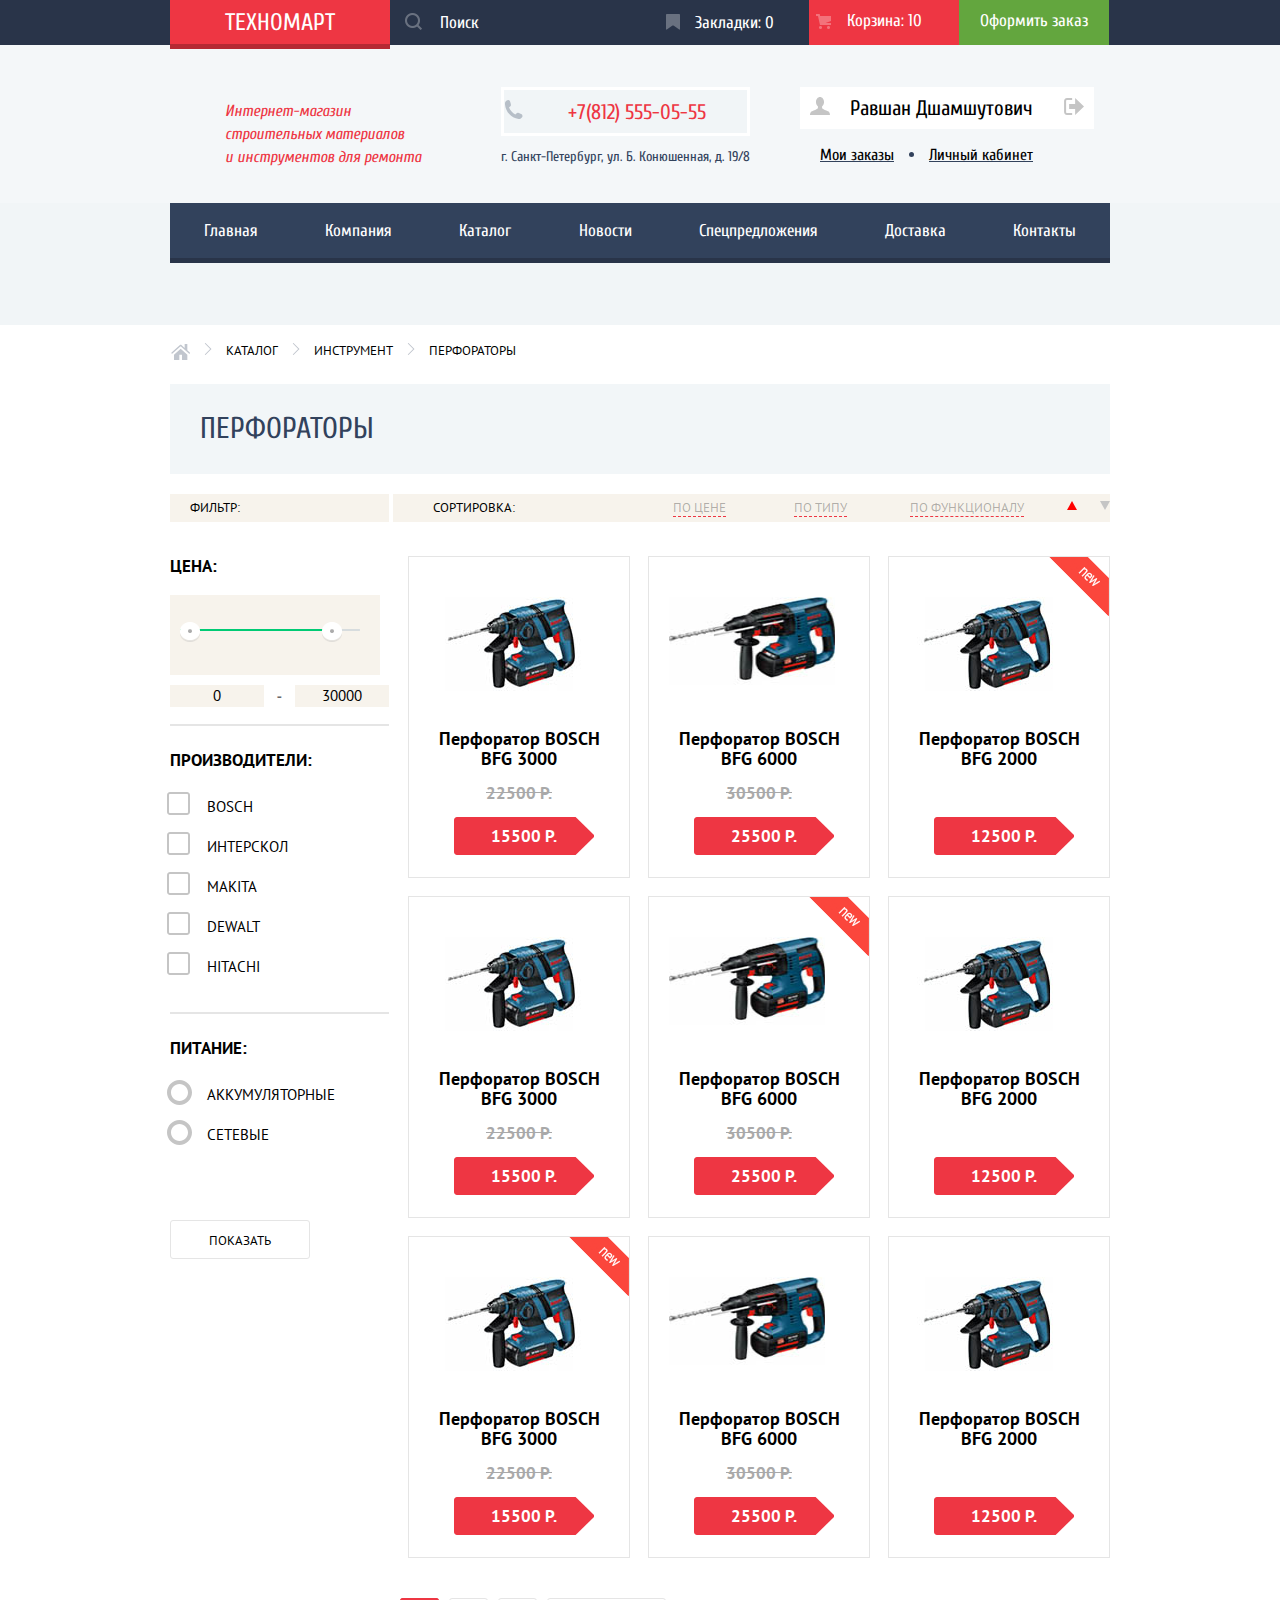
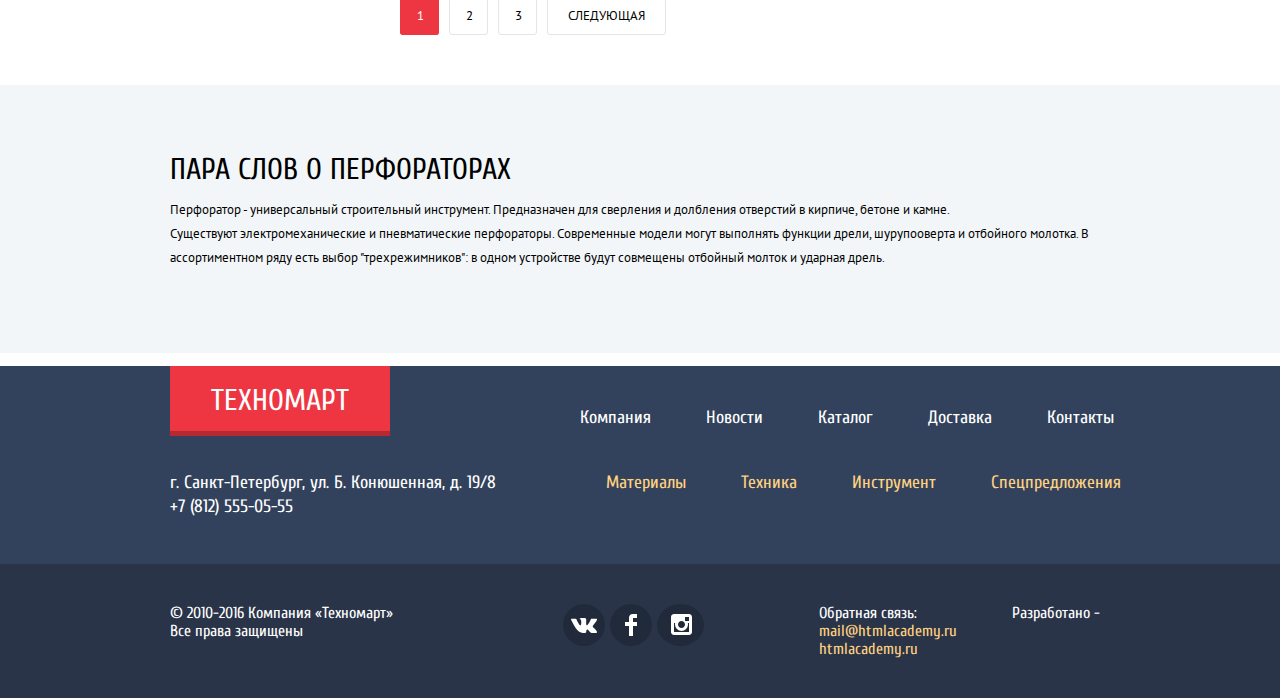
==== catalog.html @ f8bae578 "+подложки" ====
<!DOCTYPE html>
<html lang="ru">
    <head>
        <meta charset="utf-8">
        <title>HTML Academy: Техномарт</title>
        <link href="https://fonts.googleapis.com/css?family=Cuprum:400,400i,700,700i&amp;subset=cyrillic-ext" rel="stylesheet">
        <link href="https://fonts.googleapis.com/css?family=PT+Sans:400,400i,700,700i&amp;subset=cyrillic-ext" rel="stylesheet">
        <link rel="stylesheet" href="css/normalize.css">
        <link rel="stylesheet" href="css/style.css">
    </head>
    <body>

        <header>
            <div class="header-top">
                <div class="container header-top-inner">
                    <a href="index.html"><h1 class="h1-first">Техномарт</h1></a>
                    <div class="search">
                        <label for="search"></label>
                        <input type="search" name="search" placeholder="Поиск" id="search" class="search-input">
                        <span class="search-icon"></span>
                    </div>
                    <div class="top-menu">
                        <a class="bookmarks" href="#bookmarks">Закладки: 0</a>
                        <a class="basket-catalog" href="#basket">Корзина: 10</a>
                        <a class="ordering" href="#ordering">Оформить заказ</a>
                    </div>
                </div>
            </div>

            <div class="second-strips-catalog">
                <div class="container">
                    <div class="desription">
                        Интернет-магазин<br> строительных материалов<br> и инструментов для ремонта
                    </div>
                    <div class="telephone-adress">
                        <div class="telephone">
                            +7(812) 555-05-55
                        </div>
                        <div class="adress">
                            г. Санкт-Петербург, ул. Б. Конюшенная, д. 19/8
                        </div>
                    </div>
                    <div class="login">
                            <a href="#">Равшан Дшамшутович</a>
                    </div>
                    <br>
                    <div class="user-information">
                        <a href="#">Мои заказы</a>
                        <span class="dot"></span>
                        <a href="#">Личный кабинет</a>
                    </div>
                </div>
            </div>

            <nav class="main-navigation">
                <div class="container">
                <ul class="site-navigation">
                    <li><a href="index.html">Главная</a></li>
                    <li><a href="#about-company.html">Компания</a></li>
                    <li><a href="catalog.html">Каталог</a></li>
                    <li><a href="#news.html">Новости</a></li>
                    <li><a href="#special-offer.html">Спецпредложения</a></li>
                    <li><a href="#delivery.html">Доставка</a></li>
                    <li><a href="#contact.html">Контакты</a></li>
                </ul>
                </div>
            </nav>
        </header>

        <main>
            <div class="container">
            <div class="navigation">
                <ul class="navigation-ul">
                    <li class="home-icon"><a href="index.html" aria-label="Главная"><img src="img/icon-home.svg" alt="Главная" width="20" height="20"></a></li>
                    <li><a href="#" aria-label=""><img src="img/icon-right-small.svg" alt="следующий уровень" width="12" height="12"></a></li>
                    <li><a href="#catalog.html">Каталог</a></li>
                    <li><a href="#" aria-label=""><img src="img/icon-right-small.svg" alt="следующий уровень" width="12" height="12"></a></li>
                    <li><a href="#instrument.html">Инструмент</a></li>
                    <li><a href="#" aria-label=""><img src="img/icon-right-small.svg" alt="следующий уровень" width="12" height="12"></a></li>
                    <li><a href="#drills.html">Перфораторы</a></li>
                </ul>
            </div>

            <h2 class="drills-h2">Перфораторы</h2>
            
            <section class="filters">
                <form class="formed">
                    <span class="filter">фильтр:</span>
                    <div class="price-filter">
                        <h5 class="price">Цена:</h5>
                        <div class="range">
                            <div class="circle">
                                <img src="img/krug.png" alt="Фильтр цены" width="20" height="20">
                            </div>
                            <div class="line-green"> 
                                <img src="img/line-green.png" alt="Активная область цены" width="152" height="2">
                            </div>
                            <div class="circle-2">
                                <img src="img/krug.png" alt="Фильтр цены" width="20" height="20">
                            </div>
                            <div class="line-grey"> 
                                <img src="img/line-grey.png" alt="Неактивная область цены" width="180" height="2">
                            </div>
                        </div>
                        <input class="price-min" type="text" name="price-min" value="0">
                        <span class="hyphen">-</span>
                        <input class="price-max" type="text" name="price-max" value="30000">
                    </div>
                    <hr>
                    <div class="manufacturer-filter">
                        <h5>Производители:</h5>
                        <ul class="manufacturer-filter-ul">
                            <li><input type="checkbox" name="checkbox" id="checkbox-bosch" value="BOSCH" class="checkbox-catalog">
                            <label for="checkbox-bosch">BOSCH</label></li>
                            <li><input type="checkbox" name="checkbox" id="checkbox-interskol" value="Интерскол" class="checkbox-catalog">
                            <label for="checkbox-interskol">Интерскол</label></li>
                            <li><input type="checkbox" name="checkbox" id="checkbox-makita" value="Makita" class="checkbox-catalog">
                            <label for="checkbox-makita">MAKITA</label></li>
                            <li><input type="checkbox" name="checkbox" id="checkbox-dewalt" value="DeWalt" class="checkbox-catalog">
                            <label for="checkbox-dewalt">DEWALT</label></li>
                            <li><input type="checkbox" name="checkbox" id="checkbox-hitachi" value="Hitachi" class="checkbox-catalog">
                            <label for="checkbox-hitachi">Hitachi</label></li>
                        </ul>
                    </div>
                    <hr>
                    <div class="power-filter">
                        <h5>Питание:</h5>
                        <ul class="power-filter-ul">
                            <li><input type="radio" name="radio-power" id="radio-power-akk" value="radio-power-akk" class="radio-catalog">
                            <label for="radio-power-akk">Аккумуляторные</label></li>
                            <li><input type="radio" name="radio-power" id="radio-power-net" value="radio-power-net" class="radio-catalog">
                            <label for="radio-power-net">Сетевые</label></li>
                        </ul>
                    </div>
                    <input type="submit" name="show" id="show" value="Показать" class="submit-catalog">
                </form>
            </section>

            <div class="submenu">
                <span class="sorting">Сортировка:</span>
                <a href="#index.html" class="for-price">По цене</a>
                <a href="#index.html" class="for-tips">По типу</a>
                <a href="#index.html" class="for-function">По функционалу</a>
                <a href="#index.html" class="up-icon" aria-label="Фильтр по возврастанию">
                <img src="img/icon-up-dir-red.svg" alt="По возрастанию" width="10" height="13">
                </a>
                <a href="#index.html" class="down-icon" aria-label="Фильтр по убыванию">
                <img src="img/icon-down-dir-grey.svg" alt="По убыванию" width="10" height="13">
                </a>
            </div>

            <section>
                <ul class="drills drills-catalog">
                    <li class="drill">
                        <div class="drill-picture">
                            <img src="img/bosch3000.jpg" alt="bosch-bfg-3000" width="166" height="102">
                        </div>
                        <div class="drill-hiden">
                            <div class="drill-buy-buy">
                                <a href="#" onClick="openModal('id-buy')">купить</a>
                            </div>
                            <div class="bookmarks-drill">
                                <a href="#">в закладки</a>
                            </div>
                        </div>
                        <div>
                            <span class="bosch-description">Перфоратор BOSCH<br> BFG 3000</span>
                            <span class="old-price">22500 Р.</span>
                        </div>
                        <a class="drill-btn" href="#bfg3000">15500 Р.</a>
                    </li>
                    <li class="drill">
                        <div class="drill-picture">
                            <img src="img/bosch6000.jpg" alt="bosch-bfg-6000" width="166" height="102">
                        </div>
                        <div class="drill-hiden">
                            <div class="drill-buy-buy">
                                <a href="#" onClick="openModal('id-buy')">купить</a>
                            </div>
                            <div class="bookmarks-drill">
                                <a href="#">в закладки</a>
                            </div>
                        </div>
                        <div>
                            <span class="bosch-description">Перфоратор BOSCH<br> BFG 6000</span>
                            <span class="old-price">30500 Р.</span>
                        </div>
                        <a class="drill-btn" href="#bfg6000">25500 Р.</a>
                    </li>
                    <li class="drill third drill2000">
                        <div class="drill-picture">
                            <img src="img/bosch2000.jpg" alt="bosch-bfg-2000" width="156" height="102">
                        </div>
                        <div class="drill-hiden">
                            <div class="drill-buy-buy">
                                <a href="#" onClick="openModal('id-buy')">купить</a>
                            </div>
                            <div class="bookmarks-drill">
                                <a href="#">в закладки</a>
                            </div>
                        </div>
                        <div>
                            <span class="bosch-description">Перфоратор BOSCH<br> BFG 2000</span>
                        </div>
                        <a class="drill-btn" href="#bfg2000">12500 Р.</a>
                    </li>    
                    <li class="drill">
                        <div class="drill-picture">
                            <img src="img/bosch3000.jpg" alt="bosch-bfg-3000" width="166" height="102">
                        </div>
                        <div class="drill-hiden">
                            <div class="drill-buy-buy">
                                <a href="#" onClick="openModal('id-buy')">купить</a>
                            </div>
                            <div class="bookmarks-drill">
                                <a href="#">в закладки</a>
                            </div>
                        </div>
                        <div>
                            <span class="bosch-description">Перфоратор BOSCH<br> BFG 3000</span>
                            <span class="old-price">22500 Р.</span>
                        </div>
                        <a class="drill-btn" href="#bfg3000">15500 Р.</a>
                    </li>
                    <li class="drill drill2000">
                        <div class="drill-picture">
                            <img src="img/bosch6000.jpg" alt="bosch-bfg-6000" width="156" height="102">
                        </div>
                        <div class="drill-hiden">
                            <div class="drill-buy-buy">
                                <a href="#" onClick="openModal('id-buy')">купить</a>
                            </div>
                            <div class="bookmarks-drill">
                                <a href="#">в закладки</a>
                            </div>
                        </div>
                        <div>
                            <span class="bosch-description">Перфоратор BOSCH<br> BFG 6000</span>
                            <span class="old-price">30500 Р.</span>
                        </div>
                        <a class="drill-btn" href="#bfg6000">25500 Р.</a>
                    </li>
                    <li class="drill third">
                        <div class="drill-picture">
                            <img src="img/bosch2000.jpg" alt="bosch-bfg-2000" width="156" height="102">
                        </div>
                        <div class="drill-hiden">
                            <div class="drill-buy-buy">
                                <a href="#" onClick="openModal('id-buy')">купить</a>
                            </div>
                            <div class="bookmarks-drill">
                                <a href="#">в закладки</a>
                            </div>
                        </div>
                        <div>
                            <span class="bosch-description">Перфоратор BOSCH<br> BFG 2000</span>
                        </div>
                        <a class="drill-btn" href="#bfg2000">12500 Р.</a>
                    </li>
                    <li class="drill drill2000">
                        <div class="drill-picture">
                            <img src="img/bosch3000.jpg" alt="bosch-bfg-3000" width="166" height="102">
                        </div>
                        <div class="drill-hiden">
                            <div class="drill-buy-buy">
                                <a href="#" onClick="openModal('id-buy')">купить</a>
                            </div>
                            <div class="bookmarks-drill">
                                <a href="#">в закладки</a>
                            </div>
                        </div>
                        <div>
                            <span class="bosch-description">Перфоратор BOSCH<br> BFG 3000</span>
                            <span class="old-price">22500 Р.</span>
                        </div>
                        <a class="drill-btn" href="#bfg3000">15500 Р.</a>
                    </li>
                    <li class="drill">
                        <div class="drill-picture">
                            <img src="img/bosch6000.jpg" alt="bosch-bfg-6000" width="156" height="102">
                        </div>
                        <div class="drill-hiden">
                            <div class="drill-buy-buy">
                                <a href="#" onClick="openModal('id-buy')">купить</a>
                            </div>
                            <div class="bookmarks-drill">
                                <a href="#">в закладки</a>
                            </div>
                        </div>
                        <div>
                            <span class="bosch-description">Перфоратор BOSCH<br> BFG 6000</span>
                            <span class="old-price">30500 Р.</span>
                        </div>
                        <a class="drill-btn" href="#bfg6000">25500 Р.</a>
                    </li>
                    <li class="drill third">
                        <div class="drill-picture">
                            <img src="img/bosch2000.jpg" alt="bosch-bfg-2000" width="156" height="102">
                        </div>
                        <div class="drill-hiden">
                            <div class="drill-buy-buy">
                                <a href="#" onClick="openModal('id-buy')">купить</a>
                            </div>
                            <div class="bookmarks-drill">
                                <a href="#">в закладки</a>
                            </div>
                        </div>
                        <div>
                            <span class="bosch-description">Перфоратор BOSCH<br> BFG 2000</span>
                        </div>
                        <a class="drill-btn" href="#bfg2000">12500 Р.</a>
                    </li>    
                </ul>

                <ul class="number-page">
                    <li>
                        <a href="#1" class="page-selected">1</a>
                    </li>
                    <li>
                        <a href="#2" class="page-number">2</a>
                    </li>
                    <li>
                        <a href="#3" class="page-number">3</a>
                    </li>
                    <li>
                        <a href="#page-next" class="page-next">Следующая</a>
                    </li>
                </ul>
            </section>
            </div>

            <div class="about-drills-div">
            <div class="container">
                <h2 class="h2-about-drill">пара слов о перфораторах</h2>
                <div class="about-driils">
                    <p>Перфоратор - универсальный строительный инструмент. Предназначен для сверления и долбления отверстий в кирпиче, бетоне и камне. <br>
                    Существуют электромеханические и пневматические перфораторы. Современные модели могут выполнять функции дрели, шурупооверта и отбойного молотка. В ассортиментном ряду есть выбор "трехрежимников": в одном устройстве будут совмещены отбойный молток и ударная дрель.</p>
                </div>
            </div>
            </div>
        </main>

        <footer class="first-footer">
            <div class="container">
                    <span class="tehnomart">Техномарт</span>

                <nav class="footer-navigation-top">
                    <ul class="site-navigation-top">
                        <li><a href="#about-company.html">Компания</a></li>
                        <li><a href="#news.html">Новости</a></li>
                        <li><a href="catalog.html">Каталог</a></li>
                        <li><a href="#delivery.html">Доставка</a></li>
                        <li><a href="#contact.html">Контакты</a></li>
                    </ul>
                </nav>

                <div class="footer-adress">
                    г. Санкт-Петербург, ул. Б. Конюшенная, д. 19/8<br>
                    +7 (812) 555-05-55
                </div>

                <nav class="footer-navigation-bottom">
                    <ul class="site-navigation-bottom">
                        <li><a href="#materials.html">Материалы</a></li>
                        <li><a href="#technics.html">Техника</a></li>
                        <li><a href="instrument.html">Инструмент</a></li>
                        <li><a href="#special-offer.html">Спецпредложения</a></li>
                    </ul>
                </nav>
            </div>

            <div class="bottom">
                <div class="container">
                    
                    <div class="copyright">
                        © 2010-2016 Компания «Техномарт»<br>
                        Все права защищены
                    </div>

                    <div class="social">
                        <a href="#vk.com" class="social-btn-vk" aria-label="Вконтакте"></a>
                        <a href="#fb.com" class="social-btn-fb" aria-label="Фейсбук"></a>
                        <a href="#instagram.com" class="social-btn-inst" aria-label="Инстаграм"></a>
                    </div>

                    <div class="e-mail">
                        <span>Обратная связь:</span><br> <a href="#" class="mail-site">mail@htmlacademy.ru</a>
                    </div>

                    <div class="developer">
                        <span>Разработано -</span><br> <a href="htmlacademy.ru" class="mail-site">htmlacademy.ru</a>
                    </div>
                </div>
            </div>
        </footer>

        <div class="popup-catalog" id="id-buy">
            <div class="red-line"></div>
            <button class="button-popup-catalog" onClick="closeModal('id-buy')"><img src="img/form-2.svg" alt="Закрыть" width="20" height="20"></button>
            <span class="popup-span-catalog"> Товар добавлен в корзину!</span>
            <ul class="popup-ul-catalog">
                <li><a href="#" class="btn">Оформить заказ</a></li>
                <li><button class="btn-popup-n">Продолжить покупки</button></li>
            </ul>
        </div>
        

        <script src="js/script.min.js"></script>
    </body>
</html>
---- css/style.css ----
html {
	box-sizing: border-box;
}

*, *::before, *::afrer {
	box-sizing: inherit;
}

content-box-component {
	box-sizing: content-box;
}

.clearfix::after {
    content: "";
    display: table;
    clear: both;
}

body {
	padding: 0;
	margin: 0;
	font-family: Cuprum, Arial, sens-serif;
	font-size: 13px;
	line-height: 24px;
	color: black;
	background-color: white;
}

a {
	text-decoration: none;
	color: black;
}

h1 {
	font-size: 24px;
	line-height: 24px;
	text-transform: uppercase;
	background-color: #ee3643;
}

h2 {
	font-size: 30px;
	line-height: 30px;
	text-transform: uppercase;
}

h5 {
	font-family: PT Sans, Arial, sens-serif;
	text-transform: uppercase;
	font-size: 17px;
	line-height: 18px;
	margin-top: 25px;
}

.h1-first {
	display: block;
	background-color: #ee3643;
	box-shadow: 0 5px 0 #b52933;
	text-align: center;
	color: white;
	margin: 0px;
	width: 220px;
	text-align: center;
	padding-top: 11px;
	padding-bottom: 9px;
	font-weight: normal;
}

.h1-first:hover {
	background-color: #ca2c37;
}

.h1-first:active {
	background-color: #ba2732;
}

.contacts-h2 {
	font-weight: normal;
	text-transform: uppercase;
	color: black;
}

.h2-popular-product {
	font-weight: normal;
	margin-right: 370px;
	float: left;
	color: #32425c;
	margin-left: 30px;
	padding-top: 0px;
}

.h2-popular-manufacturers {
	font-weight: normal;
	margin-right: 290px;
	float: left;
	margin-left: 30px;
	color: #32425c;
}

.servises-h2 {
	font-weight: normal;
}

.company-tehnomart-h2 {
	font-weight: normal;
	margin-top: 0px;
}

.drills-h2 {
	font-weight: normal;
	margin-left: 30px;
	color: #32425c;
	padding-top: 30px;
	padding-bottom: 30px;
	background-color: #f2f6f8;
	padding-left: 30px;
	margin-left: 0px;
	margin-bottom: 20px;
	margin-top: 0px;
}

.h2-about-drill {
	font-weight: normal;
	margin: 0px;
}

.about-drills-div {
	padding-top: 70px;
	padding-bottom: 70px;
	background-color: #f2f6f8;
}

.search {
	height: 45px;
	position: relative;
}

.search-input {
	background-color: #293449;
	border: 0px;
	color: #e0e1e3;
	width: 269px;
	padding-left: 50px;
	height: 45px;
	outline: none;
}

.search-icon {
	display: block;
	background-image: url(../img/lupa1.png);
	background-repeat: no-repeat;
	background-color: #293449;
	position: absolute;
	bottom: 12px;
	left: 15px;
	width: 35px;
	height: 20px;
}

.search-input {
	font-size: 17px;
	line-height: 18px;
	background-color: #293449;
}

.search-input::-webkit-input-placeholder {
    color: #ffffff;
} 

.search-input::-moz-placeholder {
	color: #ffffff;
}

.search-input:hover +.search-icon {
	background-image: url(../img/lupa2.png);
}

.search-input:hover {
	background-color: #212a3a;
}

.search-input:focus +.search-icon {
	background-image: url(../img/lupa4.png);
	background-color: white;
}

.search-input:focus {
	background-color: white;
}

.search-input:focus::-webkit-input-placeholder {
    color: black;
} 

.search-input:focus::-moz-placeholder {
	color: black;
}

.bookmarks {
	display: block;
	width: 150px;
	padding-top: 14px;
	padding-bottom: 12px;
	text-align: center;
	background-color: #293449;
	background-image: url(../img/book-start.png);
	background-repeat: no-repeat;
	background-position: 7px 14px;
}

.bookmarks:hover {
	background-color: #212a3a;
	background-image: url(../img/icon-bookmark.svg);
	background-repeat: no-repeat;
	background-position: 7px 14px;
}

.bookmarks:active {
	background-color: #161d29;
	background-image: url(../img/book-end.png);
	background-repeat: no-repeat;
	background-position: 7px 14px;
}

.basket {
	display: block;
	text-align: center;
	padding-top: 14px;
	padding-bottom: 12px;
	text-align: center;
	background-color: #293449;
	background-image: url(../img/cort-start.png);
	background-repeat: no-repeat;
	background-position: 7px 14px;
}

.basket:hover {
	background-color: #212a3a;
	background-image: url(../img/icon-cart.svg);
	background-repeat: no-repeat;
	background-position: 7px 14px;
}

.basket:active {
	background-color: #161d29;
	background-image: url(../img/cort-end.png);
	background-repeat: no-repeat;
	background-position: 7px 14px;
}

.basket-catalog {
	display: block;
	text-align: center;
	padding-top: 12px;
	padding-bottom: 12px;
	text-align: center;
	background-color: #ee3643;
	width: 150px;
	background-image: url(../img/cort-start.png);
	background-repeat: no-repeat;
	background-position: 7px 14px;
}

.basket-catalog:hover {
	background-color: #ee3643;
	background-image: url(../img/icon-cart.svg);
	background-repeat: no-repeat;
	background-position: 7px 14px;
}

.basket-catalog:active {
	background-color: #ee3643;
	background-image: url(../img/cort-end.png);
	background-repeat: no-repeat;
	background-position: 7px 14px;
}

.top-menu {
	font-size: 17px;
	line-height: 18px;
	}

.ordering {
	background-color: #63a63e;
	width: 150px;
	padding: 12px;
	text-align: center;
}

.ordering:hover {
	background-color: #5fbb2d;
}

.ordering:active {
	background-color: #518534;
}

.desription {
	font-size: 16px;
	font-style: italic;
	color: #ee3643;
	line-height: 23px;
	margin-right: 80px;
	margin-left: 55px;
	float: left;
	padding-top: 13px;
}

.telephone {
	font-size: 21px;
	line-height: 21px;
	color: #ee3643;
	background-color: #f1f5f7;
	padding-top: 10px;
	padding-bottom: 10px;
	border: 3px solid white;
	margin-bottom: 9px;
}

.telephone:before {
	content: url(../img/icon-phone.svg);
	margin-right: 40px;
}

.adress {
	font-size: 14px;
	color: #32425c;
}

.telephone-adress {
	float: left;
	margin-right: 50px;
}

.user-block {
	display: flex;
	list-style-type: none;
	background-color: #ffffff;
	margin-top: 0px;
	padding-top: 7px;
}

.sign-up a {
	display: block;
	width: 77px;
	text-align: end;
	float: left;
	margin-right: 60px;
	font-size: 21px;
	line-height: 21px;
	color: #000000;
	padding-left: 0px;
	background-image: url(../img/sign-in-first.png);
	background-repeat: no-repeat;
}

.sign-up a:hover {
	color: #ee3643;
	background-image: url(../img/sign-in.png);
	background-repeat: no-repeat;
	background-position: 0px 0px;
}

.sign-up a:active {
	color: rgba(0,0,0,.3);
	background-image: url(../img/icon-login.svg);
	background-repeat: no-repeat;
	background-position: 0px 0px;
}

.sign-up:before {
	margin-right: 15px;
}

.registration {
	display: block;
	float: left;
	margin-right: 25px;
	font-size: 21px;
	line-height: 21px;
	color: #000000;
	padding-left: 0px;
}

.registration a:hover {
	color: #ee3643;
}

.registration a:active {
	color: rgba(0,0,0,.3);
}

.second-strips {
	padding-bottom: 68px;
	padding-top: 42px;
	background-color: #f4f7f9;
}

.second-strips-catalog {
	padding-bottom: 39px;
	padding-top: 42px;
	background-color: #f4f7f9;
}

.main-navigation {
	text-align: center;
	font-size: 17px;
	line-height: 17px;
	padding-bottom: 50px;
	margin-top: 0px;
	background-color: #f1f5f7;
}

.site-navigation {
	background-color: #32425c;
	box-shadow: 0 5px 0 #293449;
	list-style: none;
	display: flex; 
	flex-direction: row; 
	padding: 0; 
	justify-content: center;
	margin-top: 0px;
}

.site-navigation li {
	flex-grow: 1;
}

.site-navigation li:hover {
	background: #293449;
}

.site-navigation li:active {
	background: #1d2739;
}

.site-navigation a {
	color: white;
	margin: 0 auto;
	display: block;
	padding-top: 19px;
	padding-bottom: 19px;
}

.site-navigation-top {
	display: flex;
	padding-top: 40px;
	justify-content: flex-start;
	list-style-type: none;
}

.site-navigation-bottom {
	display: flex;
	justify-content: flex-start;
	list-style-type: none;
}

.site-navigation-top li {
	margin-right: 55px;
}

.category-caption {
	display: block;
	padding-left: 20px;
	padding-top: 25px;
	font-size: 24px;
	line-height: 30px;
	color: #ffffff;
	font-weight: bold;
}

.category-btn {
	font-size: 14px;
	line-height: 18px;
	color: #ffffff;
	text-transform: uppercase;
	border: 3px;
	display: inline-block;
	background: rgba(0,0,0,.1);
	text-align: center;
	width: 135px;
	height: 18px;
	margin-left: 20px;
	margin-top: 20px;
	padding-top: 7px; 
	padding-bottom: 7px;
	border-radius: 5%;
}

.category-btn:hover {
	background-color: rgba(0,0,0,.2);
}

.category-btn:active {
	background-color: rgba(0,0,0,.3);
}

.block {
	margin-top: 45px;
}

.block1 {
	width: 300px;
	height: 123px;
	background-color: #ffbf47;
	float: left;
	margin-right: 20px;
	margin-bottom: 20px;
	background-image: url(../img/icon-1.svg);
	background-repeat: no-repeat;
	background-position: 210px 25px;

}

.block2 {
	width: 300px;
	height: 123px;
	background-color: #3bbce3;
	float: left;
	margin-right: 20px;
	margin-bottom: 20px;
	background-image: url(../img/icon-2.svg);
	background-repeat: no-repeat;
	background-position: 195px 30px;
}

.block3 {
	width: 300px;
	height: 123px;
	background-color: #dc91d8;
	float: right;
	margin-bottom: 20px;
	background-image: url(../img/icon-3.svg);
	background-repeat: no-repeat;
	background-position: 190px 30px;
}

.block4 {
	width: 300px;
	height: 123px;
	background-color: #8ed78f;
	float: right;
	margin-bottom: 20px;
	background-image: url(../img/icon-4.svg);
	background-repeat: no-repeat;
	background-position: 195px 25px;
}

.block5 {
	width: 300px;
	height: 123px;
	background-color: #ffc047;
	margin-bottom: 20px;
	float: right;
	background-image: url(../img/icon-5.svg);
	background-repeat: no-repeat;
	background-position: 190px 30px;
}

.slider {
	float: left;
	margin-right: 20px;
}

.slider-ul { 
	position: relative;
	padding-left: 0px;
	margin-bottom: 0px;
	margin-top: 0px;
} 
	
.slide { 
	width: 620px; 
	height: 266px; 
	list-style: none; 
	display: none; 
} 
	
.slider-ul li { 
	color: white; 
} 
	
.left { 
	position: absolute; 
	top: 110px; 
	left: 20px; 
	background: url(../img/icon-left.svg) no-repeat; 
	border: 0px; 
	width: 25px; 
	height: 40px;
	outline: none;
	Text-indent: -9999px;
} 
	
.right { 
	position: absolute; 
	top: 110px; 
	left: 580px; 
	background: url(../img/icon-right.svg) no-repeat; 
	border: 0px; 
	width: 25px; 
	height: 40px;
	outline: none; 
	Text-indent: -9999px;
}

.slider-btn {
	position: absolute; 
	top: 190px; 
	left: 25px; 
	border: 0px;
}
	
.slide.active { 
	display: block; 
} 
	
.slide-1 { 
	background-image: url(../img/slider.jpg); 
} 
	
.slide-2 { 
	background-image: url(../img/slider2.jpg); 
}

.slider-span-1 {
	display: block;
	font-size: 36px;
	line-height: 36px;
	text-transform: uppercase;
	font-weight: bold;
	padding-left: 25px;
	padding-top: 25px;
	padding-bottom: 10px;
}

.slider-span-2 {
	display: block;
	font-size: 18px;
	line-height: 24px;
	padding-left: 25px;
}

.new-block1 {
	margin-top: -107px;
	margin-left: 240px;
}

.new-drill-img {
	margin-left: 140px;
	margin-top: -40px;
	width: 60px;
	height: 60px;
}


.btn {
	font-size: 14px;
	line-height: 18px;
	color: #ffffff;
	text-transform: uppercase;
	background: #ee3643;
	text-align: center;
	border-radius: 3px;
	margin-top: 20px;
	margin-bottom: 25px;
	padding-top: 10px;
	padding-bottom: 10px;
	padding-right: 50px;
	padding-left: 50px;
}

.ppt {
	padding-right: 65px;
	padding-left: 65px;
	margin-bottom: 20px;
	height: 15px;
}



.btn:hover {
	background-color: #ca2c37;
}

.btn:active {
	background-color: #ba2732;
}


.bosch-description {
	font-size: 18px;
	line-height: 20px;
	font-weight: bold;
	font-family: PT Sans, Arial, sens-serif;
}

.old-price {
	font-size: 17px;
	line-height: 18px;
	color: #a9a9a9;
	font-weight: bold;
	text-decoration: line-through;
	font-family: PT Sans, Arial, sens-serif;
}

.drill-btn {
	background-image: url(../img/red-button.svg);
	background-repeat: no-repeat;
	display: inline-block;
	position: relative;
	font-size: 17px;
	line-height: 18px;
	font-family: PT Sans, Arial, sens-serif;
	font-weight: bold;
	color: white;
	width: 140px;
	height: 40px;
	text-align: center;
	padding-top: 10px;
	margin-bottom: 10px;
}

.servises-btn {
	font-size: 21px;
	line-height: 30px;
	font-weight: bold;
	background-color: #32425c;
	color: #ffffff;
	outline: none;
	text-align: left;
	border: 0px;
	margin-left: 0px;
	width: 240px;
	min-height: 60px;
	padding-left: 20px;
	border: 1px solid #4e637c;
}

.servises-btn:hover {
	background-color: #293449;
}

.btn-1:focus {
	background-color: #ffffff;
	color: #32425c;
	border-left: 0px;
	border-right: 0px;
	border-top: 0px;
}

.tab-button_active {
	background-color: #ffffff;
	color: #32425c;
	border-left: 0px;
	border-right: 0px;
	border-top: 0px;
}
  
.tab-content {
	display: none;
}
  
.tab-content_active {
	display: block;
}

.btn-2:focus {
	background-color: #ffffff;
	color: #32425c;
	border-left: 0px;
	border-right: 0px;
}

.btn-3:focus {
	background-color: #ffffff;
	color: #32425c;
	border-left: 0px;
	border-right: 0px;
	border-bottom: 0px;
}

.servises-btns {
	padding-left: 0px;
	margin-top: 80px;
	margin-bottom: 145px;
	list-style-type: none;
}

.gray {
	background-image: url(../img/seraya.png);
	background-repeat: no-repeat;
	width: 40px;
    height: 400px;
	margin-top: 60px;
	position: relative;
	bottom: 30px;
	right: 10px;
}

.contacts {
	margin-bottom: 85px; 
}

.contacts-desription {
	font-family: PT Sans, sans-serif;
	margin-bottom: 35px;
}

.popup {
	display: none;
	width: 620px;
	box-shadow: 0px 5px 50px 0px black;
	position: fixed;
	background-color: white;
	top: 20%;
	left: 50%;
	margin-left: -310px;
}

.form-popup label {
	font-family: Cuprum, Arial, sans-serif;
	font-size: 18px;
	line-height: 18px;
}

.form-popup {
	font-family: Cuprum, Arial, sans-serif;
	font-size: 13px;
	line-height: 18px;
	margin-top: 25px;
	margin-left: 80px;
}

.popup-ul {
	display: flex;
	margin-bottom: 20px;
}

.input-name,
.input-email,
.input-textarea {
	margin-right: 20px;
	width: 198px;
	margin-top: 10px;
	border: 1px solid #dee3e4;
	padding: 10px;
	border-radius: 3px;
	outline: none;
}

.input-name:hover,
.input-email:hover,
.input-textarea:hover {
	border-color: #b5b5b5;
}

.input-name:focus,
.input-email:focus,
.input-textarea:focus {
	border-color: #ee3643;
}

.input-textarea {
	width: 438px;
	margin-bottom: 55px;
}

.popup-sibmit {
	width: 460px;
	border: 0px;
	margin-bottom: 40px;
}

.popup-catalog {
	display: none;
	width: 620px;
	height: 275px;
	background-color: white;
	box-shadow: 0px 5px 50px 0px black;
	background-image: url(../img/form-1.svg);
	background-repeat: no-repeat;
	background-position: 70px 80px;
	position: fixed;
	top: 20%;
	left: 50%;
	margin-left: -310px;
}

.popup-catalog-show {
	display: block;
}

.button-popup-catalog {
	position: relative;
	left: 570px;
	bottom: -10px;
	background: white;
	border: 0px;
	outline: none;
}

.popup-span-catalog {
	display: block;
	margin-top: 70px;
	margin-left: 175px;
	font-size: 30px;
	line-height: 30px;
}

.popup-ul-catalog {
	display: flex;
	margin-top: 80px;
	margin-left: 30px;
	list-style-type: none;
}

.btn-popup-n {
	margin-left: 63px;
	font-size: 14px;
	line-height: 18px;
	color: black;
	text-transform: uppercase;
	background: white;
	text-align: center;
	padding-bottom: 0px;
	border: 0px;	
}

.red-line {
	width: 620px;
	height: 5px;
	background: red;
}

.user-information {
	text-decoration: underline;
	font-size: 16px;
	line-height: 18px;
	color: #32425c;
	margin-top: 23px;
	margin-left: 40px;
}

.user-information a:hover {
	color: #ee3643;
}

.user-information a:active {
	color: #32425c;
	opacity: 0.3;
}

.login {
	display: inline-block;
	font-size: 21px;
	line-height: 21px;
	padding-left: 10px;
	padding-right: 10px;
	padding-bottom: 10px;
	padding-top: 10px;
	background-color: #ffffff;
}

.login:before {
	content: url(../img/icon-user.svg);
	margin-right: 15px;
}

.login:after {
	content: url(../img/icon-logout.svg);
	margin-left: 25px;
}

.login:active {
	opacity: 0.3;
}

.login:hover:before {
	content: url(../img/myself.png);
}

.login:hover:after {
	content: url(../img/logout.png);
}

.navigation {
	font-size: 13px;
	line-height: 18px;
	font-family: PT Sans, Arial, sens-serif;
	text-transform: uppercase;
}

.navigation-ul {
	display: flex;
	padding: 0px;
	list-style-type: none;
	margin: 0px;
	padding-top: 17px;
	padding-bottom: 17px;
}

.navigation-ul li {
	margin-right: 12px;
}

.filter {
	display: block;
	font-size: 13px;
	line-height: 18px;
	font-family: PT Sans, Arial, sens-serif;
	text-transform: uppercase;
	padding-left: 20px;
	padding-top: 5px;
	padding-bottom: 5px;
	background-color: #f7f3ec;
}

.manufacturer-filter {
	font-family: PT Sans, Arial, sens-serif;
	text-transform: uppercase;
	font-size: 15px;
	line-height: 20px;
}

.manufacturer-filter-ul {
	list-style-type: none;
}

.power-filter {
	font-family: PT Sans, Arial, sens-serif;
	text-transform: uppercase;
	font-size: 15px;
	line-height: 20px;
}

.power-filter-ul {
	list-style-type: none;
}

.power-filter-ul label {
	margin-left: 35px;
}

.checkbox-catalog {
	visibility: hidden;
}

.checkbox-catalog + label::before {
	display: block;
	content: "";
	background: url(../img/checkbox-off.svg) no-repeat;
	position: absolute;
	top: -5px;
	left: -30px;
	width: 25px;
	height: 25px;
}

.checkbox-catalog + label {
	padding-left: 10px;
}

.checkbox-catalog:checked + label::before {
	background-image: url(../img/checkbox-on.svg);
	padding-right: 5px;
}

.checkbox-catalog:hover + label::before {
    background-image: url(../img/check.png);
}

.checkbox-catalog:hover:checked + label::before {
    background-image: url(../img/check-a.png);
}

.manufacturer-filter-ul label {
	position: relative;
}

.radio-catalog {
	visibility: hidden;
}

.radio-catalog + label::before {
	display: block;
	content: "";
	background: url(../img/radio-off.svg) no-repeat;
	position: absolute;
	top: -5px;
	left: -30px;
	width: 25px;
	height: 25px;
}

.radio-catalog + label {
	padding-left: 10px;
}

.radio-catalog:checked + label::before {
	background-image: url(../img/radio-on.svg);
	padding-right: 5px;
}

.radio-catalog:hover + label::before {
    background-image: url(../img/radio.png);
}

.radio-catalog:hover:checked + label::before {
    background-image: url(../img/radio-a.png);
}

.power-filter-ul label {
	position: relative;
}

.about-driils {
	font-size: 13px;
	line-height: 24px;
	font-family: PT Sans, Arial, sens-serif;
}

.popular-product {
	margin-bottom: -30px;
}

.popular-manufacturers {
	margin-bottom: 120px;
}

.popular-manufacturers-ul {
	display: flex;
	flex-wrap: wrap;
	list-style-type: none;
	padding-left: 0px;
}

.popular-manufacturers-t {
	display: flex;
	background-color: #f9f5f0;
}

.popular-manufacturers-ul li {
	width: 220px;
	min-height: 145px;
	margin-bottom: 20px;
	margin-right: 20px;
	outline: 1px solid #e5e5e5;
}

.popular-manufacturers-ul li:hover {
	box-shadow: 0 5px 30px 2px #a9a9a9;
}

.popular-manufacturers-ul li:active {
	box-shadow: 0 5px 30px 2px #a9a9a9;
	opacity: 0.3;
}

.popular-manufacturers-ul img {
	margin-top: 10px;
	margin-left: 10px;
}

.popular-manufacturers-ul .interskol {
	margin-right: 0px;
}

.popular-manufacturers-ul .metabo {
	margin-right: 0px;
}

.header-top {
	width: 100%;
	background-color: #293449;
	min-height: 42px;
}

.header-top a {
	color: white;
}

.container {
	width: 940px;
	margin: 0 auto;
}

.header-top-inner {
	display: flex;
}

.top-menu {
	display: flex;
}

.basket {
	width: 150px;
}

.ordering {
	width: 126px;
}

.price {
	margin-top: 35px;
	margin-bottom: 20px;
}

.hyphen {
	margin-left: 10px;
	margin-right: 10px;
}

.price-min {
	margin-top: 10px;
	margin-bottom: 10px;
}

.manufacturer-filter ul {
	padding-left: 0px;
}

.power-filter ul {
	padding-left: 0px;
}

.submit-catalog {
	border: 1px solid #e5e5e5;
	margin-top: 40px;
	padding: 11px 38px 8px 38px;
	font-family: PT Sans, Arial, sens-serif;
	text-transform: uppercase;
	font-size: 13px;
	line-height: 18px;
	background-color: white;
	border-radius: 3px;
}

.filters {
	float: left;
}

.submenu {
	margin-bottom: 35px;
	float: right;
	padding-top: 2px;
	background-color: #f7f3ec;
	padding-bottom: 2px;
}

.sorting {
	margin-left: 20px;
	margin-right: 155px;
	padding-left: 20px;
	padding-top: 5px;
	padding-bottom: 5px;
	font-size: 13px;
	line-height: 18px;
	font-family: PT Sans, Arial, sens-serif;
	text-transform: uppercase;
}

.for-price {
	font-family: PT Sans, Arial, sens-serif;
	font-size: 13px;
	line-height: 18px;
	text-transform: uppercase;
	color: rgba(0,0,0,.3);
	text-decoration: none;
	border-bottom: 1px dashed #ee3643;
	margin-right: 65px;
}

.for-price:hover {
	color: black;
	border-bottom: 1px solid #ee3643;
}

.for-price:active {
	color: #ee3643;
	border-bottom: 0px;
}

.for-tips {
	font-family: PT Sans, Arial, sens-serif;
	font-size: 13px;
	line-height: 18px;
	text-transform: uppercase;
	color: rgba(0,0,0,.3);
	text-decoration: none;
	border-bottom: 1px dashed #ee3643;
	margin-right: 60px;
}

.for-tips:hover {
	color: black;
	border-bottom: 1px solid #ee3643;
}

.for-tips:active {
	color: #ee3643;
	border-bottom: 0px;
}

.for-function {
	font-family: PT Sans, Arial, sens-serif;
	font-size: 13px;
	line-height: 18px;
	text-transform: uppercase;
	color: rgba(0,0,0,.3);
	text-decoration: none;
	border-bottom: 1px dashed #ee3643;
	margin-right: 40px;
}

.for-function:hover {
	color: black;
	border-bottom: 1px solid #ee3643;
}

.for-function:active {
	color: #ee3643;
	border-bottom: 0px;
}

.up-icon {
	margin-right: 20px;
}

.drills {
	display: flex;
	flex-wrap: wrap;
	padding-left: 0px;
	margin-bottom: 30px;
}

.drills ul {
	padding-left: 0px;
}

.drills li {
	display: block;
	width: 220px;
	min-height: 320px;
	outline: 1px solid #e5e5e5;
	margin-right: 20px;
	margin-bottom: 20px;
}

.drills .third {
	margin-right: 0px;
}

.drills-catalog {
	padding-left: 20px;
}

.price-min {
	width: 90px;
	text-align: center;
	border: 0px;
	font-family: PT Sans, Arial, sens-serif;
	text-transform: uppercase;
	font-size: 15px;
	line-height: 20px;
	background-color: #f7f3ec;
}

.price-max {
	width: 90px;
	text-align: center;
	border: 0px;
	font-family: PT Sans, Arial, sens-serif;
	text-transform: uppercase;
	font-size: 15px;
	line-height: 20px;
	background-color: #f7f3ec;
}

.checkbox-catalog {
	margin-bottom: 25px;
}

.radio-catalog {
	margin-bottom: 25px;
}

.range {
    background-color: #f7f3ec;
    width: 210px;
	height: 80px;
	position: relative;
}

.circle {
	position: absolute;
	top: 27px;
	z-index: 2;
	left: 10px;
}

.line-green {
	position: absolute;
	top: 20px;
	z-index: 1;
	left: 10px;
}

.circle-2 {
	position: absolute;
	top: 27px;
	z-index: 2;
	left: 152px;
}

.line-grey {
	position: absolute;
	top: 20px;
	left: 10px;
}

.manufacturer-filter label {
	margin-left: 10px;
}

.power-filter label {
	margin-left: 10px;
}

hr {
	 border: 1px solid #e5e5e5;
 }

.drill-hiden {
	display: none;
}

.drill:hover{
	box-shadow: 0 5px 30px 2px #a9a9a9;
}

.drill:hover .drill-picture {
	display: none;
}

.drill:hover .drill-hiden {
	display: block;
}

.drill-buy-buy a {
	display: block;
	width: 135px;
	margin-top: 37px;
	margin-left: 40px;
	background-color: #63a63e;
	text-align: center;
	padding-top: 7px;
	padding-bottom: 7px;
	font-size: 14px;
	line-height: 18px;
	text-transform: uppercase;
	border-radius: 3px;
	margin-bottom: 10px;
	box-shadow: 0 5px 0 0 #367315;
	color: white;
	background-image: url(../img/cart-opacity.png);
	background-repeat: no-repeat;
	background-position: 15px 7px;
		
}

.drill-buy-buy a:hover {
	background-color: #5fbb2d;
	background-image: url(../img/icon-cart.svg);
	background-repeat: no-repeat;
	background-position: 15px 7px;
}

.drill-buy-buy a:active {
	background-color: #518534;
	background-image: url(../img/icon-cart.svg);
	background-repeat: no-repeat;
	background-position: 15px 7px;
}

.bookmarks-drill a {
	display: block;
	width: 129px;
	margin-left: 40px;
	background-color: white;
	text-align: center;
	padding-top: 5px;
	padding-bottom: 5px;
	font-size: 14px;
	line-height: 18px;
	text-transform: uppercase;
	border-radius: 3px;
	border: 3px solid #63a63e;
	margin-bottom: 59px;
	color: black;
}

.bookmarks-drill a:hover {
	border: 3px solid #32425c;
}

.bookmarks-drill a:active {
	border: 3px solid #c1c6ce;
}

.bookmarks-drill a:active {
	color: #c1c6ce;
}


 .drill-buy {
	 margin-bottom: 200px;
 }

 .drill img {
	 padding-top: 32px;
	 padding-left: 20px;
	 padding-bottom: 30px;
 }

 .drill-new img {
	 padding-top: 15px;
 }

 .bosch-description {
	 display: block;
	 text-align: center;
	 margin-bottom: 15px;
 }

 .old-price {
	display: block;
	text-align: center;
	margin-bottom: 15px;
 }

 .drill-btn {
	margin-left: 45px;
 }

 .drill2000 {
	 background-image: url(../img/new.png);
	 background-repeat: no-repeat;
	 background-position: 160px 0px;
 }

 .third .bosch-description {
	margin-bottom: 48px;
 }

 .number-page {
	 margin-left: 190px;
	 margin-bottom: 60px;
	 display: flex;
	 font-family: PT Sans, Arial, sens-serif;
	 font-size: 13px;
	 line-height: 18px;
	 text-transform: uppercase;
	 list-style-type: none;
 }

.page-number {
	font-family: PT Sans, Arial, sens-serif;
	font-size: 13px;
	line-height: 18px;
	margin-right: 10px;
	border: 1px solid #e5e5e5;
	padding-right: 14px;
	padding-top: 8px;
	padding-bottom: 10px;
	padding-left: 16px;
	border-radius: 3px;
}

.page-number:hover {
	border: 1px solid #bdc6ca;
}

.page-number:active {
	border: 1px solid #ee3643;
}

.page-selected {
	font-family: PT Sans, Arial, sens-serif;
	font-size: 13px;
	line-height: 18px;
	margin-right: 10px;
	border: 1px solid #ee3643;
	padding-right: 14px;
	padding-top: 8px;
	padding-bottom: 10px;
	padding-left: 16px;
	border-radius: 3px;
	background-color: #ee3643;
	color: white;
}

.page-next {
	border: 1px solid #e5e5e5;
	padding-right: 20px;
	padding-top: 8px;
	padding-bottom: 10px;
	padding-left: 20px;
	border-radius: 3px;
}

.page-next:hover {
	border: 1px solid #bdc6ca;
}

.page-next:active {
	border: 1px solid #ee3643;
}

.user-information {
	display: flex;
	padding-left: 20px;
	padding-top: 7px;
	margin-top: 10px;
}

.my-orders {
	float: left;
}

.dot {
	display: block;
	margin-left: 15px;
	margin-right: 15px;
	width: 5px;
	height: 5px;
	background-color: #32425c;
	border-radius: 50%;
	margin-top: 6px;
}

.popular-product-t {
	display: flex;
	background-color: #f9f5f0;
}

.servises-description {
 font-family: PT Sans, sans-serif;
}

.delivery-description {
	display: block;
	font-family: PT Sans, sans-serif;
	margin-left: 40px;
	margin-top: 40px;
}

.delivery-h3 {
	display: block;
	font-size: 36px;
	line-height: 36px;
	text-transform: uppercase;
	color: #32425c;
	margin-top: 80px;
	margin-left: 40px;
}

.delivery-description-h3:after {
	content: url(../img/car.png);
	position: relative;
	bottom: 150px;
	left: 200px;
}

.guarantee-description-h3:after {
	content: url(../img/medal.png);
	z-index:-1;
	position: relative;
	bottom: 150px;
	left: 250px;
}

.guarantee-description {
	display: block;
	font-family: PT Sans, sans-serif;
	margin-left: 40px;
	margin-top: 40px;
}

.guarantee-h3 {
	display: block;
	font-size: 36px;
	line-height: 36px;
	text-transform: uppercase;
	color: #32425c;
	margin-top: 80px;
	margin-left: 40px;
}

.credit-description-h3:after {
	content: url(../img/credit.png);
	z-index:-1;
	position: relative;
	bottom: 150px;
	left: 250px;
}

.credit-description {
	display: block;
	font-family: PT Sans, sans-serif;
	margin-left: 40px;
	margin-top: 40px;
	margin-bottom: 30px;
}

.credit-h3 {
	display: block;
	font-size: 36px;
	line-height: 36px;
	text-transform: uppercase;
	color: #32425c;
	margin-top: 80px;
	margin-left: 40px;
}

.credit-btn {
	margin-left: 40px;
}

.servises-cont {
	display: flex;
	margin-bottom: -100px;
}

.popular-product-btn {
	margin-top: 0px;
}

.company-tehnomart {
	float: left;
	width: 640px;
}

.contacts-wrapper {
	position: relative;
}

.company-tehnomart-desription {
	font-family: PT Sans, sans-serif;
}

.transport-company {
	font-size: 18px;
	line-height: 20px;
	margin-bottom: 35px;
	padding-left: 0px;
	list-style-type: none;
}

.transport-company li {
	padding-top: 22px;
}

.transport-company li:before {
	display: inline-block;
	margin-bottom: 5px;
	border-top: 2px solid #ee3643;
	content: " ";
	color: #ee3643;
	padding-right: 25px;
	font-weight: bold;
	margin-right: 10px;
}

.map {
	margin-bottom: 40px; 
}

.modal-map {
	display: none;
	position: absolute;
	width: 100%;
	left: 0px;
	bottom: 50px;
}

.modal-content-close-map {
	position: relative;
	top: 50px;
	left: 880px;
	border: 0px;
	outline: none;
	background-color: transparent;
}

.tehnomart {
	width: 220px;
	min-height: 45px;
	float: left;
	margin-right: 150px;
	text-align: center;
	padding-top: 20px;
	font-size: 30px;
	line-height: 30px;
	color: #ffffff;
	background-color: #ee3643;
	box-shadow: 0 5px 0 #b52933;
	text-transform: uppercase;
}

.footer-adress {
	float: left;
	margin-right: 70px; 
}

.footer-navigation-top {
	margin-bottom: 40px;
}

.footer-navigation-bottom {
	padding-bottom: 55px;
}

.footer-navigation-bottom li {
	margin-right: 55px;
}

.social {	
	float: left;
	padding-right: 115px;
}

.e-mail {
	float: left;
	padding-right: 55px;
}

.social-btn-vk {
	float: left;
	margin-right: 5px;
	width: 42px;
	height: 42px;
	border-radius: 100%;
	background-color: #212a3a;
	background-image: url(../img/icon-vk.svg);
	background-repeat: no-repeat;
	background-position: 8px 14px;
}

.social-btn-vk:hover {
	background-color: #ee3643;
}

.social-btn-fb {
	float: left;
	margin-right: 5px;
	width: 42px;
	height: 42px;
	border-radius: 100%;
	background-color: #212a3a;
	background-image: url(../img/icon-fb.svg);
	background-repeat: no-repeat;
	background-position: 15px 10px;
}

.social-btn-fb:hover {
	background-color: #ee3643;
}

.social-btn-inst {
	float: left;
	padding-right: 5px;
	width: 42px;
	height: 42px;
	border-radius: 100%;
	background-color: #212a3a;
	background-image: url(../img/icon-insta.svg);
	background-repeat: no-repeat;
	background-position: 14px 10px;
}

.social-btn-inst:hover {
	background-color: #ee3643;
}

.first-footer {
	background-color: #32425c;
}

.bottom {
	background-color: #293449;
	padding-top: 40px;
	padding-bottom: 40px;
}

.footer-adress {
	font-size: 18px;
	line-height: 24px;
	color: #ffffff;
}

.footer-navigation-top a {
	font-size: 18px;
	line-height: 24px;
	color: #ffffff;
}

.footer-navigation-top a:hover {
	color: #f1f5f7;
	text-decoration: underline;
}

.footer-navigation-top a:active {
	opacity: 0.5;
}

.footer-navigation-bottom a {
	font-size: 18px;
	line-height: 24px;
	color: #ffd180;
}

.footer-navigation-bottom a:hover {
	color: #ffd180;
	text-decoration: underline;
}

.footer-navigation-bottom a:active {
	opacity: 0.5;
}

.copyright {
	font-size: 16px;
	line-height: 18px;
	color: #ffffff;
	float: left;
	padding-right: 170px;
}

.e-mail {
	font-size: 16px;
	line-height: 18px;
	color: #ffffff;
}

.developer {
	font-size: 16px;
	line-height: 18px;
	color: #ffffff;
}

.developer .mail-site {
	font-size: 16px;
	line-height: 18px;
	color: #ffd180;
}

.developer .mail-site:hover {
	text-decoration: underline;
}

.developer .mail-site:active {
	color: #ee3643;
}

.e-mail .mail-site {
	font-size: 16px;
	line-height: 18px;
	color: #ffd180;
}

.e-mail .mail-site:hover {
	text-decoration: underline;
}

.e-mail .mail-site:active {
	color: #ee3643;
}
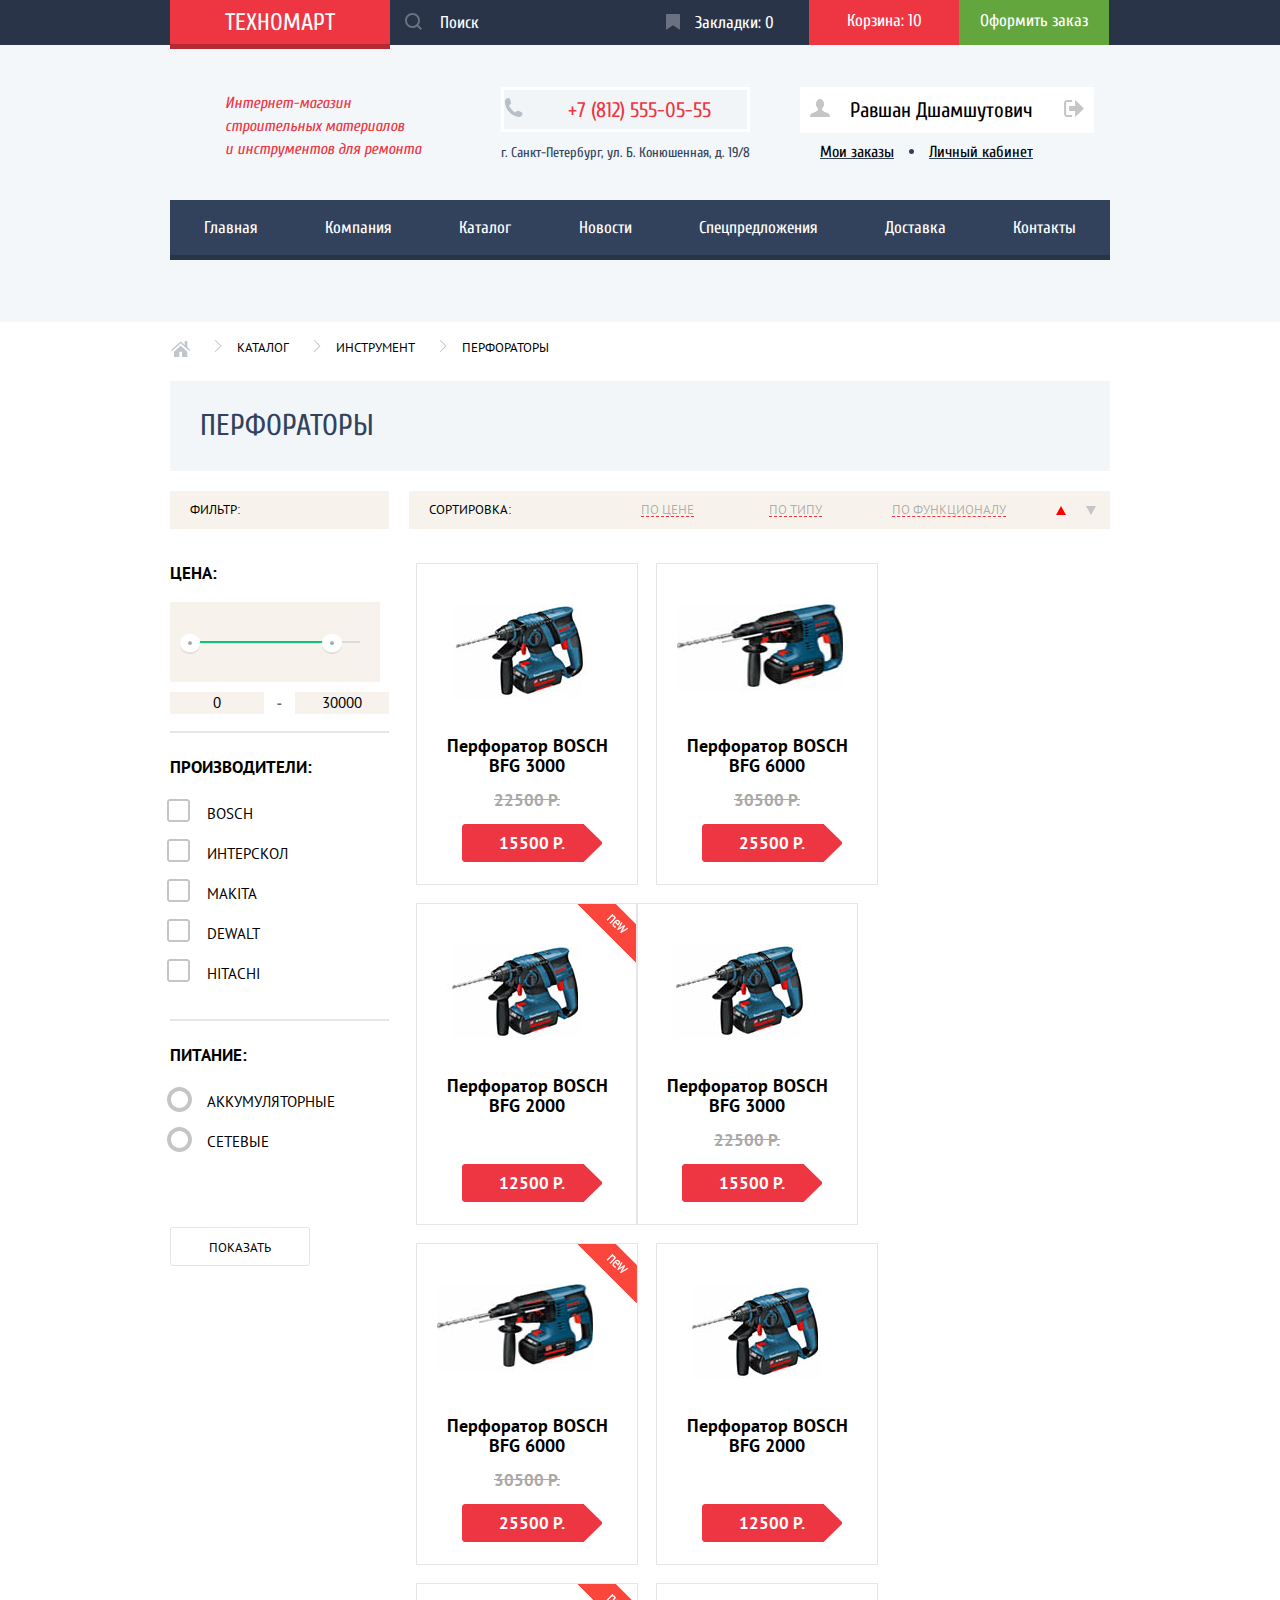
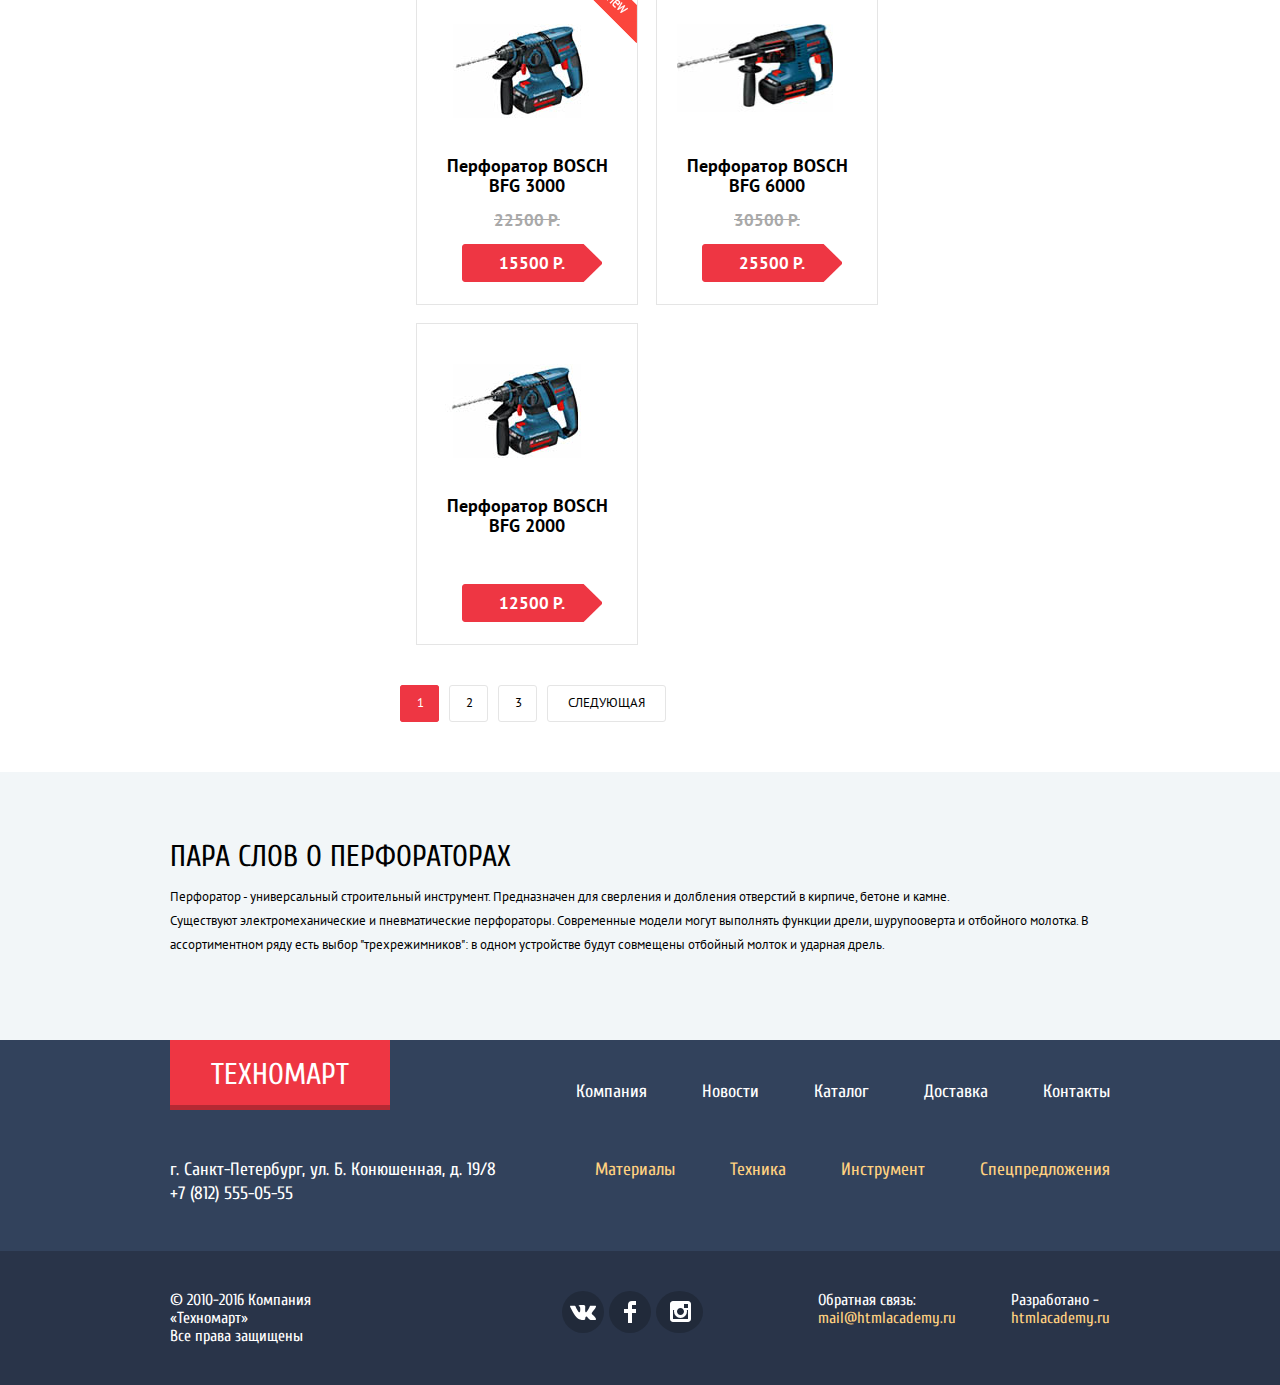
==== commit a2d2e176: "1 Исправления после проверки" ====
--- a/catalog.html
+++ b/catalog.html
@@ -1,410 +1,411 @@
 <!DOCTYPE html>
 <html lang="ru">
-    <head>
-        <meta charset="utf-8">
-        <title>HTML Academy: Техномарт</title>
-        <link href="https://fonts.googleapis.com/css?family=Cuprum:400,400i,700,700i&amp;subset=cyrillic-ext" rel="stylesheet">
-        <link href="https://fonts.googleapis.com/css?family=PT+Sans:400,400i,700,700i&amp;subset=cyrillic-ext" rel="stylesheet">
-        <link rel="stylesheet" href="css/normalize.css">
-        <link rel="stylesheet" href="css/style.css">
-    </head>
-    <body>
-
-        <header>
-            <div class="header-top">
-                <div class="container header-top-inner">
-                    <a href="index.html"><h1 class="h1-first">Техномарт</h1></a>
-                    <div class="search">
-                        <label for="search"></label>
-                        <input type="search" name="search" placeholder="Поиск" id="search" class="search-input">
-                        <span class="search-icon"></span>
-                    </div>
-                    <div class="top-menu">
-                        <a class="bookmarks" href="#bookmarks">Закладки: 0</a>
-                        <a class="basket-catalog" href="#basket">Корзина: 10</a>
-                        <a class="ordering" href="#ordering">Оформить заказ</a>
-                    </div>
-                </div>
-            </div>
-
-            <div class="second-strips-catalog">
-                <div class="container">
-                    <div class="desription">
-                        Интернет-магазин<br> строительных материалов<br> и инструментов для ремонта
-                    </div>
-                    <div class="telephone-adress">
-                        <div class="telephone">
-                            +7(812) 555-05-55
-                        </div>
-                        <div class="adress">
-                            г. Санкт-Петербург, ул. Б. Конюшенная, д. 19/8
-                        </div>
-                    </div>
-                    <div class="login">
-                            <a href="#">Равшан Дшамшутович</a>
-                    </div>
-                    <br>
-                    <div class="user-information">
-                        <a href="#">Мои заказы</a>
-                        <span class="dot"></span>
-                        <a href="#">Личный кабинет</a>
-                    </div>
-                </div>
-            </div>
-
-            <nav class="main-navigation">
-                <div class="container">
-                <ul class="site-navigation">
-                    <li><a href="index.html">Главная</a></li>
-                    <li><a href="#about-company.html">Компания</a></li>
-                    <li><a href="catalog.html">Каталог</a></li>
-                    <li><a href="#news.html">Новости</a></li>
-                    <li><a href="#special-offer.html">Спецпредложения</a></li>
-                    <li><a href="#delivery.html">Доставка</a></li>
-                    <li><a href="#contact.html">Контакты</a></li>
-                </ul>
-                </div>
-            </nav>
-        </header>
-
-        <main>
-            <div class="container">
-            <div class="navigation">
-                <ul class="navigation-ul">
-                    <li class="home-icon"><a href="index.html" aria-label="Главная"><img src="img/icon-home.svg" alt="Главная" width="20" height="20"></a></li>
-                    <li><a href="#" aria-label=""><img src="img/icon-right-small.svg" alt="следующий уровень" width="12" height="12"></a></li>
-                    <li><a href="#catalog.html">Каталог</a></li>
-                    <li><a href="#" aria-label=""><img src="img/icon-right-small.svg" alt="следующий уровень" width="12" height="12"></a></li>
-                    <li><a href="#instrument.html">Инструмент</a></li>
-                    <li><a href="#" aria-label=""><img src="img/icon-right-small.svg" alt="следующий уровень" width="12" height="12"></a></li>
-                    <li><a href="#drills.html">Перфораторы</a></li>
-                </ul>
-            </div>
-
-            <h2 class="drills-h2">Перфораторы</h2>
-            
-            <section class="filters">
-                <form class="formed">
-                    <span class="filter">фильтр:</span>
-                    <div class="price-filter">
-                        <h5 class="price">Цена:</h5>
-                        <div class="range">
-                            <div class="circle">
-                                <img src="img/krug.png" alt="Фильтр цены" width="20" height="20">
-                            </div>
-                            <div class="line-green"> 
-                                <img src="img/line-green.png" alt="Активная область цены" width="152" height="2">
-                            </div>
-                            <div class="circle-2">
-                                <img src="img/krug.png" alt="Фильтр цены" width="20" height="20">
-                            </div>
-                            <div class="line-grey"> 
-                                <img src="img/line-grey.png" alt="Неактивная область цены" width="180" height="2">
-                            </div>
-                        </div>
-                        <input class="price-min" type="text" name="price-min" value="0">
-                        <span class="hyphen">-</span>
-                        <input class="price-max" type="text" name="price-max" value="30000">
-                    </div>
-                    <hr>
-                    <div class="manufacturer-filter">
-                        <h5>Производители:</h5>
-                        <ul class="manufacturer-filter-ul">
-                            <li><input type="checkbox" name="checkbox" id="checkbox-bosch" value="BOSCH" class="checkbox-catalog">
-                            <label for="checkbox-bosch">BOSCH</label></li>
-                            <li><input type="checkbox" name="checkbox" id="checkbox-interskol" value="Интерскол" class="checkbox-catalog">
-                            <label for="checkbox-interskol">Интерскол</label></li>
-                            <li><input type="checkbox" name="checkbox" id="checkbox-makita" value="Makita" class="checkbox-catalog">
-                            <label for="checkbox-makita">MAKITA</label></li>
-                            <li><input type="checkbox" name="checkbox" id="checkbox-dewalt" value="DeWalt" class="checkbox-catalog">
-                            <label for="checkbox-dewalt">DEWALT</label></li>
-                            <li><input type="checkbox" name="checkbox" id="checkbox-hitachi" value="Hitachi" class="checkbox-catalog">
-                            <label for="checkbox-hitachi">Hitachi</label></li>
-                        </ul>
-                    </div>
-                    <hr>
-                    <div class="power-filter">
-                        <h5>Питание:</h5>
-                        <ul class="power-filter-ul">
-                            <li><input type="radio" name="radio-power" id="radio-power-akk" value="radio-power-akk" class="radio-catalog">
-                            <label for="radio-power-akk">Аккумуляторные</label></li>
-                            <li><input type="radio" name="radio-power" id="radio-power-net" value="radio-power-net" class="radio-catalog">
-                            <label for="radio-power-net">Сетевые</label></li>
-                        </ul>
-                    </div>
-                    <input type="submit" name="show" id="show" value="Показать" class="submit-catalog">
-                </form>
-            </section>
-
-            <div class="submenu">
-                <span class="sorting">Сортировка:</span>
-                <a href="#index.html" class="for-price">По цене</a>
-                <a href="#index.html" class="for-tips">По типу</a>
-                <a href="#index.html" class="for-function">По функционалу</a>
-                <a href="#index.html" class="up-icon" aria-label="Фильтр по возврастанию">
-                <img src="img/icon-up-dir-red.svg" alt="По возрастанию" width="10" height="13">
-                </a>
-                <a href="#index.html" class="down-icon" aria-label="Фильтр по убыванию">
-                <img src="img/icon-down-dir-grey.svg" alt="По убыванию" width="10" height="13">
-                </a>
-            </div>
-
-            <section>
-                <ul class="drills drills-catalog">
-                    <li class="drill">
-                        <div class="drill-picture">
-                            <img src="img/bosch3000.jpg" alt="bosch-bfg-3000" width="166" height="102">
-                        </div>
-                        <div class="drill-hiden">
-                            <div class="drill-buy-buy">
-                                <a href="#" onClick="openModal('id-buy')">купить</a>
-                            </div>
-                            <div class="bookmarks-drill">
-                                <a href="#">в закладки</a>
-                            </div>
-                        </div>
-                        <div>
-                            <span class="bosch-description">Перфоратор BOSCH<br> BFG 3000</span>
-                            <span class="old-price">22500 Р.</span>
-                        </div>
-                        <a class="drill-btn" href="#bfg3000">15500 Р.</a>
-                    </li>
-                    <li class="drill">
-                        <div class="drill-picture">
-                            <img src="img/bosch6000.jpg" alt="bosch-bfg-6000" width="166" height="102">
-                        </div>
-                        <div class="drill-hiden">
-                            <div class="drill-buy-buy">
-                                <a href="#" onClick="openModal('id-buy')">купить</a>
-                            </div>
-                            <div class="bookmarks-drill">
-                                <a href="#">в закладки</a>
-                            </div>
-                        </div>
-                        <div>
-                            <span class="bosch-description">Перфоратор BOSCH<br> BFG 6000</span>
-                            <span class="old-price">30500 Р.</span>
-                        </div>
-                        <a class="drill-btn" href="#bfg6000">25500 Р.</a>
-                    </li>
-                    <li class="drill third drill2000">
-                        <div class="drill-picture">
-                            <img src="img/bosch2000.jpg" alt="bosch-bfg-2000" width="156" height="102">
-                        </div>
-                        <div class="drill-hiden">
-                            <div class="drill-buy-buy">
-                                <a href="#" onClick="openModal('id-buy')">купить</a>
-                            </div>
-                            <div class="bookmarks-drill">
-                                <a href="#">в закладки</a>
-                            </div>
-                        </div>
-                        <div>
-                            <span class="bosch-description">Перфоратор BOSCH<br> BFG 2000</span>
-                        </div>
-                        <a class="drill-btn" href="#bfg2000">12500 Р.</a>
-                    </li>    
-                    <li class="drill">
-                        <div class="drill-picture">
-                            <img src="img/bosch3000.jpg" alt="bosch-bfg-3000" width="166" height="102">
-                        </div>
-                        <div class="drill-hiden">
-                            <div class="drill-buy-buy">
-                                <a href="#" onClick="openModal('id-buy')">купить</a>
-                            </div>
-                            <div class="bookmarks-drill">
-                                <a href="#">в закладки</a>
-                            </div>
-                        </div>
-                        <div>
-                            <span class="bosch-description">Перфоратор BOSCH<br> BFG 3000</span>
-                            <span class="old-price">22500 Р.</span>
-                        </div>
-                        <a class="drill-btn" href="#bfg3000">15500 Р.</a>
-                    </li>
-                    <li class="drill drill2000">
-                        <div class="drill-picture">
-                            <img src="img/bosch6000.jpg" alt="bosch-bfg-6000" width="156" height="102">
-                        </div>
-                        <div class="drill-hiden">
-                            <div class="drill-buy-buy">
-                                <a href="#" onClick="openModal('id-buy')">купить</a>
-                            </div>
-                            <div class="bookmarks-drill">
-                                <a href="#">в закладки</a>
-                            </div>
-                        </div>
-                        <div>
-                            <span class="bosch-description">Перфоратор BOSCH<br> BFG 6000</span>
-                            <span class="old-price">30500 Р.</span>
-                        </div>
-                        <a class="drill-btn" href="#bfg6000">25500 Р.</a>
-                    </li>
-                    <li class="drill third">
-                        <div class="drill-picture">
-                            <img src="img/bosch2000.jpg" alt="bosch-bfg-2000" width="156" height="102">
-                        </div>
-                        <div class="drill-hiden">
-                            <div class="drill-buy-buy">
-                                <a href="#" onClick="openModal('id-buy')">купить</a>
-                            </div>
-                            <div class="bookmarks-drill">
-                                <a href="#">в закладки</a>
-                            </div>
-                        </div>
-                        <div>
-                            <span class="bosch-description">Перфоратор BOSCH<br> BFG 2000</span>
-                        </div>
-                        <a class="drill-btn" href="#bfg2000">12500 Р.</a>
-                    </li>
-                    <li class="drill drill2000">
-                        <div class="drill-picture">
-                            <img src="img/bosch3000.jpg" alt="bosch-bfg-3000" width="166" height="102">
-                        </div>
-                        <div class="drill-hiden">
-                            <div class="drill-buy-buy">
-                                <a href="#" onClick="openModal('id-buy')">купить</a>
-                            </div>
-                            <div class="bookmarks-drill">
-                                <a href="#">в закладки</a>
-                            </div>
-                        </div>
-                        <div>
-                            <span class="bosch-description">Перфоратор BOSCH<br> BFG 3000</span>
-                            <span class="old-price">22500 Р.</span>
-                        </div>
-                        <a class="drill-btn" href="#bfg3000">15500 Р.</a>
-                    </li>
-                    <li class="drill">
-                        <div class="drill-picture">
-                            <img src="img/bosch6000.jpg" alt="bosch-bfg-6000" width="156" height="102">
-                        </div>
-                        <div class="drill-hiden">
-                            <div class="drill-buy-buy">
-                                <a href="#" onClick="openModal('id-buy')">купить</a>
-                            </div>
-                            <div class="bookmarks-drill">
-                                <a href="#">в закладки</a>
-                            </div>
-                        </div>
-                        <div>
-                            <span class="bosch-description">Перфоратор BOSCH<br> BFG 6000</span>
-                            <span class="old-price">30500 Р.</span>
-                        </div>
-                        <a class="drill-btn" href="#bfg6000">25500 Р.</a>
-                    </li>
-                    <li class="drill third">
-                        <div class="drill-picture">
-                            <img src="img/bosch2000.jpg" alt="bosch-bfg-2000" width="156" height="102">
-                        </div>
-                        <div class="drill-hiden">
-                            <div class="drill-buy-buy">
-                                <a href="#" onClick="openModal('id-buy')">купить</a>
-                            </div>
-                            <div class="bookmarks-drill">
-                                <a href="#">в закладки</a>
-                            </div>
-                        </div>
-                        <div>
-                            <span class="bosch-description">Перфоратор BOSCH<br> BFG 2000</span>
-                        </div>
-                        <a class="drill-btn" href="#bfg2000">12500 Р.</a>
-                    </li>    
-                </ul>
-
-                <ul class="number-page">
-                    <li>
-                        <a href="#1" class="page-selected">1</a>
-                    </li>
-                    <li>
-                        <a href="#2" class="page-number">2</a>
-                    </li>
-                    <li>
-                        <a href="#3" class="page-number">3</a>
-                    </li>
-                    <li>
-                        <a href="#page-next" class="page-next">Следующая</a>
-                    </li>
-                </ul>
-            </section>
-            </div>
-
-            <div class="about-drills-div">
-            <div class="container">
-                <h2 class="h2-about-drill">пара слов о перфораторах</h2>
-                <div class="about-driils">
-                    <p>Перфоратор - универсальный строительный инструмент. Предназначен для сверления и долбления отверстий в кирпиче, бетоне и камне. <br>
-                    Существуют электромеханические и пневматические перфораторы. Современные модели могут выполнять функции дрели, шурупооверта и отбойного молотка. В ассортиментном ряду есть выбор "трехрежимников": в одном устройстве будут совмещены отбойный молток и ударная дрель.</p>
-                </div>
-            </div>
-            </div>
-        </main>
-
-        <footer class="first-footer">
-            <div class="container">
-                    <span class="tehnomart">Техномарт</span>
-
-                <nav class="footer-navigation-top">
-                    <ul class="site-navigation-top">
-                        <li><a href="#about-company.html">Компания</a></li>
-                        <li><a href="#news.html">Новости</a></li>
-                        <li><a href="catalog.html">Каталог</a></li>
-                        <li><a href="#delivery.html">Доставка</a></li>
-                        <li><a href="#contact.html">Контакты</a></li>
-                    </ul>
-                </nav>
-
-                <div class="footer-adress">
-                    г. Санкт-Петербург, ул. Б. Конюшенная, д. 19/8<br>
-                    +7 (812) 555-05-55
-                </div>
-
-                <nav class="footer-navigation-bottom">
-                    <ul class="site-navigation-bottom">
-                        <li><a href="#materials.html">Материалы</a></li>
-                        <li><a href="#technics.html">Техника</a></li>
-                        <li><a href="instrument.html">Инструмент</a></li>
-                        <li><a href="#special-offer.html">Спецпредложения</a></li>
-                    </ul>
-                </nav>
-            </div>
-
-            <div class="bottom">
-                <div class="container">
-                    
-                    <div class="copyright">
-                        © 2010-2016 Компания «Техномарт»<br>
-                        Все права защищены
-                    </div>
-
-                    <div class="social">
-                        <a href="#vk.com" class="social-btn-vk" aria-label="Вконтакте"></a>
-                        <a href="#fb.com" class="social-btn-fb" aria-label="Фейсбук"></a>
-                        <a href="#instagram.com" class="social-btn-inst" aria-label="Инстаграм"></a>
-                    </div>
-
-                    <div class="e-mail">
-                        <span>Обратная связь:</span><br> <a href="#" class="mail-site">mail@htmlacademy.ru</a>
-                    </div>
-
-                    <div class="developer">
-                        <span>Разработано -</span><br> <a href="htmlacademy.ru" class="mail-site">htmlacademy.ru</a>
-                    </div>
-                </div>
-            </div>
-        </footer>
-
-        <div class="popup-catalog" id="id-buy">
-            <div class="red-line"></div>
-            <button class="button-popup-catalog" onClick="closeModal('id-buy')"><img src="img/form-2.svg" alt="Закрыть" width="20" height="20"></button>
-            <span class="popup-span-catalog"> Товар добавлен в корзину!</span>
-            <ul class="popup-ul-catalog">
-                <li><a href="#" class="btn">Оформить заказ</a></li>
-                <li><button class="btn-popup-n">Продолжить покупки</button></li>
-            </ul>
-        </div>
-        
-
-        <script src="js/script.min.js"></script>
-    </body>
+	<head>
+		<meta charset="utf-8">
+		<title>HTML Academy: Техномарт</title>
+		<link href="https://fonts.googleapis.com/css?family=Cuprum:400,400i,700,700i&amp;subset=cyrillic-ext" rel="stylesheet">
+		<link href="https://fonts.googleapis.com/css?family=PT+Sans:400,400i,700,700i&amp;subset=cyrillic-ext" rel="stylesheet">
+		<link rel="stylesheet" href="css/normalize.css">
+		<link rel="stylesheet" href="css/style.css">
+	</head>
+	<body>
+
+		<header>
+			<div class="header-top">
+				<div class="container header-top-inner">
+					<a href="index.html"><h1 class="h1-first">Техномарт</h1></a>
+					<div class="search">
+						<label for="search"></label>
+						<input type="search" name="search" placeholder="Поиск" id="search" class="search-input">
+						<span class="search-icon"></span>
+					</div>
+					<div class="top-menu">
+						<a class="bookmarks" href="#bookmarks">Закладки: 0</a>
+						<a class="basket-catalog" href="#basket">Корзина: 10</a>
+						<a class="ordering" href="#ordering">Оформить заказ</a>
+					</div>
+				</div>
+			</div>
+
+			<div class="second-strips-catalog">
+				<div class="container">
+					<div class="flex-second-strips">
+						<div class="desription">
+							Интернет-магазин<br> строительных материалов<br> и инструментов для ремонта
+						</div>
+						<div class="telephone-adress-catalog">
+							<div class="telephone">
+								+7 (812) 555-05-55
+							</div>
+							<div class="adress">
+								г. Санкт-Петербург, ул. Б. Конюшенная, д. 19/8
+							</div>
+						</div>
+						<div class="login-inf">
+							<div class="login">
+								<a href="#">Равшан Дшамшутович</a>
+							</div>
+							<div class="user-information">
+								<a href="#">Мои заказы</a>
+								<span class="dot"></span>
+								<a href="#">Личный кабинет</a>
+							</div>
+						</div>
+					</div>
+				</div>
+			</div>
+
+			<nav class="main-navigation">
+				<div class="container">
+					<ul class="site-navigation">
+						<li><a href="index.html">Главная</a></li>
+						<li><a href="#about-company.html">Компания</a></li>
+						<li><a href="catalog.html">Каталог</a></li>
+						<li><a href="#news.html">Новости</a></li>
+						<li><a href="#special-offer.html">Спецпредложения</a></li>
+						<li><a href="#delivery.html">Доставка</a></li>
+						<li><a href="#contact.html">Контакты</a></li>
+					</ul>
+				</div>
+			</nav>
+		</header>
+
+		<main>
+			<div class="container">
+				<div class="navigation">
+					<ul class="navigation-ul">
+						<li class="home-icon"><a href="index.html" aria-label="Главная"><img src="img/icon-home.svg" alt="Главная" width="20" height="20"></a></li>
+						<li class= "next-level"><a href="#catalog.html">Каталог</a></li>
+						<li class= "next-level"><a href="#instrument.html">Инструмент</a></li>
+						<li class= "next-level"><a href="#drills.html">Перфораторы</a></li>
+					</ul>
+				</div>
+
+				<h2 class="drills-h2">Перфораторы</h2>
+				
+				<section class="filters">
+					<form class="formed">
+						<div class="filter">фильтр:</div>
+						<div class="price-filter">
+							<h5 class="price">Цена:</h5>
+							<div class="range">
+								<div class="circle">
+									<img src="img/krug.png" alt="Фильтр цены" width="20" height="20">
+								</div>
+								<div class="line-green"> 
+									<img src="img/line-green.png" alt="Активная область цены" width="152" height="2">
+								</div>
+								<div class="circle-2">
+									<img src="img/krug.png" alt="Фильтр цены" width="20" height="20">
+								</div>
+								<div class="line-grey"> 
+									<img src="img/line-grey.png" alt="Неактивная область цены" width="180" height="2">
+								</div>
+							</div>
+							<input class="price-min" type="text" name="price-min" value="0">
+							<span class="hyphen">-</span>
+							<input class="price-max" type="text" name="price-max" value="30000">
+						</div>
+						<hr>
+						<div class="manufacturer-filter">
+							<h5>Производители:</h5>
+							<ul class="manufacturer-filter-ul">
+								<li><input type="checkbox" name="checkbox" id="checkbox-bosch" value="BOSCH" class="checkbox-catalog">
+								<label for="checkbox-bosch">BOSCH</label></li>
+								<li><input type="checkbox" name="checkbox" id="checkbox-interskol" value="Интерскол" class="checkbox-catalog">
+								<label for="checkbox-interskol">Интерскол</label></li>
+								<li><input type="checkbox" name="checkbox" id="checkbox-makita" value="Makita" class="checkbox-catalog">
+								<label for="checkbox-makita">MAKITA</label></li>
+								<li><input type="checkbox" name="checkbox" id="checkbox-dewalt" value="DeWalt" class="checkbox-catalog">
+								<label for="checkbox-dewalt">DEWALT</label></li>
+								<li><input type="checkbox" name="checkbox" id="checkbox-hitachi" value="Hitachi" class="checkbox-catalog">
+								<label for="checkbox-hitachi">Hitachi</label></li>
+							</ul>
+						</div>
+						<hr>
+						<div class="power-filter">
+							<h5>Питание:</h5>
+							<ul class="power-filter-ul">
+								<li><input type="radio" name="radio-power" id="radio-power-akk" value="radio-power-akk" class="radio-catalog">
+								<label for="radio-power-akk">Аккумуляторные</label></li>
+								<li><input type="radio" name="radio-power" id="radio-power-net" value="radio-power-net" class="radio-catalog">
+								<label for="radio-power-net">Сетевые</label></li>
+							</ul>
+						</div>
+						<input type="submit" name="show" id="show" value="Показать" class="submit-catalog">
+					</form>
+				</section>
+
+				<div class="submenu">
+					<span class="sorting">Сортировка:</span>
+					<a href="#index.html" class="for-price">По цене</a>
+					<a href="#index.html" class="for-tips">По типу</a>
+					<a href="#index.html" class="for-function">По функционалу</a>
+					<a href="#index.html" class="up-icon" aria-label="Фильтр по возврастанию">
+					<img src="img/icon-up-dir-red.svg" alt="По возрастанию" width="10" height="13">
+					</a>
+					<a href="#index.html" class="down-icon" aria-label="Фильтр по убыванию">
+					<img src="img/icon-down-dir-grey.svg" alt="По убыванию" width="10" height="13">
+					</a>
+				</div>
+
+				<section>
+					<ul class="drills drills-catalog">
+						<li class="drill">
+							<div class="drill-picture">
+								<img src="img/bosch3000.jpg" alt="bosch-bfg-3000" width="166" height="102">
+							</div>
+							<div class="drill-hiden">
+								<div class="drill-buy-buy">
+									<a href="#" onClick="openModal('id-buy')">купить</a>
+								</div>
+								<div class="bookmarks-drill">
+									<a href="#">в закладки</a>
+								</div>
+							</div>
+							<div>
+								<span class="bosch-description">Перфоратор BOSCH<br> BFG 3000</span>
+								<span class="old-price">22500 Р.</span>
+							</div>
+							<a class="drill-btn" href="#bfg3000">15500 Р.</a>
+						</li>
+						<li class="drill">
+							<div class="drill-picture">
+								<img src="img/bosch6000.jpg" alt="bosch-bfg-6000" width="166" height="102">
+							</div>
+							<div class="drill-hiden">
+								<div class="drill-buy-buy">
+									<a href="#" onClick="openModal('id-buy')">купить</a>
+								</div>
+								<div class="bookmarks-drill">
+									<a href="#">в закладки</a>
+								</div>
+							</div>
+							<div>
+								<span class="bosch-description">Перфоратор BOSCH<br> BFG 6000</span>
+								<span class="old-price">30500 Р.</span>
+							</div>
+							<a class="drill-btn" href="#bfg6000">25500 Р.</a>
+						</li>
+						<li class="drill third drill2000">
+							<div class="drill-picture">
+								<img src="img/bosch2000.jpg" alt="bosch-bfg-2000" width="156" height="102">
+							</div>
+							<div class="drill-hiden">
+								<div class="drill-buy-buy">
+									<a href="#" onClick="openModal('id-buy')">купить</a>
+								</div>
+								<div class="bookmarks-drill">
+									<a href="#">в закладки</a>
+								</div>
+							</div>
+							<div>
+								<span class="bosch-description">Перфоратор BOSCH<br> BFG 2000</span>
+							</div>
+							<a class="drill-btn" href="#bfg2000">12500 Р.</a>
+						</li>    
+						<li class="drill">
+							<div class="drill-picture">
+								<img src="img/bosch3000.jpg" alt="bosch-bfg-3000" width="166" height="102">
+							</div>
+							<div class="drill-hiden">
+								<div class="drill-buy-buy">
+									<a href="#" onClick="openModal('id-buy')">купить</a>
+								</div>
+								<div class="bookmarks-drill">
+									<a href="#">в закладки</a>
+								</div>
+							</div>
+							<div>
+								<span class="bosch-description">Перфоратор BOSCH<br> BFG 3000</span>
+								<span class="old-price">22500 Р.</span>
+							</div>
+							<a class="drill-btn" href="#bfg3000">15500 Р.</a>
+						</li>
+						<li class="drill drill2000">
+							<div class="drill-picture">
+								<img src="img/bosch6000.jpg" alt="bosch-bfg-6000" width="156" height="102">
+							</div>
+							<div class="drill-hiden">
+								<div class="drill-buy-buy">
+									<a href="#" onClick="openModal('id-buy')">купить</a>
+								</div>
+								<div class="bookmarks-drill">
+									<a href="#">в закладки</a>
+								</div>
+							</div>
+							<div>
+								<span class="bosch-description">Перфоратор BOSCH<br> BFG 6000</span>
+								<span class="old-price">30500 Р.</span>
+							</div>
+							<a class="drill-btn" href="#bfg6000">25500 Р.</a>
+						</li>
+						<li class="drill third">
+							<div class="drill-picture">
+								<img src="img/bosch2000.jpg" alt="bosch-bfg-2000" width="156" height="102">
+							</div>
+							<div class="drill-hiden">
+								<div class="drill-buy-buy">
+									<a href="#" onClick="openModal('id-buy')">купить</a>
+								</div>
+								<div class="bookmarks-drill">
+									<a href="#">в закладки</a>
+								</div>
+							</div>
+							<div>
+								<span class="bosch-description">Перфоратор BOSCH<br> BFG 2000</span>
+							</div>
+							<a class="drill-btn" href="#bfg2000">12500 Р.</a>
+						</li>
+						<li class="drill drill2000">
+							<div class="drill-picture">
+								<img src="img/bosch3000.jpg" alt="bosch-bfg-3000" width="166" height="102">
+							</div>
+							<div class="drill-hiden">
+								<div class="drill-buy-buy">
+									<a href="#" onClick="openModal('id-buy')">купить</a>
+								</div>
+								<div class="bookmarks-drill">
+									<a href="#">в закладки</a>
+								</div>
+							</div>
+							<div>
+								<span class="bosch-description">Перфоратор BOSCH<br> BFG 3000</span>
+								<span class="old-price">22500 Р.</span>
+							</div>
+							<a class="drill-btn" href="#bfg3000">15500 Р.</a>
+						</li>
+						<li class="drill">
+							<div class="drill-picture">
+								<img src="img/bosch6000.jpg" alt="bosch-bfg-6000" width="156" height="102">
+							</div>
+							<div class="drill-hiden">
+								<div class="drill-buy-buy">
+									<a href="#" onClick="openModal('id-buy')">купить</a>
+								</div>
+								<div class="bookmarks-drill">
+									<a href="#">в закладки</a>
+								</div>
+							</div>
+							<div>
+								<span class="bosch-description">Перфоратор BOSCH<br> BFG 6000</span>
+								<span class="old-price">30500 Р.</span>
+							</div>
+							<a class="drill-btn" href="#bfg6000">25500 Р.</a>
+						</li>
+						<li class="drill third">
+							<div class="drill-picture">
+								<img src="img/bosch2000.jpg" alt="bosch-bfg-2000" width="156" height="102">
+							</div>
+							<div class="drill-hiden">
+								<div class="drill-buy-buy">
+									<a href="#" onClick="openModal('id-buy')">купить</a>
+								</div>
+								<div class="bookmarks-drill">
+									<a href="#">в закладки</a>
+								</div>
+							</div>
+							<div>
+								<span class="bosch-description">Перфоратор BOSCH<br> BFG 2000</span>
+							</div>
+							<a class="drill-btn" href="#bfg2000">12500 Р.</a>
+						</li>    
+					</ul>
+
+					<ul class="number-page">
+						<li>
+							<a href="#1" class="page-selected">1</a>
+						</li>
+						<li>
+							<a href="#2" class="page-number">2</a>
+						</li>
+						<li>
+							<a href="#3" class="page-number">3</a>
+						</li>
+						<li>
+							<a href="#page-next" class="page-next">Следующая</a>
+						</li>
+					</ul>
+				</section>
+			</div>
+
+			<div class="about-drills-div">
+				<div class="container">
+					<h2 class="h2-about-drill">пара слов о перфораторах</h2>
+					<div class="about-driils">
+						<p>Перфоратор - универсальный строительный инструмент. Предназначен для сверления и долбления отверстий в кирпиче, бетоне и камне. <br>
+						Существуют электромеханические и пневматические перфораторы. Современные модели могут выполнять функции дрели, шурупооверта и отбойного молотка. В ассортиментном ряду есть выбор "трехрежимников": в одном устройстве будут совмещены отбойный молток и ударная дрель.</p>
+					</div>
+				</div>
+			</div>
+		</main>
+
+		<footer class="first-footer">
+			<div class="container">
+				<div class="flex-first-footer">
+					<div class="tehnomart">Техномарт</div>
+					<nav class="footer-navigation-top">
+						<ul class="site-navigation-top">
+							<li><a href="#about-company.html">Компания</a></li>
+							<li><a href="#news.html">Новости</a></li>
+							<li><a href="catalog.html">Каталог</a></li>
+							<li><a href="#delivery.html">Доставка</a></li>
+							<li class="li-contacs"><a href="#contact.html">Контакты</a></li>
+						</ul>
+					</nav>
+				</div>
+
+				<div class="adress-navbottom">
+					<div class="footer-adress">
+						г. Санкт-Петербург, ул. Б. Конюшенная, д. 19/8<br>
+						+7 (812) 555-05-55
+					</div>
+
+					<nav class="footer-navigation-bottom">
+						<ul class="site-navigation-bottom">
+							<li><a href="#materials.html">Материалы</a></li>
+							<li><a href="#technics.html">Техника</a></li>
+							<li><a href="instrument.html">Инструмент</a></li>
+							<li><a href="#special-offer.html">Спецпредложения</a></li>
+						</ul>
+					</nav>
+				</div>
+			</div>
+
+			<div class="bottom">
+				<div class="container">
+					<div class="flex-bottom">
+						<div class="copyright">
+							© 2010-2016 Компания «Техномарт»<br>
+							Все права защищены
+						</div>
+						<div class="social">
+							<a href="#vk.com" class="social-btn-vk" aria-label="Вконтакте"></a>
+							<a href="#fb.com" class="social-btn-fb" aria-label="Фейсбук"></a>
+							<a href="#instagram.com" class="social-btn-inst" aria-label="Инстаграм"></a>
+						</div>
+						<div class="e-mail">
+							<span>Обратная связь:</span><br> <a href="#" class="mail-site">mail@htmlacademy.ru</a>
+						</div>
+						<div class="developer">
+							<span>Разработано -</span><br> <a href="htmlacademy.ru" class="mail-site">htmlacademy.ru</a>
+						</div>
+					</div>
+				</div>
+			</div>
+		</footer>
+
+		<div class="popup-catalog" id="id-buy">
+			<div class="red-line"></div>
+			<button class="button-popup-catalog" onClick="closeModal('id-buy')"><img src="img/form-2.svg" alt="Закрыть" width="20" height="20"></button>
+			<span class="popup-span-catalog"> Товар добавлен в корзину!</span>
+			<ul class="popup-ul-catalog">
+				<li><a href="#" class="btn">Оформить заказ</a></li>
+				<li><button class="btn-popup-n">Продолжить покупки</button></li>
+			</ul>
+		</div>
+		
+
+		<script src="js/script.min.js"></script>
+	</body>
 </html>
--- a/css/style.css
+++ b/css/style.css
@@ -78,12 +78,12 @@
 	font-weight: normal;
 	text-transform: uppercase;
 	color: black;
+	margin-top: 0px;
 }
 
 .h2-popular-product {
 	font-weight: normal;
 	margin-right: 370px;
-	float: left;
 	color: #32425c;
 	margin-left: 30px;
 	padding-top: 0px;
@@ -92,7 +92,6 @@
 .h2-popular-manufacturers {
 	font-weight: normal;
 	margin-right: 290px;
-	float: left;
 	margin-left: 30px;
 	color: #32425c;
 }
@@ -147,7 +146,7 @@
 
 .search-icon {
 	display: block;
-	background-image: url(../img/lupa1.png);
+	background-image: url(../img/lupa1.svg);
 	background-repeat: no-repeat;
 	background-color: #293449;
 	position: absolute;
@@ -172,7 +171,7 @@
 }
 
 .search-input:hover +.search-icon {
-	background-image: url(../img/lupa2.png);
+	background-image: url(../img/lupa2.svg);
 }
 
 .search-input:hover {
@@ -180,7 +179,7 @@
 }
 
 .search-input:focus +.search-icon {
-	background-image: url(../img/lupa4.png);
+	background-image: url(../img/lupa4.svg);
 	background-color: white;
 }
 
@@ -203,7 +202,7 @@
 	padding-bottom: 12px;
 	text-align: center;
 	background-color: #293449;
-	background-image: url(../img/book-start.png);
+	background-image: url(../img/icon-bookmark1.svg);
 	background-repeat: no-repeat;
 	background-position: 7px 14px;
 }
@@ -217,19 +216,20 @@
 
 .bookmarks:active {
 	background-color: #161d29;
-	background-image: url(../img/book-end.png);
+	background-image: url(../img/icon-bookmark2.svg);
 	background-repeat: no-repeat;
 	background-position: 7px 14px;
 }
 
 .basket {
 	display: block;
+	width: 150px;
 	text-align: center;
 	padding-top: 14px;
 	padding-bottom: 12px;
 	text-align: center;
 	background-color: #293449;
-	background-image: url(../img/cort-start.png);
+	background-image: url(../img/icon-cart1.svg);
 	background-repeat: no-repeat;
 	background-position: 7px 14px;
 }
@@ -243,7 +243,7 @@
 
 .basket:active {
 	background-color: #161d29;
-	background-image: url(../img/cort-end.png);
+	background-image: url(../img/icon-cart2.svg);
 	background-repeat: no-repeat;
 	background-position: 7px 14px;
 }
@@ -302,8 +302,7 @@
 	line-height: 23px;
 	margin-right: 80px;
 	margin-left: 55px;
-	float: left;
-	padding-top: 13px;
+	padding-top: 5px;
 }
 
 .telephone {
@@ -311,8 +310,8 @@
 	line-height: 21px;
 	color: #ee3643;
 	background-color: #f1f5f7;
-	padding-top: 10px;
-	padding-bottom: 10px;
+	padding-top: 8px;
+	padding-bottom: 8px;
 	border: 3px solid white;
 	margin-bottom: 9px;
 }
@@ -328,58 +327,71 @@
 }
 
 .telephone-adress {
-	float: left;
+	margin-right: 69px;
+}
+
+.telephone-adress-catalog {
 	margin-right: 50px;
 }
 
 .user-block {
-	display: flex;
-	list-style-type: none;
 	background-color: #ffffff;
 	margin-top: 0px;
 	padding-top: 7px;
+	padding-left: 0px;
 }
 
 .sign-up a {
 	display: block;
 	width: 77px;
 	text-align: end;
-	float: left;
-	margin-right: 60px;
 	font-size: 21px;
 	line-height: 21px;
 	color: #000000;
 	padding-left: 0px;
-	background-image: url(../img/sign-in-first.png);
-	background-repeat: no-repeat;
+	background-image: url(../img/sign-in-first.svg);
+	background-repeat: no-repeat;
+	background-position: 13px 12px;
+	padding-left: 40px;
+	background-color: #ffffff;
+	margin-top: 0px;
+	padding-top: 10px;
+	padding-bottom: 10px;
+	padding-right: 25px;
+	padding-left: 25px;
+	margin-right: 10px;
 }
 
 .sign-up a:hover {
 	color: #ee3643;
-	background-image: url(../img/sign-in.png);
-	background-repeat: no-repeat;
-	background-position: 0px 0px;
+	background-image: url(../img/sign-in.svg);
+	background-repeat: no-repeat;
+	background-position: 13px 12px;
 }
 
 .sign-up a:active {
 	color: rgba(0,0,0,.3);
 	background-image: url(../img/icon-login.svg);
 	background-repeat: no-repeat;
-	background-position: 0px 0px;
+	background-position: 13px 12px;
 }
 
 .sign-up:before {
 	margin-right: 15px;
 }
 
-.registration {
-	display: block;
-	float: left;
-	margin-right: 25px;
+.registration a {
+	display: block;
 	font-size: 21px;
 	line-height: 21px;
 	color: #000000;
 	padding-left: 0px;
+	background-color: #ffffff;
+	margin-top: 0px;
+	padding-top: 10px;
+	padding-bottom: 10px;
+	padding-right: 25px;
+	padding-left: 25px;
 }
 
 .registration a:hover {
@@ -391,15 +403,19 @@
 }
 
 .second-strips {
-	padding-bottom: 68px;
+	padding-bottom: 35px;
 	padding-top: 42px;
 	background-color: #f4f7f9;
 }
 
 .second-strips-catalog {
-	padding-bottom: 39px;
+	padding-bottom: 35px;
 	padding-top: 42px;
 	background-color: #f4f7f9;
+}
+
+.flex-second-strips {
+	display: flex;
 }
 
 .main-navigation {
@@ -408,7 +424,7 @@
 	line-height: 17px;
 	padding-bottom: 50px;
 	margin-top: 0px;
-	background-color: #f1f5f7;
+	background-color: #f4f7f9;
 }
 
 .site-navigation {
@@ -445,18 +461,32 @@
 .site-navigation-top {
 	display: flex;
 	padding-top: 40px;
-	justify-content: flex-start;
+	padding-left: 0px;
+	justify-content: flex-end;
 	list-style-type: none;
+	margin-top: 0px;
+	width: 720px;
 }
 
 .site-navigation-bottom {
 	display: flex;
-	justify-content: flex-start;
+	flex-direction: row;
+	justify-content: flex-end;
 	list-style-type: none;
+	padding-left: 0px;
+	margin-top: 0px;
+}
+
+.site-navigation-bottom li {
+	margin-left: 55px;
 }
 
 .site-navigation-top li {
 	margin-right: 55px;
+}
+
+.site-navigation-top .li-contacs {
+	margin-right: 0px;
 }
 
 .category-caption {
@@ -485,6 +515,7 @@
 	padding-top: 7px; 
 	padding-bottom: 7px;
 	border-radius: 5%;
+	vertical-align: top;
 }
 
 .category-btn:hover {
@@ -496,14 +527,23 @@
 }
 
 .block {
-	margin-top: 45px;
+	margin-top: 55px;
+}
+
+.all-blocks {
+	display: flex;
+	flex-wrap: wrap;
+}
+
+.blocks1-2-3 {
+	display: flex;
+	width: 100%;
 }
 
 .block1 {
 	width: 300px;
 	height: 123px;
 	background-color: #ffbf47;
-	float: left;
 	margin-right: 20px;
 	margin-bottom: 20px;
 	background-image: url(../img/icon-1.svg);
@@ -516,7 +556,6 @@
 	width: 300px;
 	height: 123px;
 	background-color: #3bbce3;
-	float: left;
 	margin-right: 20px;
 	margin-bottom: 20px;
 	background-image: url(../img/icon-2.svg);
@@ -528,18 +567,21 @@
 	width: 300px;
 	height: 123px;
 	background-color: #dc91d8;
-	float: right;
 	margin-bottom: 20px;
 	background-image: url(../img/icon-3.svg);
 	background-repeat: no-repeat;
 	background-position: 190px 30px;
+}
+
+.block4-5 {
+	display: flex;
+	flex-wrap: wrap;
 }
 
 .block4 {
 	width: 300px;
 	height: 123px;
 	background-color: #8ed78f;
-	float: right;
 	margin-bottom: 20px;
 	background-image: url(../img/icon-4.svg);
 	background-repeat: no-repeat;
@@ -550,19 +592,22 @@
 	width: 300px;
 	height: 123px;
 	background-color: #ffc047;
-	margin-bottom: 20px;
-	float: right;
+	margin-bottom: 70px;
 	background-image: url(../img/icon-5.svg);
 	background-repeat: no-repeat;
 	background-position: 190px 30px;
 }
 
+.pls {
+	display: flex;
+	width: 100%;
+}
+
 .slider {
-	float: left;
 	margin-right: 20px;
 }
 
-.slider-ul { 
+.slider-ul {
 	position: relative;
 	padding-left: 0px;
 	margin-bottom: 0px;
@@ -715,10 +760,12 @@
 	font-weight: bold;
 	color: white;
 	width: 140px;
-	height: 40px;
+	height: 28px;
 	text-align: center;
 	padding-top: 10px;
 	margin-bottom: 10px;
+	margin-left: 45px;
+	vertical-align: top;
 }
 
 .servises-btn {
@@ -783,8 +830,9 @@
 .servises-btns {
 	padding-left: 0px;
 	margin-top: 80px;
-	margin-bottom: 145px;
+	margin-bottom: 45px;
 	list-style-type: none;
+	min-height: 200px;
 }
 
 .gray {
@@ -934,12 +982,14 @@
 }
 
 .user-information {
+	display: flex;
 	text-decoration: underline;
 	font-size: 16px;
 	line-height: 18px;
 	color: #32425c;
-	margin-top: 23px;
-	margin-left: 40px;
+	margin-top: 10px;
+	margin-left: 20px;
+	padding-top: 0px;
 }
 
 .user-information a:hover {
@@ -957,9 +1007,10 @@
 	line-height: 21px;
 	padding-left: 10px;
 	padding-right: 10px;
-	padding-bottom: 10px;
-	padding-top: 10px;
+	padding-bottom: 12px;
+	padding-top: 12px;
 	background-color: #ffffff;
+	vertical-align: top;
 }
 
 .login:before {
@@ -977,11 +1028,11 @@
 }
 
 .login:hover:before {
-	content: url(../img/myself.png);
+	content: url(../img/icon-user1.svg);
 }
 
 .login:hover:after {
-	content: url(../img/logout.png);
+	content: url(../img/icon-logout1.svg);
 }
 
 .navigation {
@@ -1001,18 +1052,22 @@
 }
 
 .navigation-ul li {
-	margin-right: 12px;
+	margin-right: 24px;
+}
+
+.next-level::before {
+	content: url(../img/icon-right-small.svg);
+	margin-right: 15px;
 }
 
 .filter {
-	display: block;
 	font-size: 13px;
 	line-height: 18px;
 	font-family: PT Sans, Arial, sens-serif;
 	text-transform: uppercase;
 	padding-left: 20px;
-	padding-top: 5px;
-	padding-bottom: 5px;
+	padding-top: 10px;
+	padding-bottom: 10px;
 	background-color: #f7f3ec;
 }
 
@@ -1067,11 +1122,11 @@
 }
 
 .checkbox-catalog:hover + label::before {
-    background-image: url(../img/check.png);
+    background-image: url(../img/checkbox-off1.svg);
 }
 
 .checkbox-catalog:hover:checked + label::before {
-    background-image: url(../img/check-a.png);
+    background-image: url(../img/checkbox-on1.svg);
 }
 
 .manufacturer-filter-ul label {
@@ -1103,11 +1158,11 @@
 }
 
 .radio-catalog:hover + label::before {
-    background-image: url(../img/radio.png);
+    background-image: url(../img/radio-off1.svg);
 }
 
 .radio-catalog:hover:checked + label::before {
-    background-image: url(../img/radio-a.png);
+    background-image: url(../img/radio-on1.svg);
 }
 
 .power-filter-ul label {
@@ -1193,10 +1248,6 @@
 	display: flex;
 }
 
-.basket {
-	width: 150px;
-}
-
 .ordering {
 	width: 126px;
 }
@@ -1238,19 +1289,24 @@
 
 .filters {
 	float: left;
+	margin-right: 20px;
 }
 
 .submenu {
 	margin-bottom: 35px;
-	float: right;
-	padding-top: 2px;
+	display: flex;
+	padding-top: 5px;
 	background-color: #f7f3ec;
-	padding-bottom: 2px;
+	padding-bottom: 5px;
+}
+
+.submenu a {
+	padding-top: 5px;
+	height: 15px;
 }
 
 .sorting {
-	margin-left: 20px;
-	margin-right: 155px;
+	margin-right: 130px;
 	padding-left: 20px;
 	padding-top: 5px;
 	padding-bottom: 5px;
@@ -1268,7 +1324,7 @@
 	color: rgba(0,0,0,.3);
 	text-decoration: none;
 	border-bottom: 1px dashed #ee3643;
-	margin-right: 65px;
+	margin-right: 75px;
 }
 
 .for-price:hover {
@@ -1289,7 +1345,7 @@
 	color: rgba(0,0,0,.3);
 	text-decoration: none;
 	border-bottom: 1px dashed #ee3643;
-	margin-right: 60px;
+	margin-right: 70px;
 }
 
 .for-tips:hover {
@@ -1310,7 +1366,7 @@
 	color: rgba(0,0,0,.3);
 	text-decoration: none;
 	border-bottom: 1px dashed #ee3643;
-	margin-right: 40px;
+	margin-right: 50px;
 }
 
 .for-function:hover {
@@ -1325,6 +1381,10 @@
 
 .up-icon {
 	margin-right: 20px;
+}
+
+.down-icon {
+	margin-right: 10px;
 }
 
 .drills {
@@ -1352,7 +1412,7 @@
 }
 
 .drills-catalog {
-	padding-left: 20px;
+	padding-left: 8px;
 }
 
 .price-min {
@@ -1394,28 +1454,28 @@
 
 .circle {
 	position: absolute;
-	top: 27px;
+	top: 32px;
 	z-index: 2;
 	left: 10px;
 }
 
 .line-green {
 	position: absolute;
-	top: 20px;
+	top: 25px;
 	z-index: 1;
 	left: 10px;
 }
 
 .circle-2 {
 	position: absolute;
-	top: 27px;
+	top: 32px;
 	z-index: 2;
 	left: 152px;
 }
 
 .line-grey {
 	position: absolute;
-	top: 20px;
+	top: 25px;
 	left: 10px;
 }
 
@@ -1463,7 +1523,7 @@
 	margin-bottom: 10px;
 	box-shadow: 0 5px 0 0 #367315;
 	color: white;
-	background-image: url(../img/cart-opacity.png);
+	background-image: url(../img/icon-cart3.svg);
 	background-repeat: no-repeat;
 	background-position: 15px 7px;
 		
@@ -1537,10 +1597,6 @@
 	display: block;
 	text-align: center;
 	margin-bottom: 15px;
- }
-
- .drill-btn {
-	margin-left: 45px;
  }
 
  .drill2000 {
@@ -1617,17 +1673,6 @@
 	border: 1px solid #ee3643;
 }
 
-.user-information {
-	display: flex;
-	padding-left: 20px;
-	padding-top: 7px;
-	margin-top: 10px;
-}
-
-.my-orders {
-	float: left;
-}
-
 .dot {
 	display: block;
 	margin-left: 15px;
@@ -1646,6 +1691,7 @@
 
 .servises-description {
  font-family: PT Sans, sans-serif;
+ width: 400px;
 }
 
 .delivery-description {
@@ -1729,7 +1775,7 @@
 
 .servises-cont {
 	display: flex;
-	margin-bottom: -100px;
+	height: 420px;
 }
 
 .popular-product-btn {
@@ -1737,12 +1783,12 @@
 }
 
 .company-tehnomart {
-	float: left;
 	width: 640px;
 }
 
 .contacts-wrapper {
 	position: relative;
+	display: flex;
 }
 
 .company-tehnomart-desription {
@@ -1770,6 +1816,7 @@
 	padding-right: 25px;
 	font-weight: bold;
 	margin-right: 10px;
+	vertical-align: top;
 }
 
 .map {
@@ -1793,11 +1840,88 @@
 	background-color: transparent;
 }
 
+.adress-navbottom {
+	display: flex;
+}
+
+.footer-adress {
+	width: 370px; 
+}
+
+.footer-navigation-top {
+	margin-bottom: 40px;
+}
+
+.footer-navigation-bottom {
+	padding-bottom: 55px;
+	width: 600px;
+}
+
+.social {	
+	padding-right: 115px;
+	display: flex;
+}
+
+.e-mail {
+	padding-right: 55px;
+}
+
+.social-btn-vk {
+	margin-right: 5px;
+	width: 42px;
+	height: 42px;
+	border-radius: 100%;
+	background-color: #212a3a;
+	background-image: url(../img/icon-vk.svg);
+	background-repeat: no-repeat;
+	background-position: 8px 14px;
+}
+
+.social-btn-vk:hover {
+	background-color: #ee3643;
+}
+
+.social-btn-fb {
+	margin-right: 5px;
+	width: 42px;
+	height: 42px;
+	border-radius: 100%;
+	background-color: #212a3a;
+	background-image: url(../img/icon-fb.svg);
+	background-repeat: no-repeat;
+	background-position: 15px 10px;
+}
+
+.social-btn-fb:hover {
+	background-color: #ee3643;
+}
+
+.social-btn-inst {
+	padding-right: 5px;
+	width: 42px;
+	height: 42px;
+	border-radius: 100%;
+	background-color: #212a3a;
+	background-image: url(../img/icon-insta.svg);
+	background-repeat: no-repeat;
+	background-position: 14px 10px;
+}
+
+.social-btn-inst:hover {
+	background-color: #ee3643;
+}
+
+.first-footer {
+	background-color: #32425c;
+}
+
+.flex-first-footer {
+	display: flex;
+}
+
 .tehnomart {
 	width: 220px;
-	min-height: 45px;
-	float: left;
-	margin-right: 150px;
+	height: 45px;
 	text-align: center;
 	padding-top: 20px;
 	font-size: 30px;
@@ -1808,91 +1932,16 @@
 	text-transform: uppercase;
 }
 
-.footer-adress {
-	float: left;
-	margin-right: 70px; 
-}
-
-.footer-navigation-top {
-	margin-bottom: 40px;
-}
-
-.footer-navigation-bottom {
-	padding-bottom: 55px;
-}
-
-.footer-navigation-bottom li {
-	margin-right: 55px;
-}
-
-.social {	
-	float: left;
-	padding-right: 115px;
-}
-
-.e-mail {
-	float: left;
-	padding-right: 55px;
-}
-
-.social-btn-vk {
-	float: left;
-	margin-right: 5px;
-	width: 42px;
-	height: 42px;
-	border-radius: 100%;
-	background-color: #212a3a;
-	background-image: url(../img/icon-vk.svg);
-	background-repeat: no-repeat;
-	background-position: 8px 14px;
-}
-
-.social-btn-vk:hover {
-	background-color: #ee3643;
-}
-
-.social-btn-fb {
-	float: left;
-	margin-right: 5px;
-	width: 42px;
-	height: 42px;
-	border-radius: 100%;
-	background-color: #212a3a;
-	background-image: url(../img/icon-fb.svg);
-	background-repeat: no-repeat;
-	background-position: 15px 10px;
-}
-
-.social-btn-fb:hover {
-	background-color: #ee3643;
-}
-
-.social-btn-inst {
-	float: left;
-	padding-right: 5px;
-	width: 42px;
-	height: 42px;
-	border-radius: 100%;
-	background-color: #212a3a;
-	background-image: url(../img/icon-insta.svg);
-	background-repeat: no-repeat;
-	background-position: 14px 10px;
-}
-
-.social-btn-inst:hover {
-	background-color: #ee3643;
-}
-
-.first-footer {
-	background-color: #32425c;
-}
-
 .bottom {
 	background-color: #293449;
 	padding-top: 40px;
 	padding-bottom: 40px;
 }
 
+.flex-bottom {
+	display: flex;
+}
+
 .footer-adress {
 	font-size: 18px;
 	line-height: 24px;
@@ -1933,7 +1982,6 @@
 	font-size: 16px;
 	line-height: 18px;
 	color: #ffffff;
-	float: left;
 	padding-right: 170px;
 }
 
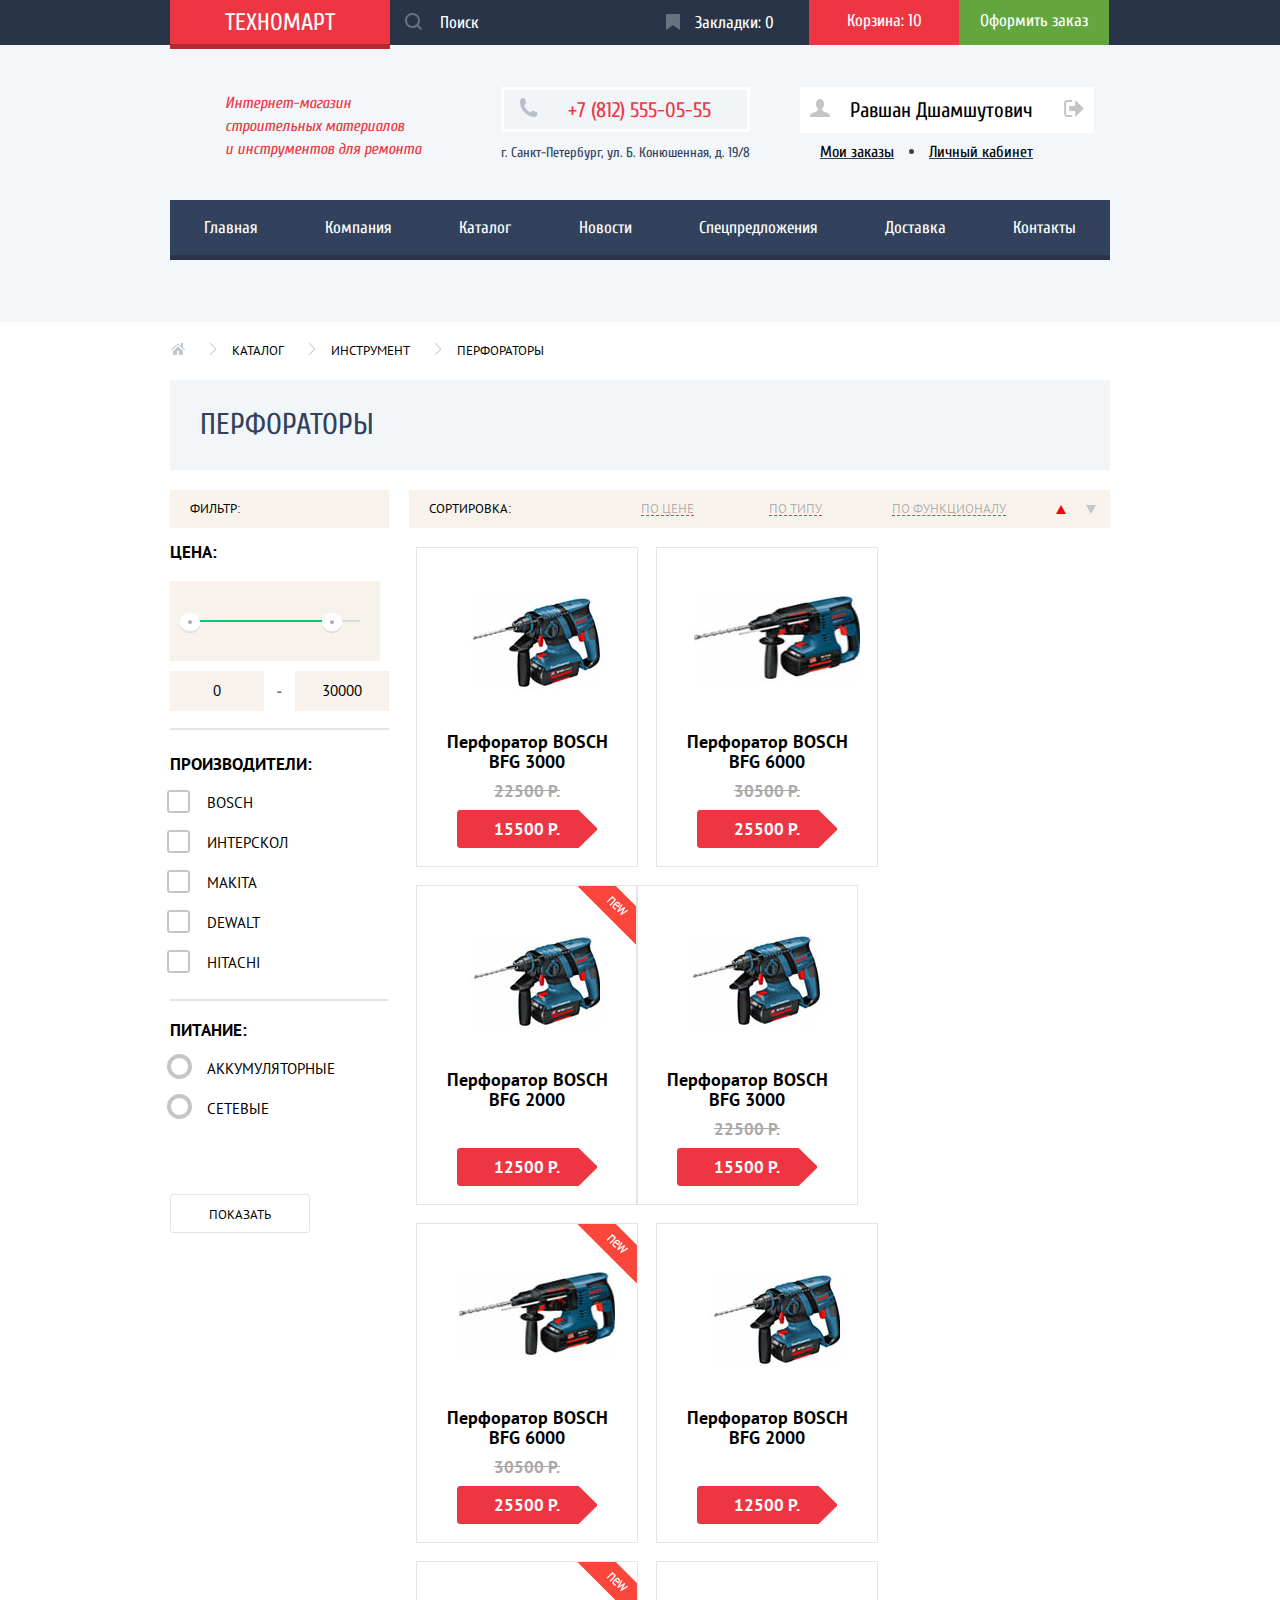
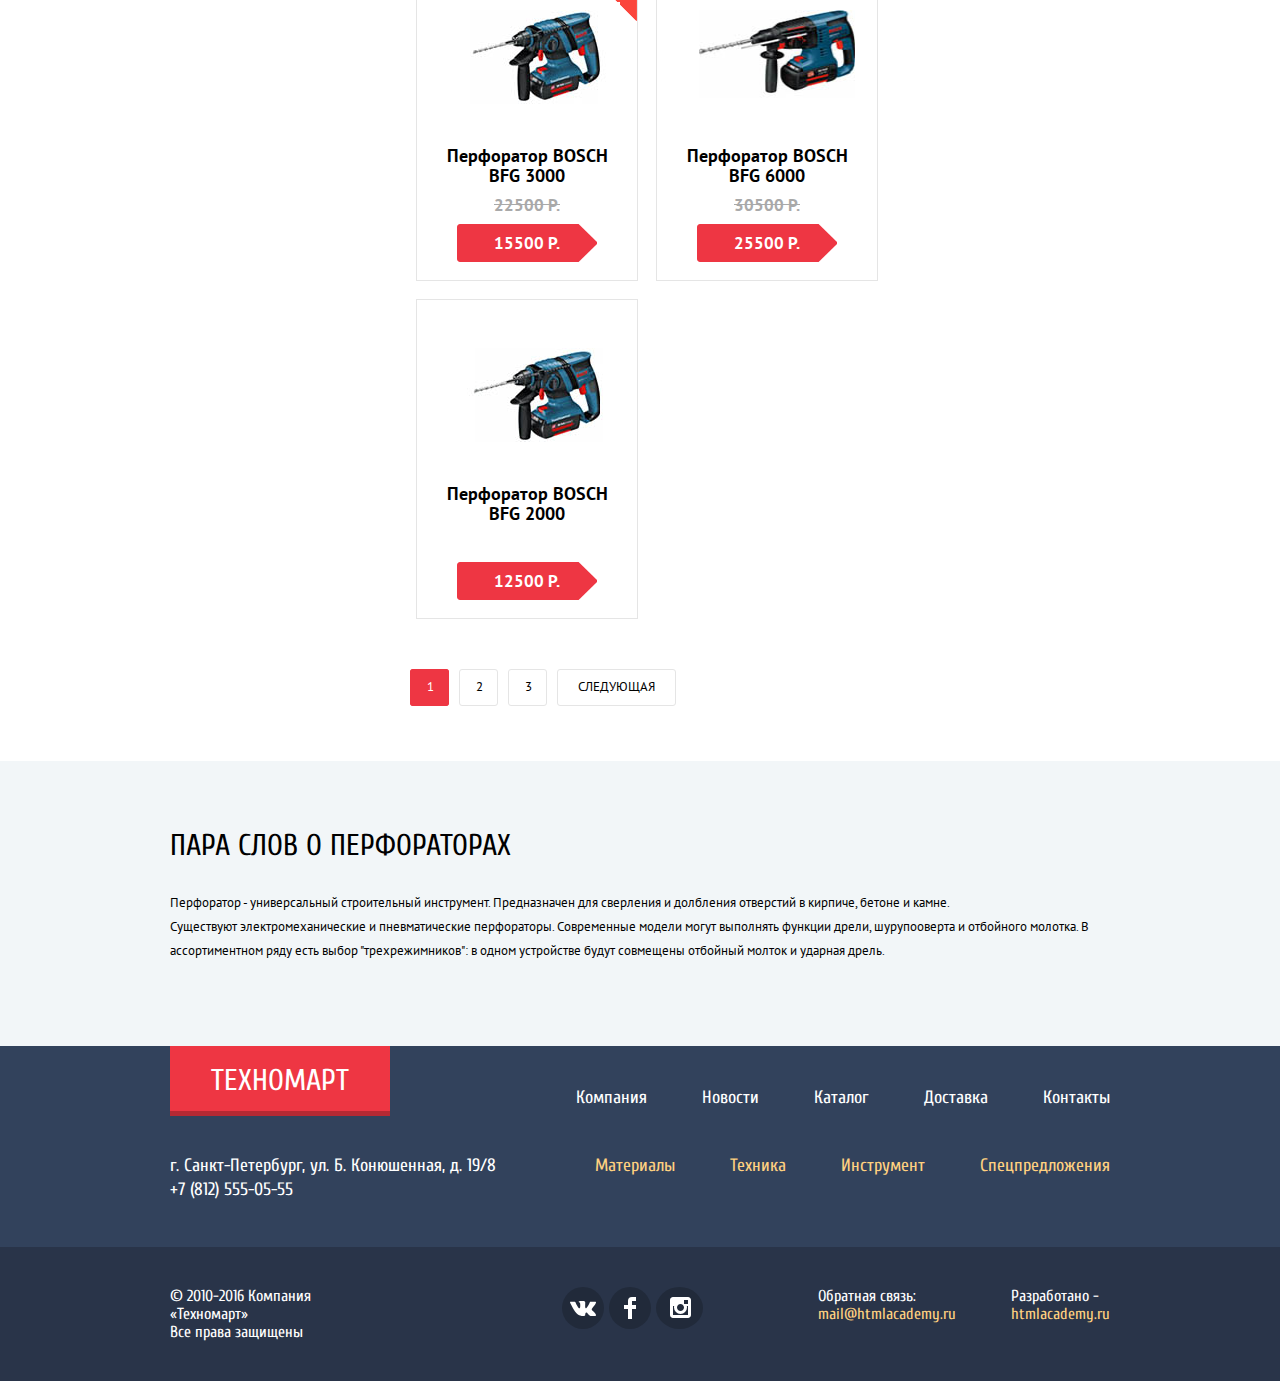
==== commit 5e33aa88: "Приближаюсь к идеалу" ====
--- a/catalog.html
+++ b/catalog.html
@@ -74,7 +74,7 @@
 			<div class="container">
 				<div class="navigation">
 					<ul class="navigation-ul">
-						<li class="home-icon"><a href="index.html" aria-label="Главная"><img src="img/icon-home.svg" alt="Главная" width="20" height="20"></a></li>
+						<li class="home-icon"><a href="index.html" aria-label="Главная"><img src="img/icon-home.svg" alt="Главная" width="15" height="12"></a></li>
 						<li class= "next-level"><a href="#catalog.html">Каталог</a></li>
 						<li class= "next-level"><a href="#instrument.html">Инструмент</a></li>
 						<li class= "next-level"><a href="#drills.html">Перфораторы</a></li>
@@ -108,7 +108,7 @@
 						</div>
 						<hr>
 						<div class="manufacturer-filter">
-							<h5>Производители:</h5>
+							<h5 class="manufacturer-filter-h5">Производители:</h5>
 							<ul class="manufacturer-filter-ul">
 								<li><input type="checkbox" name="checkbox" id="checkbox-bosch" value="BOSCH" class="checkbox-catalog">
 								<label for="checkbox-bosch">BOSCH</label></li>
@@ -118,13 +118,13 @@
 								<label for="checkbox-makita">MAKITA</label></li>
 								<li><input type="checkbox" name="checkbox" id="checkbox-dewalt" value="DeWalt" class="checkbox-catalog">
 								<label for="checkbox-dewalt">DEWALT</label></li>
-								<li><input type="checkbox" name="checkbox" id="checkbox-hitachi" value="Hitachi" class="checkbox-catalog">
+								<li><input type="checkbox" name="checkbox" id="checkbox-hitachi" value="Hitachi" class="checkbox-catalog checkbox-hitachi">
 								<label for="checkbox-hitachi">Hitachi</label></li>
 							</ul>
 						</div>
 						<hr>
 						<div class="power-filter">
-							<h5>Питание:</h5>
+							<h5 class="power-filter-h5">Питание:</h5>
 							<ul class="power-filter-ul">
 								<li><input type="radio" name="radio-power" id="radio-power-akk" value="radio-power-akk" class="radio-catalog">
 								<label for="radio-power-akk">Аккумуляторные</label></li>
--- a/css/style.css
+++ b/css/style.css
@@ -83,7 +83,6 @@
 
 .h2-popular-product {
 	font-weight: normal;
-	margin-right: 370px;
 	color: #32425c;
 	margin-left: 30px;
 	padding-top: 0px;
@@ -91,7 +90,6 @@
 
 .h2-popular-manufacturers {
 	font-weight: normal;
-	margin-right: 290px;
 	margin-left: 30px;
 	color: #32425c;
 }
@@ -103,6 +101,10 @@
 .company-tehnomart-h2 {
 	font-weight: normal;
 	margin-top: 0px;
+}
+
+.drill {
+	text-align: center;
 }
 
 .drills-h2 {
@@ -123,6 +125,15 @@
 	margin: 0px;
 }
 
+.manufacturer-filter-h5 {
+	margin-bottom: 20px;
+}
+
+.power-filter-h5 {
+	margin-bottom: 20px;
+	margin-top: 20px;
+}
+
 .about-drills-div {
 	padding-top: 70px;
 	padding-bottom: 70px;
@@ -172,6 +183,7 @@
 
 .search-input:hover +.search-icon {
 	background-image: url(../img/lupa2.svg);
+	background-color: #212a3a;
 }
 
 .search-input:hover {
@@ -318,7 +330,8 @@
 
 .telephone:before {
 	content: url(../img/icon-phone.svg);
-	margin-right: 40px;
+	margin-right: 25px;
+	margin-left: 15px;
 }
 
 .adress {
@@ -527,12 +540,13 @@
 }
 
 .block {
-	margin-top: 55px;
+	margin-top: 60px;
 }
 
 .all-blocks {
 	display: flex;
 	flex-wrap: wrap;
+	height: 465px;
 }
 
 .blocks1-2-3 {
@@ -720,9 +734,8 @@
 	padding-left: 65px;
 	margin-bottom: 20px;
 	height: 15px;
-}
-
-
+	margin-right: 20px;
+}
 
 .btn:hover {
 	background-color: #ca2c37;
@@ -730,14 +743,6 @@
 
 .btn:active {
 	background-color: #ba2732;
-}
-
-
-.bosch-description {
-	font-size: 18px;
-	line-height: 20px;
-	font-weight: bold;
-	font-family: PT Sans, Arial, sens-serif;
 }
 
 .old-price {
@@ -764,7 +769,7 @@
 	text-align: center;
 	padding-top: 10px;
 	margin-bottom: 10px;
-	margin-left: 45px;
+
 	vertical-align: top;
 }
 
@@ -829,7 +834,7 @@
 
 .servises-btns {
 	padding-left: 0px;
-	margin-top: 80px;
+	margin-top: 70px;
 	margin-bottom: 45px;
 	list-style-type: none;
 	min-height: 200px;
@@ -1047,8 +1052,8 @@
 	padding: 0px;
 	list-style-type: none;
 	margin: 0px;
-	padding-top: 17px;
-	padding-bottom: 17px;
+	padding-top: 20px;
+	padding-bottom: 20px;
 }
 
 .navigation-ul li {
@@ -1080,6 +1085,7 @@
 
 .manufacturer-filter-ul {
 	list-style-type: none;
+	margin-bottom: 0px;
 }
 
 .power-filter {
@@ -1106,7 +1112,7 @@
 	content: "";
 	background: url(../img/checkbox-off.svg) no-repeat;
 	position: absolute;
-	top: -5px;
+	top: -3px;
 	left: -30px;
 	width: 25px;
 	height: 25px;
@@ -1173,6 +1179,7 @@
 	font-size: 13px;
 	line-height: 24px;
 	font-family: PT Sans, Arial, sens-serif;
+	margin-top: 30px;
 }
 
 .popular-product {
@@ -1180,7 +1187,7 @@
 }
 
 .popular-manufacturers {
-	margin-bottom: 120px;
+	margin-bottom: 140px;
 }
 
 .popular-manufacturers-ul {
@@ -1192,6 +1199,7 @@
 
 .popular-manufacturers-t {
 	display: flex;
+	justify-content: space-between;
 	background-color: #f9f5f0;
 }
 
@@ -1253,7 +1261,7 @@
 }
 
 .price {
-	margin-top: 35px;
+	margin-top: 15px;
 	margin-bottom: 20px;
 }
 
@@ -1293,7 +1301,7 @@
 }
 
 .submenu {
-	margin-bottom: 35px;
+	margin-bottom: 20px;
 	display: flex;
 	padding-top: 5px;
 	background-color: #f7f3ec;
@@ -1391,7 +1399,8 @@
 	display: flex;
 	flex-wrap: wrap;
 	padding-left: 0px;
-	margin-bottom: 30px;
+	margin-bottom: 40px;
+	margin-top: 20px;
 }
 
 .drills ul {
@@ -1401,7 +1410,7 @@
 .drills li {
 	display: block;
 	width: 220px;
-	min-height: 320px;
+	min-height: 318px;
 	outline: 1px solid #e5e5e5;
 	margin-right: 20px;
 	margin-bottom: 20px;
@@ -1424,6 +1433,9 @@
 	font-size: 15px;
 	line-height: 20px;
 	background-color: #f7f3ec;
+	padding-top: 10px;
+	padding-bottom: 10px;
+	margin-top: 10px;
 }
 
 .price-max {
@@ -1435,6 +1447,9 @@
 	font-size: 15px;
 	line-height: 20px;
 	background-color: #f7f3ec;
+	padding-top: 10px;
+	padding-bottom: 10px;
+	margin-top: 10px;
 }
 
 .checkbox-catalog {
@@ -1578,7 +1593,7 @@
  }
 
  .drill img {
-	 padding-top: 32px;
+	 padding-top: 40px;
 	 padding-left: 20px;
 	 padding-bottom: 30px;
  }
@@ -1590,13 +1605,18 @@
  .bosch-description {
 	 display: block;
 	 text-align: center;
-	 margin-bottom: 15px;
+	 margin-bottom: 10px;
+	 margin-top: 4px;
+	 font-size: 18px;
+	 line-height: 20px;
+	 font-weight: bold;
+	 font-family: PT Sans, Arial, sens-serif;
  }
 
  .old-price {
 	display: block;
 	text-align: center;
-	margin-bottom: 15px;
+	margin-bottom: 10px;
  }
 
  .drill2000 {
@@ -1606,12 +1626,12 @@
  }
 
  .third .bosch-description {
-	margin-bottom: 48px;
+	margin-bottom: 38px;
  }
 
  .number-page {
-	 margin-left: 190px;
-	 margin-bottom: 60px;
+	 margin-left: 200px;
+	 margin-bottom: 65px;
 	 display: flex;
 	 font-family: PT Sans, Arial, sens-serif;
 	 font-size: 13px;
@@ -1686,19 +1706,20 @@
 
 .popular-product-t {
 	display: flex;
+	justify-content: space-between;
 	background-color: #f9f5f0;
 }
 
 .servises-description {
- font-family: PT Sans, sans-serif;
- width: 400px;
+	font-family: PT Sans, sans-serif;
+	width: 400px;
 }
 
 .delivery-description {
 	display: block;
 	font-family: PT Sans, sans-serif;
 	margin-left: 40px;
-	margin-top: 40px;
+	margin-top: 25px;
 }
 
 .delivery-h3 {
@@ -1707,7 +1728,7 @@
 	line-height: 36px;
 	text-transform: uppercase;
 	color: #32425c;
-	margin-top: 80px;
+	margin-top: 70px;
 	margin-left: 40px;
 }
 
@@ -1730,7 +1751,7 @@
 	display: block;
 	font-family: PT Sans, sans-serif;
 	margin-left: 40px;
-	margin-top: 40px;
+	margin-top: 25px;
 }
 
 .guarantee-h3 {
@@ -1739,7 +1760,7 @@
 	line-height: 36px;
 	text-transform: uppercase;
 	color: #32425c;
-	margin-top: 80px;
+	margin-top: 70px;
 	margin-left: 40px;
 }
 
@@ -1755,7 +1776,7 @@
 	display: block;
 	font-family: PT Sans, sans-serif;
 	margin-left: 40px;
-	margin-top: 40px;
+	margin-top: 25px;
 	margin-bottom: 30px;
 }
 
@@ -1765,7 +1786,7 @@
 	line-height: 36px;
 	text-transform: uppercase;
 	color: #32425c;
-	margin-top: 80px;
+	margin-top: 70px;
 	margin-left: 40px;
 }
 
@@ -1775,7 +1796,7 @@
 
 .servises-cont {
 	display: flex;
-	height: 420px;
+	height: 430px;
 }
 
 .popular-product-btn {
@@ -1798,13 +1819,18 @@
 .transport-company {
 	font-size: 18px;
 	line-height: 20px;
-	margin-bottom: 35px;
+	margin-bottom: 42px;
 	padding-left: 0px;
 	list-style-type: none;
+	margin-top: 0px;
 }
 
 .transport-company li {
-	padding-top: 22px;
+	padding-top: 20px;
+}
+
+.transport-company .transport-company-li {
+	padding-top: 10px;
 }
 
 .transport-company li:before {
@@ -1816,7 +1842,10 @@
 	padding-right: 25px;
 	font-weight: bold;
 	margin-right: 10px;
-	vertical-align: top;
+}
+
+.shoping {
+	margin-bottom: 25px;
 }
 
 .map {
@@ -1849,7 +1878,7 @@
 }
 
 .footer-navigation-top {
-	margin-bottom: 40px;
+	margin-bottom: 30px;
 }
 
 .footer-navigation-bottom {
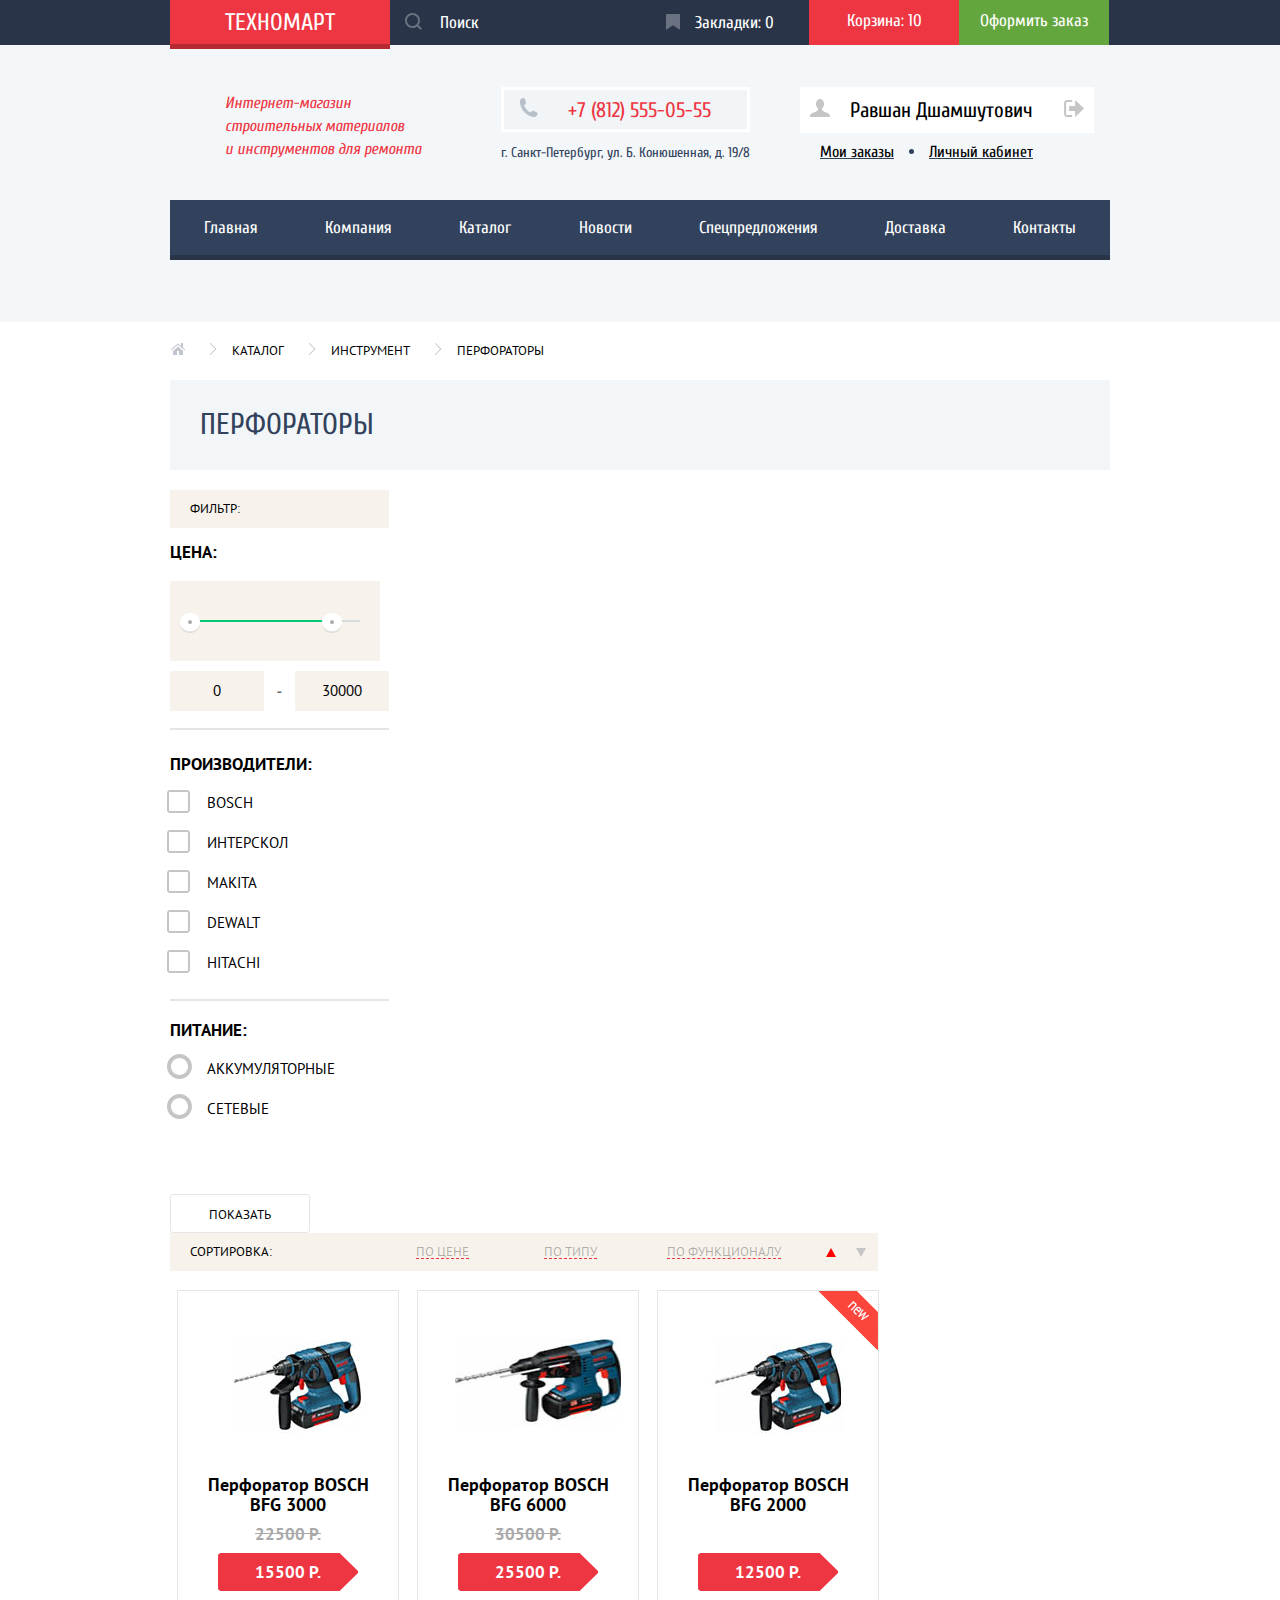
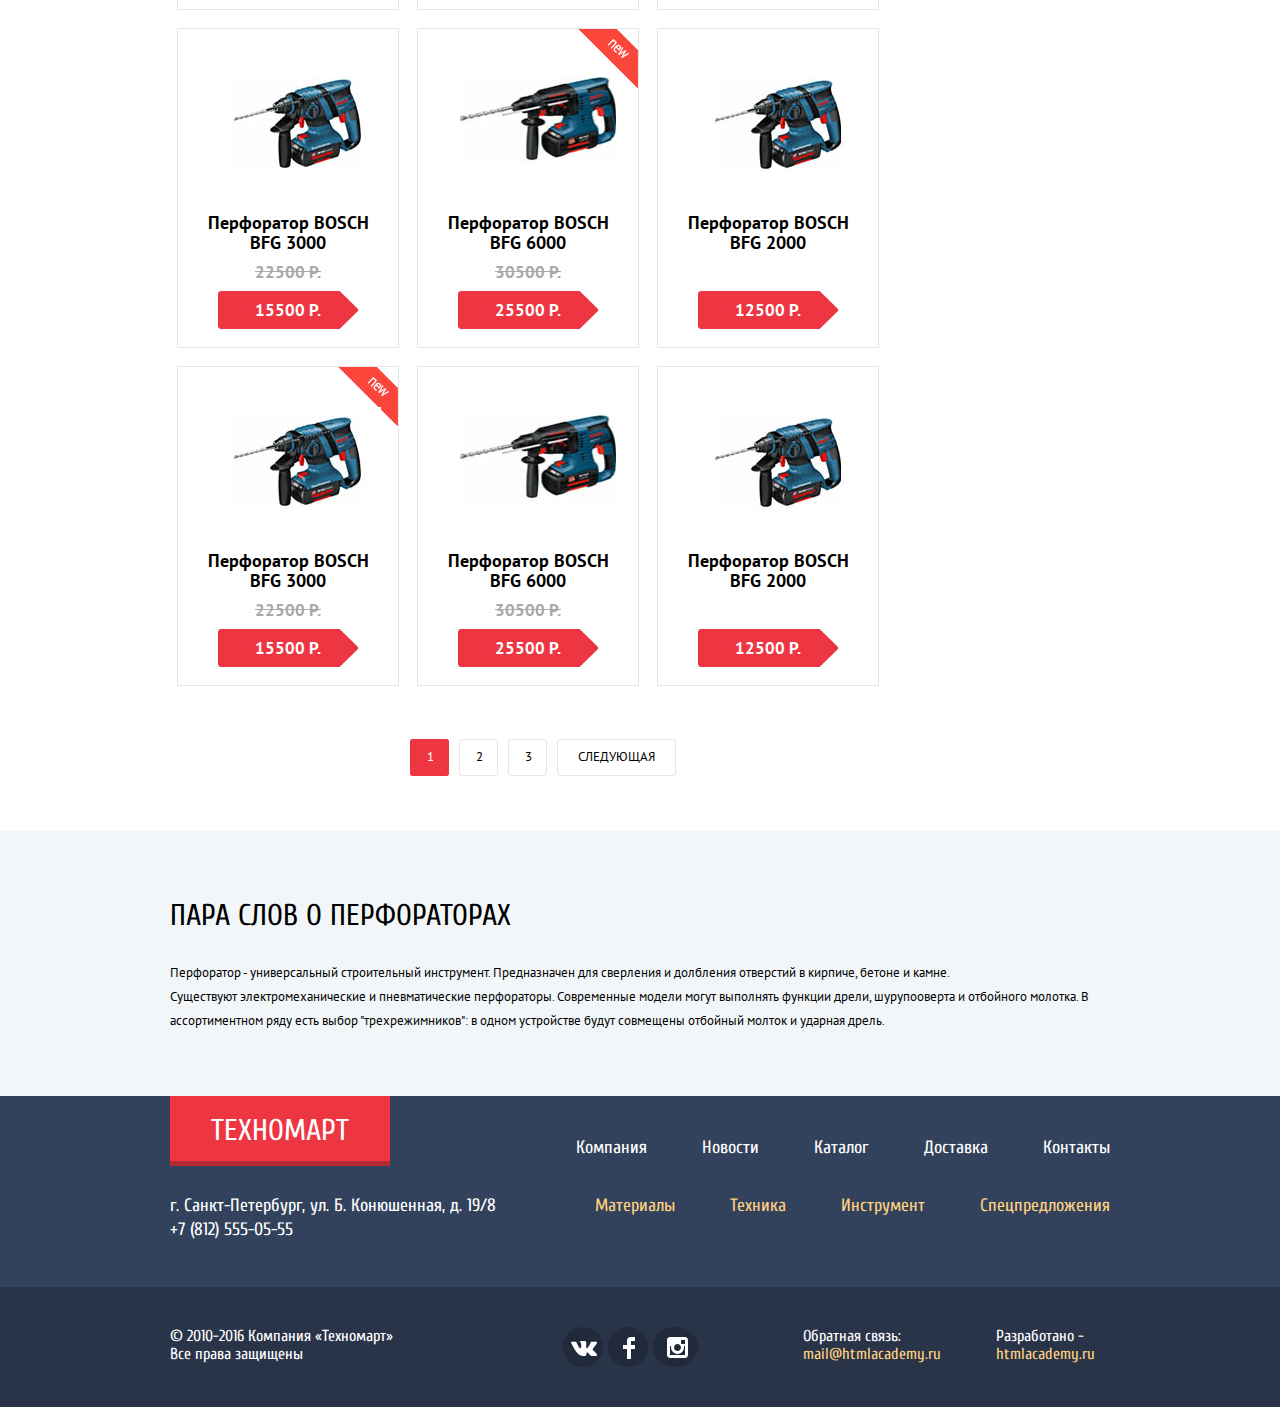
==== commit 27e78b69: "фильтры на флексах" ====
--- a/catalog.html
+++ b/catalog.html
@@ -83,250 +83,254 @@
 
 				<h2 class="drills-h2">Перфораторы</h2>
 				
-				<section class="filters">
-					<form class="formed">
-						<div class="filter">фильтр:</div>
-						<div class="price-filter">
-							<h5 class="price">Цена:</h5>
-							<div class="range">
-								<div class="circle">
-									<img src="img/krug.png" alt="Фильтр цены" width="20" height="20">
-								</div>
-								<div class="line-green"> 
-									<img src="img/line-green.png" alt="Активная область цены" width="152" height="2">
-								</div>
-								<div class="circle-2">
-									<img src="img/krug.png" alt="Фильтр цены" width="20" height="20">
-								</div>
-								<div class="line-grey"> 
-									<img src="img/line-grey.png" alt="Неактивная область цены" width="180" height="2">
-								</div>
-							</div>
-							<input class="price-min" type="text" name="price-min" value="0">
-							<span class="hyphen">-</span>
-							<input class="price-max" type="text" name="price-max" value="30000">
-						</div>
-						<hr>
-						<div class="manufacturer-filter">
-							<h5 class="manufacturer-filter-h5">Производители:</h5>
-							<ul class="manufacturer-filter-ul">
-								<li><input type="checkbox" name="checkbox" id="checkbox-bosch" value="BOSCH" class="checkbox-catalog">
-								<label for="checkbox-bosch">BOSCH</label></li>
-								<li><input type="checkbox" name="checkbox" id="checkbox-interskol" value="Интерскол" class="checkbox-catalog">
-								<label for="checkbox-interskol">Интерскол</label></li>
-								<li><input type="checkbox" name="checkbox" id="checkbox-makita" value="Makita" class="checkbox-catalog">
-								<label for="checkbox-makita">MAKITA</label></li>
-								<li><input type="checkbox" name="checkbox" id="checkbox-dewalt" value="DeWalt" class="checkbox-catalog">
-								<label for="checkbox-dewalt">DEWALT</label></li>
-								<li><input type="checkbox" name="checkbox" id="checkbox-hitachi" value="Hitachi" class="checkbox-catalog checkbox-hitachi">
-								<label for="checkbox-hitachi">Hitachi</label></li>
-							</ul>
-						</div>
-						<hr>
-						<div class="power-filter">
-							<h5 class="power-filter-h5">Питание:</h5>
-							<ul class="power-filter-ul">
-								<li><input type="radio" name="radio-power" id="radio-power-akk" value="radio-power-akk" class="radio-catalog">
-								<label for="radio-power-akk">Аккумуляторные</label></li>
-								<li><input type="radio" name="radio-power" id="radio-power-net" value="radio-power-net" class="radio-catalog">
-								<label for="radio-power-net">Сетевые</label></li>
-							</ul>
-						</div>
-						<input type="submit" name="show" id="show" value="Показать" class="submit-catalog">
-					</form>
-				</section>
-
-				<div class="submenu">
-					<span class="sorting">Сортировка:</span>
-					<a href="#index.html" class="for-price">По цене</a>
-					<a href="#index.html" class="for-tips">По типу</a>
-					<a href="#index.html" class="for-function">По функционалу</a>
-					<a href="#index.html" class="up-icon" aria-label="Фильтр по возврастанию">
-					<img src="img/icon-up-dir-red.svg" alt="По возрастанию" width="10" height="13">
-					</a>
-					<a href="#index.html" class="down-icon" aria-label="Фильтр по убыванию">
-					<img src="img/icon-down-dir-grey.svg" alt="По убыванию" width="10" height="13">
-					</a>
-				</div>
-
-				<section>
-					<ul class="drills drills-catalog">
-						<li class="drill">
-							<div class="drill-picture">
-								<img src="img/bosch3000.jpg" alt="bosch-bfg-3000" width="166" height="102">
-							</div>
-							<div class="drill-hiden">
-								<div class="drill-buy-buy">
-									<a href="#" onClick="openModal('id-buy')">купить</a>
-								</div>
-								<div class="bookmarks-drill">
-									<a href="#">в закладки</a>
-								</div>
-							</div>
-							<div>
-								<span class="bosch-description">Перфоратор BOSCH<br> BFG 3000</span>
-								<span class="old-price">22500 Р.</span>
-							</div>
-							<a class="drill-btn" href="#bfg3000">15500 Р.</a>
-						</li>
-						<li class="drill">
-							<div class="drill-picture">
-								<img src="img/bosch6000.jpg" alt="bosch-bfg-6000" width="166" height="102">
-							</div>
-							<div class="drill-hiden">
-								<div class="drill-buy-buy">
-									<a href="#" onClick="openModal('id-buy')">купить</a>
-								</div>
-								<div class="bookmarks-drill">
-									<a href="#">в закладки</a>
-								</div>
-							</div>
-							<div>
-								<span class="bosch-description">Перфоратор BOSCH<br> BFG 6000</span>
-								<span class="old-price">30500 Р.</span>
-							</div>
-							<a class="drill-btn" href="#bfg6000">25500 Р.</a>
-						</li>
-						<li class="drill third drill2000">
-							<div class="drill-picture">
-								<img src="img/bosch2000.jpg" alt="bosch-bfg-2000" width="156" height="102">
-							</div>
-							<div class="drill-hiden">
-								<div class="drill-buy-buy">
-									<a href="#" onClick="openModal('id-buy')">купить</a>
-								</div>
-								<div class="bookmarks-drill">
-									<a href="#">в закладки</a>
-								</div>
-							</div>
-							<div>
-								<span class="bosch-description">Перфоратор BOSCH<br> BFG 2000</span>
-							</div>
-							<a class="drill-btn" href="#bfg2000">12500 Р.</a>
-						</li>    
-						<li class="drill">
-							<div class="drill-picture">
-								<img src="img/bosch3000.jpg" alt="bosch-bfg-3000" width="166" height="102">
-							</div>
-							<div class="drill-hiden">
-								<div class="drill-buy-buy">
-									<a href="#" onClick="openModal('id-buy')">купить</a>
-								</div>
-								<div class="bookmarks-drill">
-									<a href="#">в закладки</a>
-								</div>
-							</div>
-							<div>
-								<span class="bosch-description">Перфоратор BOSCH<br> BFG 3000</span>
-								<span class="old-price">22500 Р.</span>
-							</div>
-							<a class="drill-btn" href="#bfg3000">15500 Р.</a>
-						</li>
-						<li class="drill drill2000">
-							<div class="drill-picture">
-								<img src="img/bosch6000.jpg" alt="bosch-bfg-6000" width="156" height="102">
-							</div>
-							<div class="drill-hiden">
-								<div class="drill-buy-buy">
-									<a href="#" onClick="openModal('id-buy')">купить</a>
-								</div>
-								<div class="bookmarks-drill">
-									<a href="#">в закладки</a>
-								</div>
-							</div>
-							<div>
-								<span class="bosch-description">Перфоратор BOSCH<br> BFG 6000</span>
-								<span class="old-price">30500 Р.</span>
-							</div>
-							<a class="drill-btn" href="#bfg6000">25500 Р.</a>
-						</li>
-						<li class="drill third">
-							<div class="drill-picture">
-								<img src="img/bosch2000.jpg" alt="bosch-bfg-2000" width="156" height="102">
-							</div>
-							<div class="drill-hiden">
-								<div class="drill-buy-buy">
-									<a href="#" onClick="openModal('id-buy')">купить</a>
-								</div>
-								<div class="bookmarks-drill">
-									<a href="#">в закладки</a>
-								</div>
-							</div>
-							<div>
-								<span class="bosch-description">Перфоратор BOSCH<br> BFG 2000</span>
-							</div>
-							<a class="drill-btn" href="#bfg2000">12500 Р.</a>
-						</li>
-						<li class="drill drill2000">
-							<div class="drill-picture">
-								<img src="img/bosch3000.jpg" alt="bosch-bfg-3000" width="166" height="102">
-							</div>
-							<div class="drill-hiden">
-								<div class="drill-buy-buy">
-									<a href="#" onClick="openModal('id-buy')">купить</a>
-								</div>
-								<div class="bookmarks-drill">
-									<a href="#">в закладки</a>
-								</div>
-							</div>
-							<div>
-								<span class="bosch-description">Перфоратор BOSCH<br> BFG 3000</span>
-								<span class="old-price">22500 Р.</span>
-							</div>
-							<a class="drill-btn" href="#bfg3000">15500 Р.</a>
-						</li>
-						<li class="drill">
-							<div class="drill-picture">
-								<img src="img/bosch6000.jpg" alt="bosch-bfg-6000" width="156" height="102">
-							</div>
-							<div class="drill-hiden">
-								<div class="drill-buy-buy">
-									<a href="#" onClick="openModal('id-buy')">купить</a>
-								</div>
-								<div class="bookmarks-drill">
-									<a href="#">в закладки</a>
-								</div>
-							</div>
-							<div>
-								<span class="bosch-description">Перфоратор BOSCH<br> BFG 6000</span>
-								<span class="old-price">30500 Р.</span>
-							</div>
-							<a class="drill-btn" href="#bfg6000">25500 Р.</a>
-						</li>
-						<li class="drill third">
-							<div class="drill-picture">
-								<img src="img/bosch2000.jpg" alt="bosch-bfg-2000" width="156" height="102">
-							</div>
-							<div class="drill-hiden">
-								<div class="drill-buy-buy">
-									<a href="#" onClick="openModal('id-buy')">купить</a>
-								</div>
-								<div class="bookmarks-drill">
-									<a href="#">в закладки</a>
-								</div>
-							</div>
-							<div>
-								<span class="bosch-description">Перфоратор BOSCH<br> BFG 2000</span>
-							</div>
-							<a class="drill-btn" href="#bfg2000">12500 Р.</a>
-						</li>    
-					</ul>
-
-					<ul class="number-page">
-						<li>
-							<a href="#1" class="page-selected">1</a>
-						</li>
-						<li>
-							<a href="#2" class="page-number">2</a>
-						</li>
-						<li>
-							<a href="#3" class="page-number">3</a>
-						</li>
-						<li>
-							<a href="#page-next" class="page-next">Следующая</a>
-						</li>
-					</ul>
-				</section>
+				<div class="flex-catalog">
+					<section class="filters">
+						<form action="https://echo.htmlacademy.ru" method="post" class="formed">
+							<div class="filter">фильтр:</div>
+							<div class="price-filter">
+								<h5 class="price">Цена:</h5>
+								<div class="range">
+									<div class="circle">
+										<img src="img/krug.png" alt="Фильтр цены" width="20" height="20">
+									</div>
+									<div class="line-green"> 
+										<img src="img/line-green.png" alt="Активная область цены" width="152" height="2">
+									</div>
+									<div class="circle-2">
+										<img src="img/krug.png" alt="Фильтр цены" width="20" height="20">
+									</div>
+									<div class="line-grey"> 
+										<img src="img/line-grey.png" alt="Неактивная область цены" width="180" height="2">
+									</div>
+								</div>
+								<input class="price-min" type="text" name="price-min" value="0">
+								<span class="hyphen">-</span>
+								<input class="price-max" type="text" name="price-max" value="30000">
+							</div>
+							<hr>
+							<div class="manufacturer-filter">
+								<h5 class="manufacturer-filter-h5">Производители:</h5>
+								<ul class="manufacturer-filter-ul">
+									<li><input type="checkbox" name="checkbox" id="checkbox-bosch" value="BOSCH" class="checkbox-catalog">
+									<label for="checkbox-bosch">BOSCH</label></li>
+									<li><input type="checkbox" name="checkbox" id="checkbox-interskol" value="Интерскол" class="checkbox-catalog">
+									<label for="checkbox-interskol">Интерскол</label></li>
+									<li><input type="checkbox" name="checkbox" id="checkbox-makita" value="Makita" class="checkbox-catalog">
+									<label for="checkbox-makita">MAKITA</label></li>
+									<li><input type="checkbox" name="checkbox" id="checkbox-dewalt" value="DeWalt" class="checkbox-catalog">
+									<label for="checkbox-dewalt">DEWALT</label></li>
+									<li><input type="checkbox" name="checkbox" id="checkbox-hitachi" value="Hitachi" class="checkbox-catalog checkbox-hitachi">
+									<label for="checkbox-hitachi">Hitachi</label></li>
+								</ul>
+							</div>
+							<hr>
+							<div class="power-filter">
+								<h5 class="power-filter-h5">Питание:</h5>
+								<ul class="power-filter-ul">
+									<li><input type="radio" name="radio-power" id="radio-power-akk" value="radio-power-akk" class="radio-catalog">
+									<label for="radio-power-akk">Аккумуляторные</label></li>
+									<li><input type="radio" name="radio-power" id="radio-power-net" value="radio-power-net" class="radio-catalog">
+									<label for="radio-power-net">Сетевые</label></li>
+								</ul>
+							</div>
+							<input type="submit" name="show" id="show" value="Показать" class="submit-catalog">
+						</form>
+					</section>
+
+					<div class="a123">
+					<div class="submenu">
+						<span class="sorting">Сортировка:</span>
+						<a href="#index.html" class="for-price">По цене</a>
+						<a href="#index.html" class="for-tips">По типу</a>
+						<a href="#index.html" class="for-function">По функционалу</a>
+						<a href="#index.html" class="up-icon" aria-label="Фильтр по возврастанию">
+						<img src="img/icon-up-dir-red.svg" alt="По возрастанию" width="10" height="13">
+						</a>
+						<a href="#index.html" class="down-icon" aria-label="Фильтр по убыванию">
+						<img src="img/icon-down-dir-grey.svg" alt="По убыванию" width="10" height="13">
+						</a>
+					</div>
+
+					<section>
+						<ul class="drills drills-catalog">
+							<li class="drill">
+								<div class="drill-picture">
+									<img src="img/bosch3000.jpg" alt="bosch-bfg-3000" width="166" height="102">
+								</div>
+								<div class="drill-hiden">
+									<div class="drill-buy-buy">
+										<a href="#" onClick="openModal('id-buy')">купить</a>
+									</div>
+									<div class="bookmarks-drill">
+										<a href="#">в закладки</a>
+									</div>
+								</div>
+								<div>
+									<span class="bosch-description">Перфоратор BOSCH<br> BFG 3000</span>
+									<span class="old-price">22500 Р.</span>
+								</div>
+								<a class="drill-btn" href="#bfg3000">15500 Р.</a>
+							</li>
+							<li class="drill">
+								<div class="drill-picture">
+									<img src="img/bosch6000.jpg" alt="bosch-bfg-6000" width="166" height="102">
+								</div>
+								<div class="drill-hiden">
+									<div class="drill-buy-buy">
+										<a href="#" onClick="openModal('id-buy')">купить</a>
+									</div>
+									<div class="bookmarks-drill">
+										<a href="#">в закладки</a>
+									</div>
+								</div>
+								<div>
+									<span class="bosch-description">Перфоратор BOSCH<br> BFG 6000</span>
+									<span class="old-price">30500 Р.</span>
+								</div>
+								<a class="drill-btn" href="#bfg6000">25500 Р.</a>
+							</li>
+							<li class="drill third drill2000">
+								<div class="drill-picture">
+									<img src="img/bosch2000.jpg" alt="bosch-bfg-2000" width="156" height="102">
+								</div>
+								<div class="drill-hiden">
+									<div class="drill-buy-buy">
+										<a href="#" onClick="openModal('id-buy')">купить</a>
+									</div>
+									<div class="bookmarks-drill">
+										<a href="#">в закладки</a>
+									</div>
+								</div>
+								<div>
+									<span class="bosch-description">Перфоратор BOSCH<br> BFG 2000</span>
+								</div>
+								<a class="drill-btn" href="#bfg2000">12500 Р.</a>
+							</li>    
+							<li class="drill">
+								<div class="drill-picture">
+									<img src="img/bosch3000.jpg" alt="bosch-bfg-3000" width="166" height="102">
+								</div>
+								<div class="drill-hiden">
+									<div class="drill-buy-buy">
+										<a href="#" onClick="openModal('id-buy')">купить</a>
+									</div>
+									<div class="bookmarks-drill">
+										<a href="#">в закладки</a>
+									</div>
+								</div>
+								<div>
+									<span class="bosch-description">Перфоратор BOSCH<br> BFG 3000</span>
+									<span class="old-price">22500 Р.</span>
+								</div>
+								<a class="drill-btn" href="#bfg3000">15500 Р.</a>
+							</li>
+							<li class="drill drill2000">
+								<div class="drill-picture">
+									<img src="img/bosch6000.jpg" alt="bosch-bfg-6000" width="156" height="102">
+								</div>
+								<div class="drill-hiden">
+									<div class="drill-buy-buy">
+										<a href="#" onClick="openModal('id-buy')">купить</a>
+									</div>
+									<div class="bookmarks-drill">
+										<a href="#">в закладки</a>
+									</div>
+								</div>
+								<div>
+									<span class="bosch-description">Перфоратор BOSCH<br> BFG 6000</span>
+									<span class="old-price">30500 Р.</span>
+								</div>
+								<a class="drill-btn" href="#bfg6000">25500 Р.</a>
+							</li>
+							<li class="drill third">
+								<div class="drill-picture">
+									<img src="img/bosch2000.jpg" alt="bosch-bfg-2000" width="156" height="102">
+								</div>
+								<div class="drill-hiden">
+									<div class="drill-buy-buy">
+										<a href="#" onClick="openModal('id-buy')">купить</a>
+									</div>
+									<div class="bookmarks-drill">
+										<a href="#">в закладки</a>
+									</div>
+								</div>
+								<div>
+									<span class="bosch-description">Перфоратор BOSCH<br> BFG 2000</span>
+								</div>
+								<a class="drill-btn" href="#bfg2000">12500 Р.</a>
+							</li>
+							<li class="drill drill2000">
+								<div class="drill-picture">
+									<img src="img/bosch3000.jpg" alt="bosch-bfg-3000" width="166" height="102">
+								</div>
+								<div class="drill-hiden">
+									<div class="drill-buy-buy">
+										<a href="#" onClick="openModal('id-buy')">купить</a>
+									</div>
+									<div class="bookmarks-drill">
+										<a href="#">в закладки</a>
+									</div>
+								</div>
+								<div>
+									<span class="bosch-description">Перфоратор BOSCH<br> BFG 3000</span>
+									<span class="old-price">22500 Р.</span>
+								</div>
+								<a class="drill-btn" href="#bfg3000">15500 Р.</a>
+							</li>
+							<li class="drill">
+								<div class="drill-picture">
+									<img src="img/bosch6000.jpg" alt="bosch-bfg-6000" width="156" height="102">
+								</div>
+								<div class="drill-hiden">
+									<div class="drill-buy-buy">
+										<a href="#" onClick="openModal('id-buy')">купить</a>
+									</div>
+									<div class="bookmarks-drill">
+										<a href="#">в закладки</a>
+									</div>
+								</div>
+								<div>
+									<span class="bosch-description">Перфоратор BOSCH<br> BFG 6000</span>
+									<span class="old-price">30500 Р.</span>
+								</div>
+								<a class="drill-btn" href="#bfg6000">25500 Р.</a>
+							</li>
+							<li class="drill third">
+								<div class="drill-picture">
+									<img src="img/bosch2000.jpg" alt="bosch-bfg-2000" width="156" height="102">
+								</div>
+								<div class="drill-hiden">
+									<div class="drill-buy-buy">
+										<a href="#" onClick="openModal('id-buy')">купить</a>
+									</div>
+									<div class="bookmarks-drill">
+										<a href="#">в закладки</a>
+									</div>
+								</div>
+								<div>
+									<span class="bosch-description">Перфоратор BOSCH<br> BFG 2000</span>
+								</div>
+								<a class="drill-btn" href="#bfg2000">12500 Р.</a>
+							</li>    
+						</ul>
+						</div>
+
+						<ul class="number-page">
+							<li>
+								<a href="#1" class="page-selected">1</a>
+							</li>
+							<li>
+								<a href="#2" class="page-number">2</a>
+							</li>
+							<li>
+								<a href="#3" class="page-number">3</a>
+							</li>
+							<li>
+								<a href="#page-next" class="page-next">Следующая</a>
+							</li>
+						</ul>
+					</section>
+				</div>
 			</div>
 
 			<div class="about-drills-div">
--- a/css/style.css
+++ b/css/style.css
@@ -136,7 +136,7 @@
 
 .about-drills-div {
 	padding-top: 70px;
-	padding-bottom: 70px;
+	padding-bottom: 50px;
 	background-color: #f2f6f8;
 }
 
@@ -1293,19 +1293,40 @@
 	line-height: 18px;
 	background-color: white;
 	border-radius: 3px;
+	outline: none;
+}
+
+.submit-catalog:hover {
+	border: 1px solid #bdc6ca;
+}
+
+.submit-catalog:active {
+	border: 1px solid #ee3643;
+}
+
+.flex-catalog {
+	display: flex;
+	flex-wrap: wrap;
 }
 
 .filters {
-	float: left;
+	display: flex;
 	margin-right: 20px;
 }
 
+.a123 {
+	display: flex;
+	flex-wrap: wrap;
+	width: 708px;
+}
+
 .submenu {
-	margin-bottom: 20px;
 	display: flex;
 	padding-top: 5px;
 	background-color: #f7f3ec;
 	padding-bottom: 5px;
+	height: 28px;
+	width: 100%;
 }
 
 .submenu a {
@@ -1314,7 +1335,7 @@
 }
 
 .sorting {
-	margin-right: 130px;
+	margin-right: 144px;
 	padding-left: 20px;
 	padding-top: 5px;
 	padding-bottom: 5px;
@@ -1374,7 +1395,7 @@
 	color: rgba(0,0,0,.3);
 	text-decoration: none;
 	border-bottom: 1px dashed #ee3643;
-	margin-right: 50px;
+	margin-right: 45px;
 }
 
 .for-function:hover {
@@ -1416,12 +1437,17 @@
 	margin-bottom: 20px;
 }
 
-.drills .third {
+.drill-main .drill:nth-child(4n) {
+	margin-right: 0px;
+}
+
+.drills-catalog .drill:nth-child(3n) {
 	margin-right: 0px;
 }
 
 .drills-catalog {
 	padding-left: 8px;
+	margin-bottom: 30px;
 }
 
 .price-min {
@@ -1878,7 +1904,7 @@
 }
 
 .footer-navigation-top {
-	margin-bottom: 30px;
+	margin-bottom: 20px;
 }
 
 .footer-navigation-bottom {
@@ -1887,7 +1913,7 @@
 }
 
 .social {	
-	padding-right: 115px;
+	padding-right: 105px;
 	display: flex;
 }
 
@@ -1897,8 +1923,8 @@
 
 .social-btn-vk {
 	margin-right: 5px;
-	width: 42px;
-	height: 42px;
+	width: 40px;
+	height: 40px;
 	border-radius: 100%;
 	background-color: #212a3a;
 	background-image: url(../img/icon-vk.svg);
@@ -1912,8 +1938,8 @@
 
 .social-btn-fb {
 	margin-right: 5px;
-	width: 42px;
-	height: 42px;
+	width: 40px;
+	height: 40px;
 	border-radius: 100%;
 	background-color: #212a3a;
 	background-image: url(../img/icon-fb.svg);
@@ -1927,8 +1953,8 @@
 
 .social-btn-inst {
 	padding-right: 5px;
-	width: 42px;
-	height: 42px;
+	width: 40px;
+	height: 40px;
 	border-radius: 100%;
 	background-color: #212a3a;
 	background-image: url(../img/icon-insta.svg);
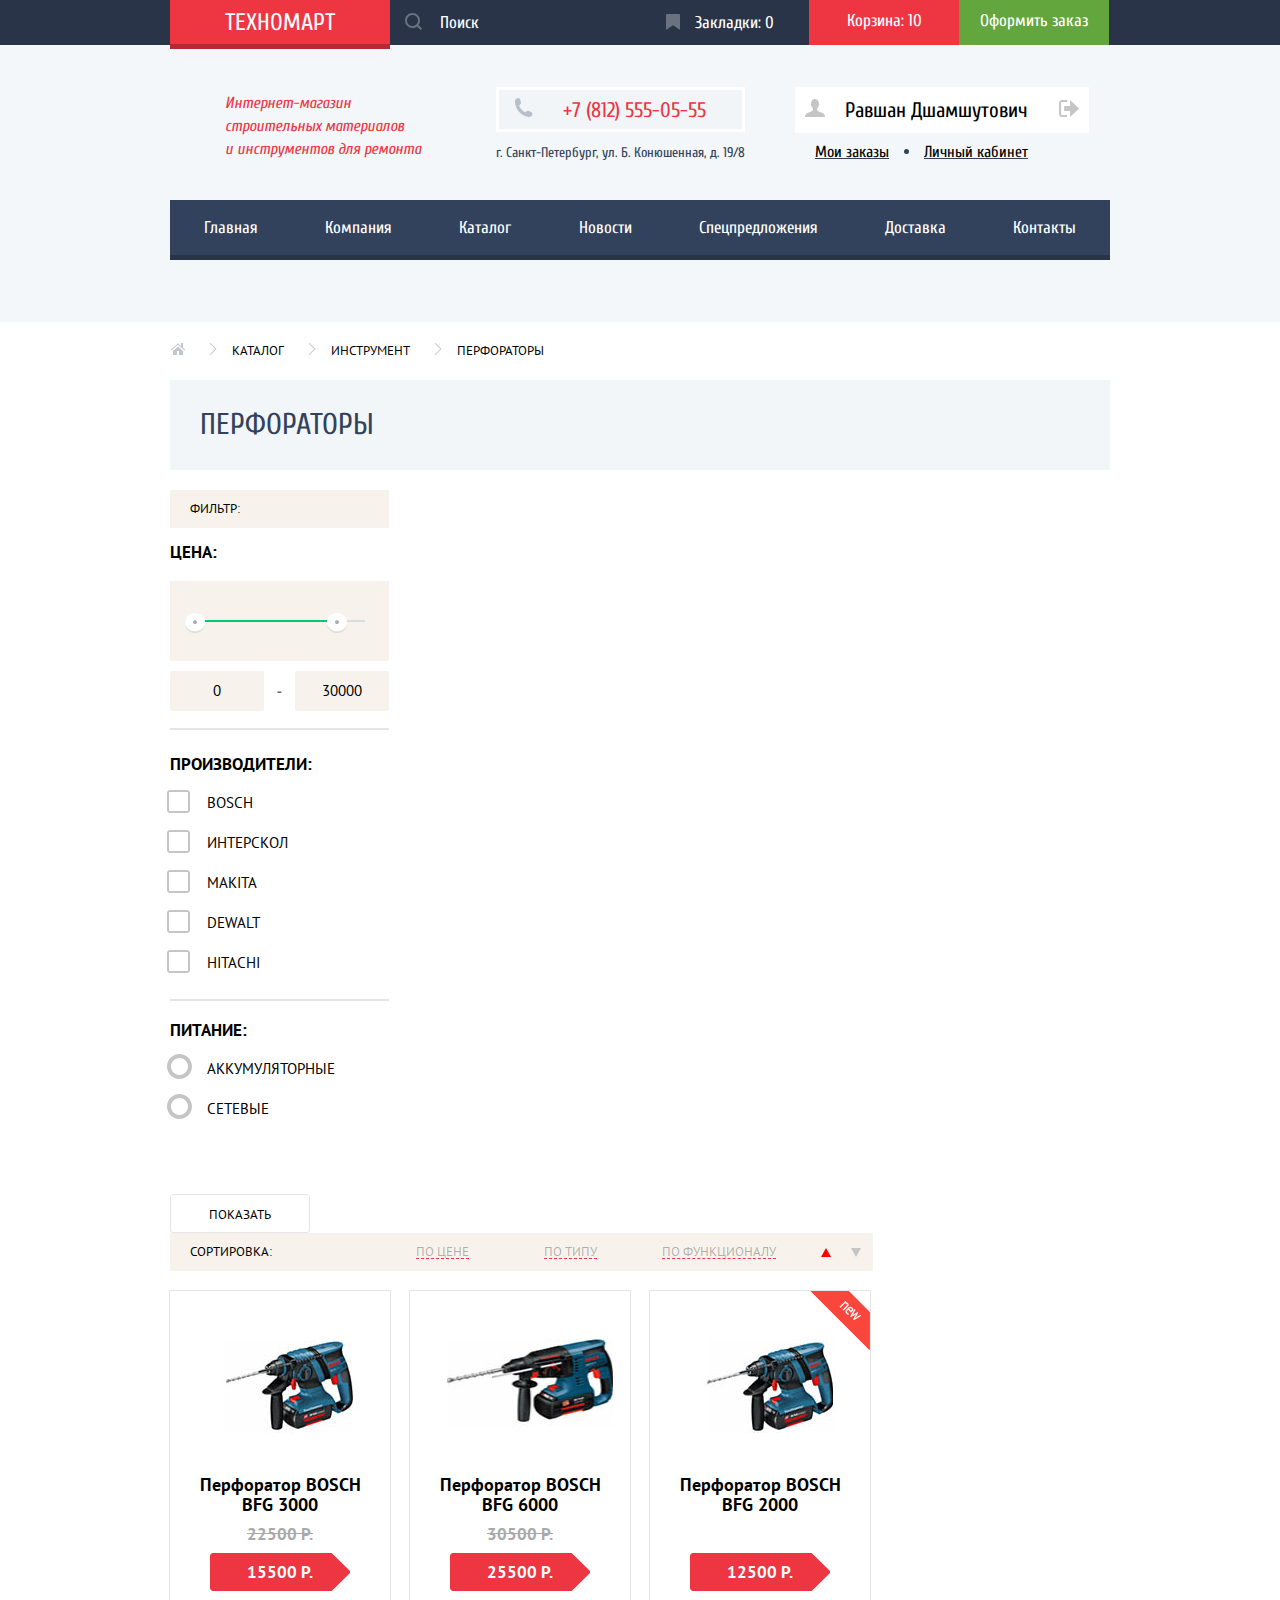
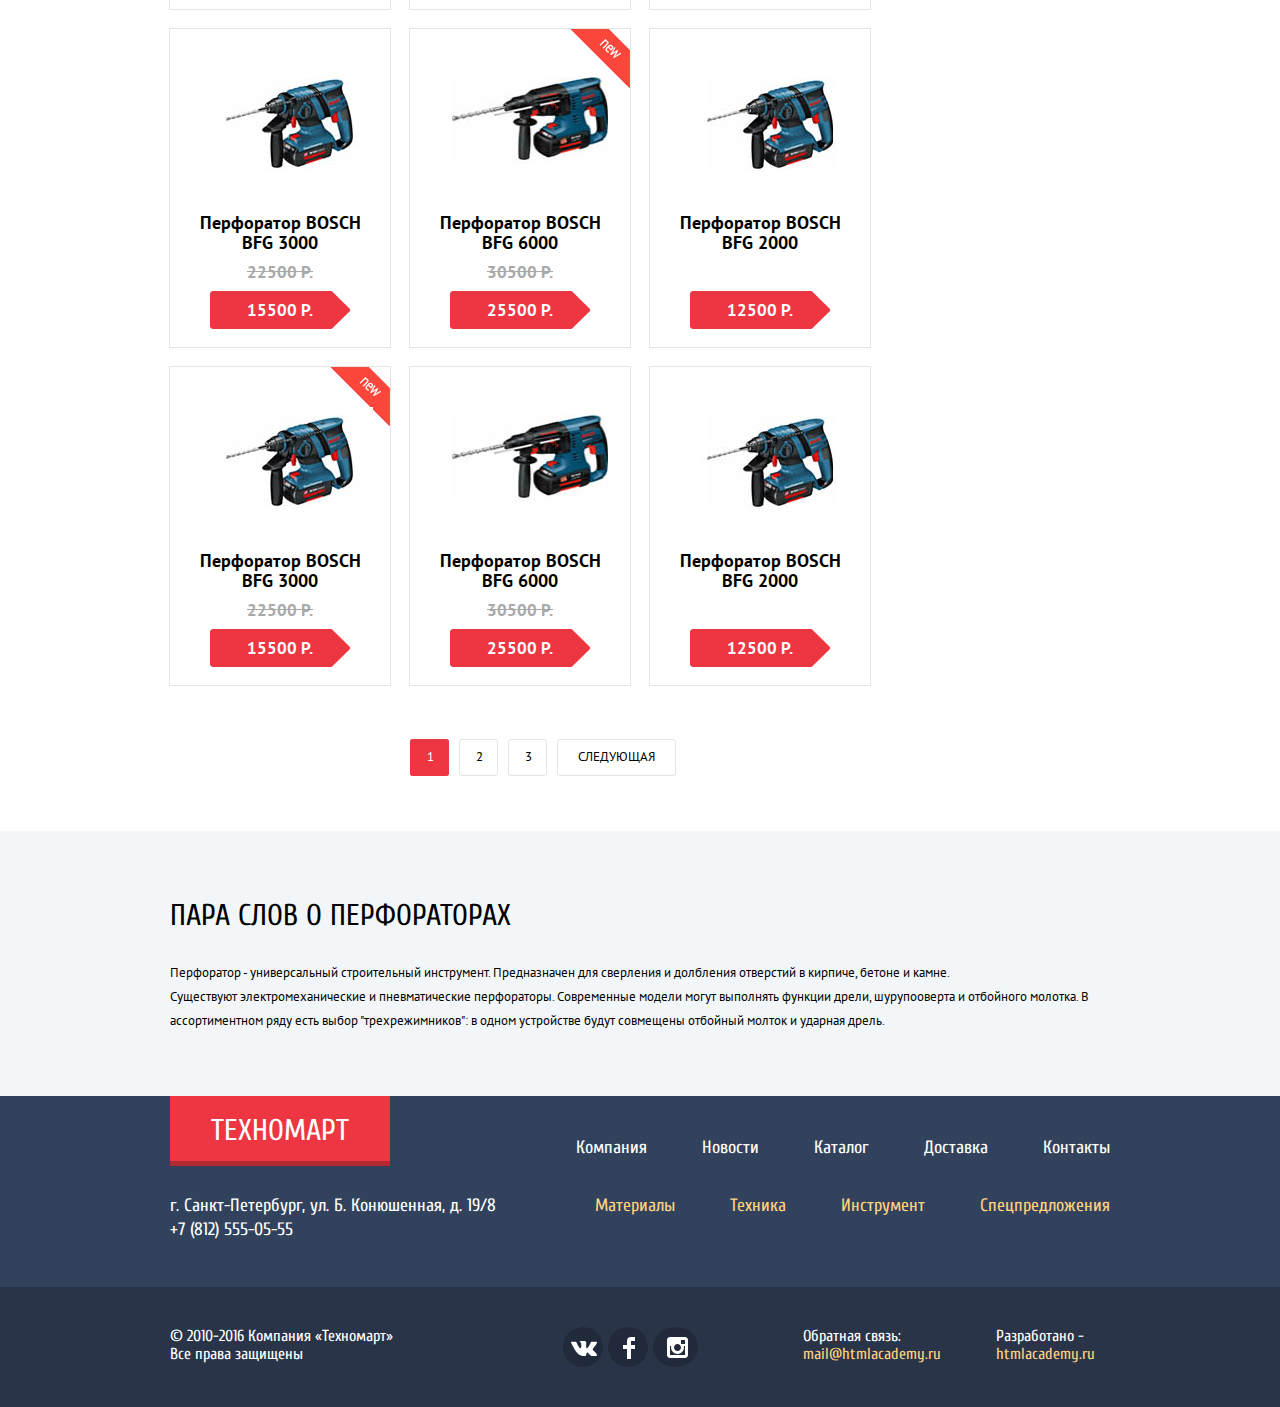
==== commit 2514fa24: "Последние исправления перед второй попыткой" ====
--- a/catalog.html
+++ b/catalog.html
@@ -6,7 +6,7 @@
 		<link href="https://fonts.googleapis.com/css?family=Cuprum:400,400i,700,700i&amp;subset=cyrillic-ext" rel="stylesheet">
 		<link href="https://fonts.googleapis.com/css?family=PT+Sans:400,400i,700,700i&amp;subset=cyrillic-ext" rel="stylesheet">
 		<link rel="stylesheet" href="css/normalize.css">
-		<link rel="stylesheet" href="css/style.css">
+		<link rel="stylesheet" href="css/style.min.css">
 	</head>
 	<body>
 
@@ -137,7 +137,7 @@
 						</form>
 					</section>
 
-					<div class="a123">
+					<div class="flex-drills-catalog">
 					<div class="submenu">
 						<span class="sorting">Сортировка:</span>
 						<a href="#index.html" class="for-price">По цене</a>
--- a/css/style.min.css
+++ b/css/style.min.css
@@ -0,0 +1 @@
+a,body{color:#000}body,h1{line-height:24px}.drill,.h1-first{text-align:center}.category-btn,.drill-btn,.login{vertical-align:top}.btn,.btn-popup-n,.category-btn,.contacts-h2,.navigation,.slider-span-1,h1,h2,h5{text-transform:uppercase}.checkbox-catalog,.radio-catalog{visibility:hidden}html{box-sizing:border-box}*,::afrer,::before{box-sizing:inherit}content-box-component{box-sizing:content-box}.clearfix::after{content:"";display:table;clear:both}body{padding:0;margin:0;font-family:Cuprum,Arial,sens-serif;font-size:13px;background-color:#fff}.h1-first,h1{background-color:#ee3643}a{text-decoration:none}h1{font-size:24px}h2{font-size:30px;line-height:30px}.search-input,.top-menu,h5{font-size:17px;line-height:18px}h5{font-family:PT Sans,Arial,sens-serif;margin-top:25px}.h1-first{display:block;color:#fff;margin:0;width:220px;padding-top:11px;padding-bottom:9px;font-weight:400;box-shadow:0 5px 0 #b52933}.h1-first:hover{background-color:#ca2c37}.h1-first:active{background-color:#ba2732}.contacts-h2{font-weight:400;color:#000;margin-top:0}.drills-h2,.h2-popular-manufacturers,.h2-popular-product{color:#32425c;font-weight:400}.h2-popular-product{margin-left:30px;padding-top:0}.h2-popular-manufacturers{margin-left:30px}.servises-h2{font-weight:400}.company-tehnomart-h2{font-weight:400;margin-top:0}.drills-h2{padding-top:30px;padding-bottom:30px;background-color:#f2f6f8;padding-left:30px;margin-left:0;margin-bottom:20px;margin-top:0}.h2-about-drill{font-weight:400;margin:0}.manufacturer-filter-h5,.power-filter-h5{margin-bottom:20px}.power-filter-h5{margin-top:20px}.about-drills-div{padding-top:70px;padding-bottom:50px;background-color:#f2f6f8}.basket,.bookmarks{padding-top:14px;background-repeat:no-repeat;background-position:7px 14px}.search{height:45px;position:relative}.search-input{border:0;color:#e0e1e3;width:269px;padding-left:50px;height:45px;outline:0;background-color:#293449}.search-icon{display:block;background-image:url(../img/lupa1.svg);background-repeat:no-repeat;background-color:#293449;position:absolute;bottom:12px;left:15px;width:35px;height:20px}.basket,.basket-catalog,.bookmarks{display:block;padding-bottom:12px;width:150px;text-align:center}.search-input::-webkit-input-placeholder{color:#fff}.search-input::-moz-placeholder{color:#fff}.search-input:hover+.search-icon{background-image:url(../img/lupa2.svg);background-color:#212a3a}.search-input:hover{background-color:#212a3a}.search-input:focus,.user-block{background-color:#fff}.search-input:focus+.search-icon{background-image:url(../img/lupa4.svg);background-color:#fff}.search-input:focus::-webkit-input-placeholder{color:#000}.search-input:focus::-moz-placeholder{color:#000}.bookmarks{background-color:#293449;background-image:url(../img/icon-bookmark1.svg)}.bookmarks:hover{background-color:#212a3a;background-image:url(../img/icon-bookmark.svg);background-repeat:no-repeat;background-position:7px 14px}.bookmarks:active{background-color:#161d29;background-image:url(../img/icon-bookmark2.svg);background-repeat:no-repeat;background-position:7px 14px}.basket{background-color:#293449;background-image:url(../img/icon-cart1.svg)}.basket:hover{background-color:#212a3a;background-image:url(../img/icon-cart.svg);background-repeat:no-repeat;background-position:7px 14px}.basket:active{background-color:#161d29;background-image:url(../img/icon-cart2.svg);background-repeat:no-repeat;background-position:7px 14px}.basket-catalog,.basket-catalog:active,.basket-catalog:hover{background-color:#ee3643;background-repeat:no-repeat;background-position:7px 14px}.basket-catalog{padding-top:12px;background-image:url(../img/cort-start.png)}.basket-catalog:hover{background-image:url(../img/icon-cart.svg)}.basket-catalog:active{background-image:url(../img/cort-end.png)}.sign-up a,.sign-up a:active,.sign-up a:hover{background-repeat:no-repeat;background-position:13px 12px}.ordering{background-color:#63a63e;padding:12px;text-align:center}.ordering:hover{background-color:#5fbb2d}.ordering:active{background-color:#518534}.desription{font-size:16px;font-style:italic;color:#ee3643;line-height:23px;margin-right:75px;margin-left:55px;padding-top:5px}.telephone{font-size:21px;line-height:21px;color:#ee3643;background-color:#f1f5f7;padding-top:8px;padding-bottom:8px;border:3px solid #fff;margin-bottom:9px}.telephone:before{content:url(../img/icon-phone.svg);margin-right:25px;margin-left:15px}.adress{font-size:14px;color:#32425c}.telephone-adress{margin-right:69px}.telephone-adress-catalog{margin-right:50px}.user-block{margin-top:0;padding-top:7px;padding-left:0}.registration a,.sign-up a{display:block;font-size:21px;line-height:21px;background-color:#fff;padding:10px 25px;margin-top:0}.sign-up a{width:77px;text-align:end;color:#000;background-image:url(../img/sign-in-first.svg);margin-right:10px}.btn,.category-btn,.drill-btn,.main-navigation{text-align:center}.sign-up a:hover{color:#ee3643;background-image:url(../img/sign-in.svg)}.sign-up a:active{color:rgba(0,0,0,.3);background-image:url(../img/icon-login.svg)}.sign-up:before{margin-right:15px}.registration a{color:#000}.registration a:hover{color:#ee3643}.registration a:active{color:rgba(0,0,0,.3)}.second-strips,.second-strips-catalog{padding-bottom:35px;padding-top:42px;background-color:#f4f7f9}.flex-second-strips{display:flex}.main-navigation{font-size:17px;line-height:17px;padding-bottom:50px;margin-top:0;background-color:#f4f7f9}.site-navigation{background-color:#32425c;box-shadow:0 5px 0 #293449;list-style:none;display:flex;flex-direction:row;padding:0;justify-content:center;margin-top:0}.site-navigation li{flex-grow:1}.site-navigation li:hover{background:#293449}.site-navigation li:active{background:#1d2739}.site-navigation a{color:#fff;margin:0 auto;display:block;padding-top:19px;padding-bottom:19px}.block1,.block2,.block3,.block4{margin-bottom:20px}.site-navigation-bottom,.site-navigation-top{display:flex;padding-left:0;margin-top:0;list-style-type:none}.site-navigation-top{padding-top:40px;justify-content:flex-end;width:720px}.site-navigation-bottom{flex-direction:row;justify-content:flex-end}.site-navigation-bottom li{margin-left:55px}.site-navigation-top li{margin-right:55px}.site-navigation-top .li-contacs{margin-right:0}.block1,.block2,.ppt,.slider{margin-right:20px}.category-caption{display:block;padding-left:20px;padding-top:25px;font-size:24px;line-height:30px;color:#fff;font-weight:700}.category-btn{font-size:14px;line-height:18px;color:#fff;border:3px;display:inline-block;background:rgba(0,0,0,.1);width:135px;height:18px;margin-left:20px;margin-top:20px;padding-top:7px;padding-bottom:7px;border-radius:5%}.category-btn:hover{background-color:rgba(0,0,0,.2)}.category-btn:active{background-color:rgba(0,0,0,.3)}.block{margin-top:60px}.all-blocks{display:flex;flex-wrap:wrap;height:465px}.blocks1-2-3{display:flex;width:100%}.block1,.block2,.block3,.block4,.block5{width:300px;height:123px;background-repeat:no-repeat}.block1{background-color:#ffbf47;background-image:url(../img/icon-1.svg);background-position:210px 25px}.block2{background-color:#3bbce3;background-image:url(../img/icon-2.svg);background-position:195px 30px}.block3{background-color:#dc91d8;background-image:url(../img/icon-3.svg);background-position:190px 30px}.block4-5{display:flex;flex-wrap:wrap}.block4{background-color:#8ed78f;background-image:url(../img/icon-4.svg);background-position:195px 25px}.block5{background-color:#ffc047;margin-bottom:70px;background-image:url(../img/icon-5.svg);background-position:190px 30px}.pls{display:flex;width:100%}.slider-ul{position:relative;padding-left:0;margin-bottom:0;margin-top:0}.slider-span-1,.slider-span-2{padding-left:25px;display:block}.slide{width:620px;height:266px;list-style:none;display:none}.left,.right{top:110px;width:25px;height:40px;Text-indent:-9999px;position:absolute;border:0;outline:0}.slider-ul li{color:#fff}.left{left:20px;background:url(../img/icon-left.svg) no-repeat}.right{left:580px;background:url(../img/icon-right.svg) no-repeat}.slider-btn{position:absolute;top:190px;left:25px;border:0}.drill-btn,.gray{position:relative}.slide.active{display:block}.slide-1{background-image:url(../img/slider.jpg)}.slide-2{background-image:url(../img/slider2.jpg)}.slider-span-1{font-size:36px;line-height:36px;font-weight:700;padding-top:25px;padding-bottom:10px}.slider-span-2{font-size:18px;line-height:24px}.new-block1{margin-top:-107px;margin-left:240px}.new-drill-img{margin-left:140px;margin-top:-40px;width:60px;height:60px}.btn{font-size:14px;line-height:18px;color:#fff;background:#ee3643;border-radius:3px;margin-top:20px;margin-bottom:25px;padding:10px 50px}.drill-btn,.old-price{font-size:17px;line-height:18px;font-family:PT Sans,Arial,sens-serif}.drill-btn,.gray,.popup-catalog{background-repeat:no-repeat}.ppt{padding-right:65px;padding-left:65px;margin-bottom:20px;height:15px}.btn:hover{background-color:#ca2c37}.btn:active{background-color:#ba2732}.old-price{color:#a9a9a9;font-weight:700;text-decoration:line-through}.drill-btn,.servises-btn{color:#fff;font-weight:700}.developer .mail-site:hover,.e-mail .mail-site:hover,.footer-navigation-top a:hover,.user-information{text-decoration:underline}.drill-btn{background-image:url(../img/red-button.svg);display:inline-block;width:140px;height:28px;padding-top:10px;margin-bottom:10px}.servises{padding-top:40px}.color-servises{background-color:#f5f8fa}.servises-btn{font-size:21px;line-height:30px;background-color:#32425c;outline:0;text-align:left;margin-left:0;width:240px;min-height:60px;padding-left:20px;border:1px solid #4e637c}.servises-btn:hover{background-color:#293449}.btn-1:focus,.btn-2:focus,.btn-3:focus,.tab-button_active{background-color:#fff;color:#32425c;border-left:0;border-right:0}.btn-1:focus,.tab-button_active{border-top:0}.tab-content{display:none}.tab-content_active{display:block}.btn-3:focus{border-bottom:0}.servises-btns{padding-left:0;margin-top:70px;margin-bottom:45px;list-style-type:none;min-height:200px}.gray{background-image:url(../img/seraya.png);width:40px;height:400px;margin-top:60px;bottom:30px;right:10px}.popup,.popup-catalog{background-color:#fff;box-shadow:0 5px 50px 0 #000;position:fixed;top:20%;left:50%}.contacts{margin-bottom:90px}.contacts-desription{font-family:PT Sans,sans-serif;margin-bottom:35px}.form-popup,.form-popup label{font-family:Cuprum,Arial,sans-serif;line-height:18px}.popup{display:none;width:620px;margin-left:-310px}.form-popup label{font-size:18px}.form-popup{font-size:13px;margin-top:25px;margin-left:80px}.popup-ul{display:flex;margin-bottom:20px}.input-email,.input-name,.input-textarea{margin-right:20px;width:198px;margin-top:10px;border:1px solid #dee3e4;padding:10px;border-radius:3px;outline:0}.input-email:hover,.input-name:hover,.input-textarea:hover{border-color:#b5b5b5}.input-email:focus,.input-name:focus,.input-textarea:focus{border-color:#ee3643}.input-textarea{width:438px;margin-bottom:55px}.popup-sibmit{width:460px;border:0;margin-bottom:40px}.popup-catalog{display:none;width:620px;height:275px;background-image:url(../img/form-1.svg);background-position:70px 80px;margin-left:-310px}.drill:hover,.popular-manufacturers-ul li:hover{box-shadow:0 5px 30px 2px #a9a9a9}.popup-catalog-show{display:block}.button-popup-catalog{position:relative;left:570px;bottom:-10px;background:#fff;border:0;outline:0}.popup-span-catalog{display:block;margin-top:70px;margin-left:175px;font-size:30px;line-height:30px}.popup-ul-catalog{display:flex;margin-top:80px;margin-left:30px;list-style-type:none}.btn-popup-n{margin-left:63px;font-size:14px;line-height:18px;color:#000;background:#fff;text-align:center;padding-bottom:0;border:0}.red-line{width:620px;height:5px;background:red}.user-information{display:flex;font-size:16px;line-height:18px;color:#32425c;margin-top:10px;margin-left:20px;padding-top:0}.for-function,.for-price,.for-tips{text-decoration:none}.user-information a:hover{color:#ee3643}.user-information a:active{color:#32425c;opacity:.3}.login{display:inline-block;font-size:21px;line-height:21px;background-color:#fff;padding:12px 10px}.filter,.navigation{line-height:18px;font-size:13px}.login:before{content:url(../img/icon-user.svg);margin-right:15px}.login:after{content:url(../img/icon-logout.svg);margin-left:25px}.login:active{opacity:.3}.login:hover:before{content:url(../img/icon-user1.svg)}.login:hover:after{content:url(../img/icon-logout1.svg)}.navigation{font-family:PT Sans,Arial,sens-serif}.navigation-ul{display:flex;padding:20px 0;list-style-type:none;margin:0}.navigation-ul li{margin-right:24px}.next-level::before{content:url(../img/icon-right-small.svg);margin-right:15px}.checkbox-catalog+label::before,.radio-catalog+label::before{display:block;content:"";left:-30px;width:25px;height:25px}.filter{font-family:PT Sans,Arial,sens-serif;text-transform:uppercase;padding-left:20px;padding-top:10px;padding-bottom:10px;background-color:#f7f3ec}.manufacturer-filter,.power-filter{font-family:PT Sans,Arial,sens-serif;text-transform:uppercase;font-size:15px;line-height:20px}.checkbox-catalog+label,.radio-catalog+label{padding-left:10px}.manufacturer-filter-ul{list-style-type:none;margin-bottom:0}.power-filter-ul{list-style-type:none}.checkbox-catalog+label::before{background:url(../img/checkbox-off.svg) no-repeat;position:absolute;top:-3px}.checkbox-catalog:checked+label::before{background-image:url(../img/checkbox-on.svg);padding-right:5px}.checkbox-catalog:hover+label::before{background-image:url(../img/checkbox-off1.svg)}.checkbox-catalog:hover:checked+label::before{background-image:url(../img/checkbox-on1.svg)}.manufacturer-filter-ul label{position:relative}.radio-catalog+label::before{background:url(../img/radio-off.svg) no-repeat;position:absolute;top:-5px}.radio-catalog:checked+label::before{background-image:url(../img/radio-on.svg);padding-right:5px}.radio-catalog:hover+label::before{background-image:url(../img/radio-off1.svg)}.radio-catalog:hover:checked+label::before{background-image:url(../img/radio-on1.svg)}.power-filter-ul label{margin-left:35px;position:relative}.about-driils{font-size:13px;line-height:24px;font-family:PT Sans,Arial,sens-serif;margin-top:30px}.for-function,.for-price,.for-tips,.sorting,.submit-catalog{font-size:13px;line-height:18px;font-family:PT Sans,Arial,sens-serif;text-transform:uppercase}.popular-product{margin-bottom:-30px}.popular-manufacturers{margin-bottom:65px}.popular-manufacturers-ul{display:flex;flex-wrap:wrap;list-style-type:none;padding-left:0;padding-top:7px}.popular-manufacturers-t{display:flex;justify-content:space-between;background-color:#f9f5f0}.flex-catalog,.flex-drills-catalog{flex-wrap:wrap;display:flex}.popular-manufacturers-ul li{width:220px;min-height:145px;margin-bottom:20px;margin-right:20px;outline:#e5e5e5 solid 1px}.popular-manufacturers-ul li:active{box-shadow:0 5px 30px 2px #a9a9a9;opacity:.3}.footer-navigation-bottom a:active,.footer-navigation-top a:active{opacity:.5}.popular-manufacturers-ul img{margin-top:10px;margin-left:10px}.popular-manufacturers-ul .interskol,.popular-manufacturers-ul .metabo{margin-right:0}.header-top{width:100%;background-color:#293449;min-height:42px}.header-top a{color:#fff}.container{width:940px;margin:0 auto}.hyphen,.manufacturer-filter label,.power-filter label{margin-left:10px}.header-top-inner,.top-menu{display:flex}.ordering{width:126px}.price{margin-top:15px;margin-bottom:20px}.hyphen{margin-right:10px}.price-min{margin-bottom:10px}.manufacturer-filter ul,.power-filter ul{padding-left:0}.submit-catalog{border:1px solid #e5e5e5;margin-top:40px;padding:11px 38px 8px;background-color:#fff;border-radius:3px;outline:0}.sorting,.submenu{padding-top:5px;padding-bottom:5px}.price-max,.price-min,.range,.submenu{background-color:#f7f3ec}.submit-catalog:hover{border:1px solid #bdc6ca}.submit-catalog:active{border:1px solid #ee3643}.filters{display:flex;margin-right:20px}.flex-drills-catalog{width:703px}.submenu{display:flex;height:28px;width:100%}.submenu a{padding-top:5px;height:15px}.sorting{margin-right:144px;padding-left:20px}.drills,.drills ul{padding-left:0}.for-price{color:rgba(0,0,0,.3);border-bottom:1px dashed #ee3643;margin-right:75px}.for-price:hover{color:#000;border-bottom:1px solid #ee3643}.for-price:active{color:#ee3643;border-bottom:0}.for-tips{color:rgba(0,0,0,.3);border-bottom:1px dashed #ee3643;margin-right:65px}.for-tips:hover{color:#000;border-bottom:1px solid #ee3643}.for-tips:active{color:#ee3643;border-bottom:0}.for-function{color:rgba(0,0,0,.3);border-bottom:1px dashed #ee3643;margin-right:45px}.for-function:hover{color:#000;border-bottom:1px solid #ee3643}.for-function:active{color:#ee3643;border-bottom:0}.up-icon{margin-right:20px}.down-icon{margin-right:10px}.drills{display:flex;flex-wrap:wrap;margin-bottom:40px;margin-top:20px}.drills li{display:block;width:220px;min-height:318px;outline:#e5e5e5 solid 1px;margin-right:20px;margin-bottom:20px}.drill-hiden,.drill:hover .drill-picture{display:none}.drill-main .drill:nth-child(4n),.drills-catalog .drill:nth-child(3n){margin-right:0}.drills-catalog{margin-bottom:30px;width:703px}.price-max,.price-min{width:90px;text-align:center;border:0;font-family:PT Sans,Arial,sens-serif;text-transform:uppercase;font-size:15px;line-height:20px;padding-top:10px;padding-bottom:10px;margin-top:10px;border-radius:2px}.checkbox-catalog,.radio-catalog{margin-bottom:25px}.range{width:100%;height:80px;position:relative}.circle,.circle-2,.line-green,.line-grey{position:absolute}.circle{top:32px;z-index:2;left:15px}.line-green{top:25px;z-index:1;left:15px}.circle-2{top:32px;z-index:2;left:157px}.line-grey{top:25px;left:15px}hr{border:1px solid #e5e5e5}.bookmarks-drill a,.drill-buy-buy a{margin-left:40px;text-align:center;font-size:14px;line-height:18px;border-radius:3px}.drill:hover .drill-hiden{display:block}.drill-buy-buy a{display:block;width:135px;margin-top:37px;background-color:#63a63e;padding-top:7px;padding-bottom:7px;text-transform:uppercase;margin-bottom:10px;box-shadow:0 5px 0 0 #367315;color:#fff;background-image:url(../img/icon-cart3.svg);background-repeat:no-repeat;background-position:15px 7px}.drill-buy-buy a:active,.drill-buy-buy a:hover{background-image:url(../img/icon-cart.svg);background-position:15px 7px;background-repeat:no-repeat}.drill-buy-buy a:hover{background-color:#5fbb2d}.drill-buy-buy a:active{background-color:#518534}.bookmarks-drill a{display:block;width:129px;background-color:#fff;padding-top:5px;padding-bottom:5px;text-transform:uppercase;border:3px solid #63a63e;margin-bottom:59px;color:#000}.bookmarks-drill a:hover{border:3px solid #32425c}.bookmarks-drill a:active{border:3px solid #c1c6ce;color:#c1c6ce}.drill-buy{margin-bottom:200px}.bosch-description,.old-price{display:block;margin-bottom:10px;text-align:center}.drill img{padding-top:40px;padding-left:20px;padding-bottom:30px}.drill-new img{padding-top:15px}.page-number,.page-selected{margin-right:10px;padding:8px 14px 10px 16px}.bosch-description{margin-top:4px;font-size:18px;line-height:20px;font-weight:700;font-family:PT Sans,Arial,sens-serif}.number-page,.page-number,.page-selected{font-family:PT Sans,Arial,sens-serif;font-size:13px;line-height:18px}.drill2000{background-image:url(../img/new.png);background-repeat:no-repeat;background-position:160px 0}.third .bosch-description{margin-bottom:38px}.number-page{margin-left:200px;margin-bottom:65px;display:flex;text-transform:uppercase;list-style-type:none}.page-number{border:1px solid #e5e5e5;border-radius:3px}.page-number:hover{border:1px solid #bdc6ca}.page-number:active,.page-selected{border:1px solid #ee3643}.page-selected{border-radius:3px;background-color:#ee3643;color:#fff}.company-tehnomart-desription,.credit-description,.delivery-description,.guarantee-description,.servises-description{font-family:PT Sans,sans-serif}.credit-h3,.delivery-h3,.guarantee-h3{font-size:36px;line-height:36px;color:#32425c;text-transform:uppercase}.page-next{border:1px solid #e5e5e5;border-radius:3px;padding:8px 20px 10px}.page-next:hover{border:1px solid #bdc6ca}.page-next:active{border:1px solid #ee3643}.dot{display:block;margin-left:15px;margin-right:15px;width:5px;height:5px;background-color:#32425c;border-radius:50%;margin-top:6px}.popular-product-t{display:flex;justify-content:space-between;background-color:#f9f5f0}.credit-description,.credit-h3,.delivery-description,.delivery-h3,.guarantee-description,.guarantee-h3{display:block;margin-left:40px}.servises-description{width:400px}.delivery-description{margin-top:25px}.delivery-h3{margin-top:70px}.delivery-description-h3:after{content:url(../img/car.png);position:relative;bottom:150px;left:200px}.guarantee-description-h3:after{content:url(../img/medal.png);z-index:-1;position:relative;bottom:150px;left:250px}.guarantee-description{margin-top:25px}.guarantee-h3{margin-top:70px}.credit-description-h3:after{content:url(../img/credit.png);z-index:-1;position:relative;bottom:150px;left:250px}.credit-description{margin-top:25px;margin-bottom:30px}.credit-h3{margin-top:70px}.credit-btn{margin-left:40px}.servises-cont{display:flex;height:360px}.popular-product-btn{margin-top:0}.company-tehnomart{width:640px}.contacts-wrapper{position:relative;display:flex;margin-top:75px}.transport-company{font-size:18px;line-height:20px;margin-bottom:42px;padding-left:0;list-style-type:none;margin-top:0}.transport-company li{padding-top:20px}.transport-company .transport-company-li{padding-top:10px}.transport-company li:before{display:inline-block;margin-bottom:5px;border-top:2px solid #ee3643;content:" ";color:#ee3643;padding-right:25px;font-weight:700;margin-right:10px}.shoping{margin-bottom:25px}.map{margin-bottom:40px}.modal-map{display:none;position:absolute;width:100%;left:0;bottom:50px}.adress-navbottom,.flex-bottom,.flex-first-footer,.social{display:flex}.modal-content-close-map{position:relative;top:50px;left:880px;border:0;outline:0;background-color:transparent}.footer-adress{width:370px}.footer-navigation-top{margin-bottom:20px}.footer-navigation-bottom{padding-bottom:55px;width:600px}.social-btn-fb,.social-btn-inst,.social-btn-vk{width:40px;height:40px;border-radius:100%;background-repeat:no-repeat}.social{padding-right:105px}.e-mail{padding-right:55px}.social-btn-vk{margin-right:5px;background-color:#212a3a;background-image:url(../img/icon-vk.svg);background-position:8px 14px}.social-btn-vk:hover{background-color:#ee3643}.social-btn-fb{margin-right:5px;background-color:#212a3a;background-image:url(../img/icon-fb.svg);background-position:15px 10px}.social-btn-fb:hover{background-color:#ee3643}.social-btn-inst{padding-right:5px;background-color:#212a3a;background-image:url(../img/icon-insta.svg);background-position:14px 10px}.social-btn-inst:hover{background-color:#ee3643}.first-footer{background-color:#32425c}.tehnomart{width:220px;height:45px;text-align:center;padding-top:20px;font-size:30px;line-height:30px;color:#fff;background-color:#ee3643;box-shadow:0 5px 0 #b52933;text-transform:uppercase}.bottom{background-color:#293449;padding-top:40px;padding-bottom:40px}.footer-adress,.footer-navigation-top a{font-size:18px;line-height:24px;color:#fff}.footer-navigation-top a:hover{color:#f1f5f7}.footer-navigation-bottom a{font-size:18px;line-height:24px;color:#ffd180}.footer-navigation-bottom a:hover{color:#ffd180;text-decoration:underline}.copyright,.developer,.e-mail{color:#fff;font-size:16px;line-height:18px}.copyright{padding-right:170px}.developer .mail-site{font-size:16px;line-height:18px;color:#ffd180}.developer .mail-site:active{color:#ee3643}.e-mail .mail-site{font-size:16px;line-height:18px;color:#ffd180}.e-mail .mail-site:active{color:#ee3643}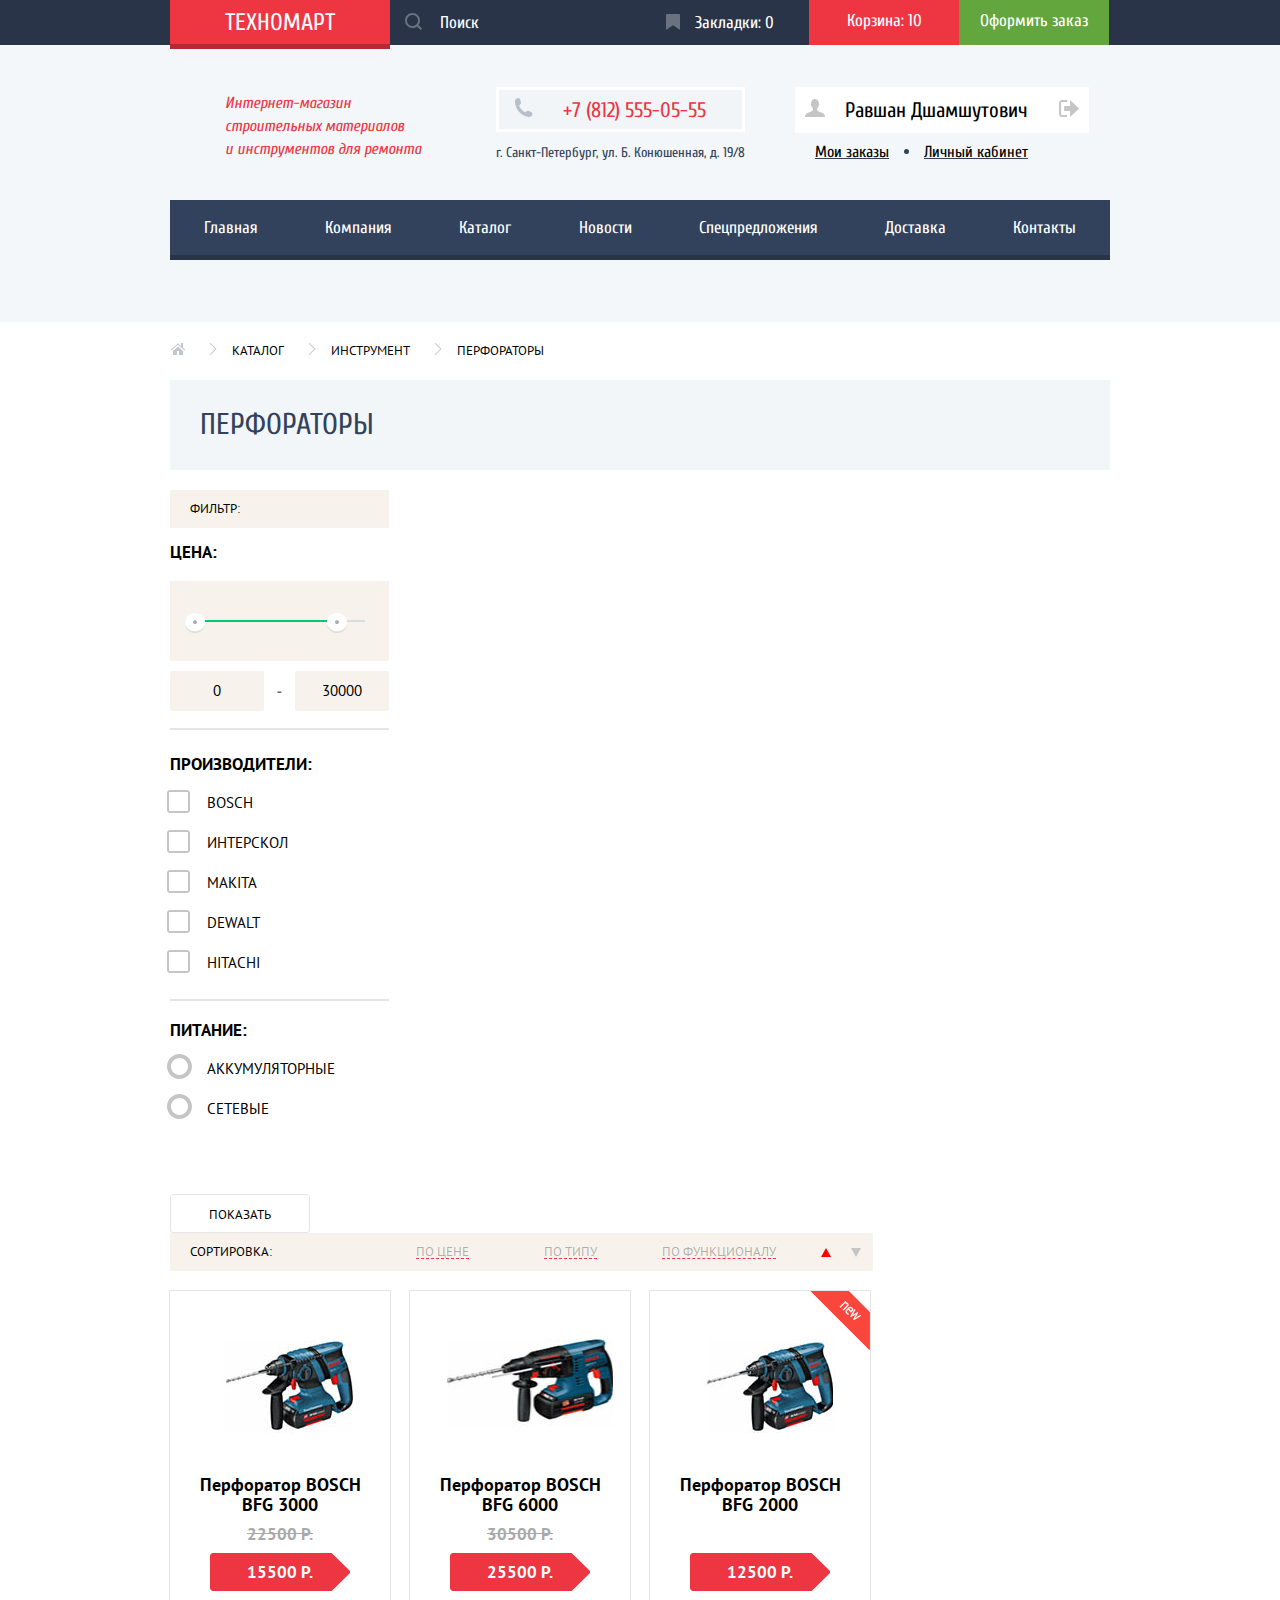
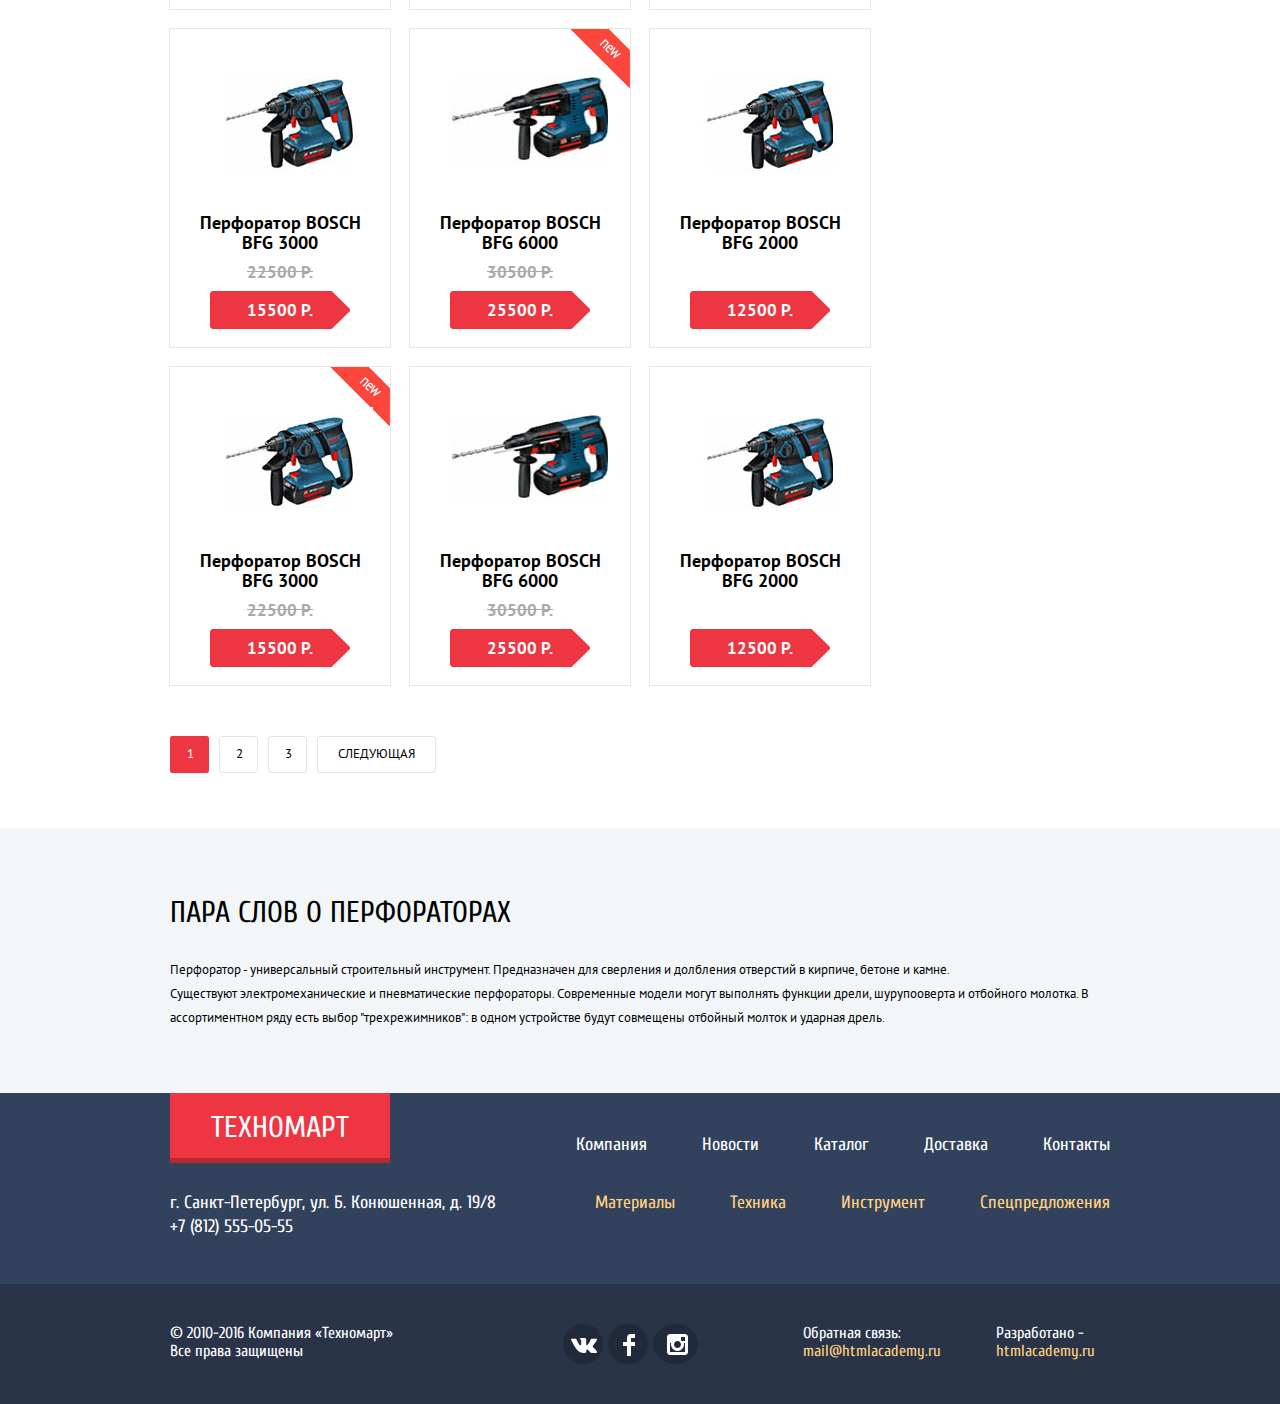
==== commit bd52ea35: "Pls" ====
--- a/catalog.html
+++ b/catalog.html
@@ -6,7 +6,7 @@
 		<link href="https://fonts.googleapis.com/css?family=Cuprum:400,400i,700,700i&amp;subset=cyrillic-ext" rel="stylesheet">
 		<link href="https://fonts.googleapis.com/css?family=PT+Sans:400,400i,700,700i&amp;subset=cyrillic-ext" rel="stylesheet">
 		<link rel="stylesheet" href="css/normalize.css">
-		<link rel="stylesheet" href="css/style.min.css">
+		<link rel="stylesheet" href="css/style.css">
 	</head>
 	<body>
 
@@ -138,198 +138,199 @@
 					</section>
 
 					<div class="flex-drills-catalog">
-					<div class="submenu">
-						<span class="sorting">Сортировка:</span>
-						<a href="#index.html" class="for-price">По цене</a>
-						<a href="#index.html" class="for-tips">По типу</a>
-						<a href="#index.html" class="for-function">По функционалу</a>
-						<a href="#index.html" class="up-icon" aria-label="Фильтр по возврастанию">
-						<img src="img/icon-up-dir-red.svg" alt="По возрастанию" width="10" height="13">
-						</a>
-						<a href="#index.html" class="down-icon" aria-label="Фильтр по убыванию">
-						<img src="img/icon-down-dir-grey.svg" alt="По убыванию" width="10" height="13">
-						</a>
-					</div>
-
-					<section>
-						<ul class="drills drills-catalog">
-							<li class="drill">
-								<div class="drill-picture">
-									<img src="img/bosch3000.jpg" alt="bosch-bfg-3000" width="166" height="102">
-								</div>
-								<div class="drill-hiden">
-									<div class="drill-buy-buy">
-										<a href="#" onClick="openModal('id-buy')">купить</a>
-									</div>
-									<div class="bookmarks-drill">
-										<a href="#">в закладки</a>
-									</div>
-								</div>
-								<div>
-									<span class="bosch-description">Перфоратор BOSCH<br> BFG 3000</span>
-									<span class="old-price">22500 Р.</span>
-								</div>
-								<a class="drill-btn" href="#bfg3000">15500 Р.</a>
-							</li>
-							<li class="drill">
-								<div class="drill-picture">
-									<img src="img/bosch6000.jpg" alt="bosch-bfg-6000" width="166" height="102">
-								</div>
-								<div class="drill-hiden">
-									<div class="drill-buy-buy">
-										<a href="#" onClick="openModal('id-buy')">купить</a>
-									</div>
-									<div class="bookmarks-drill">
-										<a href="#">в закладки</a>
-									</div>
-								</div>
-								<div>
-									<span class="bosch-description">Перфоратор BOSCH<br> BFG 6000</span>
-									<span class="old-price">30500 Р.</span>
-								</div>
-								<a class="drill-btn" href="#bfg6000">25500 Р.</a>
-							</li>
-							<li class="drill third drill2000">
-								<div class="drill-picture">
-									<img src="img/bosch2000.jpg" alt="bosch-bfg-2000" width="156" height="102">
-								</div>
-								<div class="drill-hiden">
-									<div class="drill-buy-buy">
-										<a href="#" onClick="openModal('id-buy')">купить</a>
-									</div>
-									<div class="bookmarks-drill">
-										<a href="#">в закладки</a>
-									</div>
-								</div>
-								<div>
-									<span class="bosch-description">Перфоратор BOSCH<br> BFG 2000</span>
-								</div>
-								<a class="drill-btn" href="#bfg2000">12500 Р.</a>
-							</li>    
-							<li class="drill">
-								<div class="drill-picture">
-									<img src="img/bosch3000.jpg" alt="bosch-bfg-3000" width="166" height="102">
-								</div>
-								<div class="drill-hiden">
-									<div class="drill-buy-buy">
-										<a href="#" onClick="openModal('id-buy')">купить</a>
-									</div>
-									<div class="bookmarks-drill">
-										<a href="#">в закладки</a>
-									</div>
-								</div>
-								<div>
-									<span class="bosch-description">Перфоратор BOSCH<br> BFG 3000</span>
-									<span class="old-price">22500 Р.</span>
-								</div>
-								<a class="drill-btn" href="#bfg3000">15500 Р.</a>
-							</li>
-							<li class="drill drill2000">
-								<div class="drill-picture">
-									<img src="img/bosch6000.jpg" alt="bosch-bfg-6000" width="156" height="102">
-								</div>
-								<div class="drill-hiden">
-									<div class="drill-buy-buy">
-										<a href="#" onClick="openModal('id-buy')">купить</a>
-									</div>
-									<div class="bookmarks-drill">
-										<a href="#">в закладки</a>
-									</div>
-								</div>
-								<div>
-									<span class="bosch-description">Перфоратор BOSCH<br> BFG 6000</span>
-									<span class="old-price">30500 Р.</span>
-								</div>
-								<a class="drill-btn" href="#bfg6000">25500 Р.</a>
-							</li>
-							<li class="drill third">
-								<div class="drill-picture">
-									<img src="img/bosch2000.jpg" alt="bosch-bfg-2000" width="156" height="102">
-								</div>
-								<div class="drill-hiden">
-									<div class="drill-buy-buy">
-										<a href="#" onClick="openModal('id-buy')">купить</a>
-									</div>
-									<div class="bookmarks-drill">
-										<a href="#">в закладки</a>
-									</div>
-								</div>
-								<div>
-									<span class="bosch-description">Перфоратор BOSCH<br> BFG 2000</span>
-								</div>
-								<a class="drill-btn" href="#bfg2000">12500 Р.</a>
-							</li>
-							<li class="drill drill2000">
-								<div class="drill-picture">
-									<img src="img/bosch3000.jpg" alt="bosch-bfg-3000" width="166" height="102">
-								</div>
-								<div class="drill-hiden">
-									<div class="drill-buy-buy">
-										<a href="#" onClick="openModal('id-buy')">купить</a>
-									</div>
-									<div class="bookmarks-drill">
-										<a href="#">в закладки</a>
-									</div>
-								</div>
-								<div>
-									<span class="bosch-description">Перфоратор BOSCH<br> BFG 3000</span>
-									<span class="old-price">22500 Р.</span>
-								</div>
-								<a class="drill-btn" href="#bfg3000">15500 Р.</a>
-							</li>
-							<li class="drill">
-								<div class="drill-picture">
-									<img src="img/bosch6000.jpg" alt="bosch-bfg-6000" width="156" height="102">
-								</div>
-								<div class="drill-hiden">
-									<div class="drill-buy-buy">
-										<a href="#" onClick="openModal('id-buy')">купить</a>
-									</div>
-									<div class="bookmarks-drill">
-										<a href="#">в закладки</a>
-									</div>
-								</div>
-								<div>
-									<span class="bosch-description">Перфоратор BOSCH<br> BFG 6000</span>
-									<span class="old-price">30500 Р.</span>
-								</div>
-								<a class="drill-btn" href="#bfg6000">25500 Р.</a>
-							</li>
-							<li class="drill third">
-								<div class="drill-picture">
-									<img src="img/bosch2000.jpg" alt="bosch-bfg-2000" width="156" height="102">
-								</div>
-								<div class="drill-hiden">
-									<div class="drill-buy-buy">
-										<a href="#" onClick="openModal('id-buy')">купить</a>
-									</div>
-									<div class="bookmarks-drill">
-										<a href="#">в закладки</a>
-									</div>
-								</div>
-								<div>
-									<span class="bosch-description">Перфоратор BOSCH<br> BFG 2000</span>
-								</div>
-								<a class="drill-btn" href="#bfg2000">12500 Р.</a>
-							</li>    
-						</ul>
-						</div>
-
-						<ul class="number-page">
-							<li>
-								<a href="#1" class="page-selected">1</a>
-							</li>
-							<li>
-								<a href="#2" class="page-number">2</a>
-							</li>
-							<li>
-								<a href="#3" class="page-number">3</a>
-							</li>
-							<li>
-								<a href="#page-next" class="page-next">Следующая</a>
-							</li>
-						</ul>
-					</section>
+						<div class="submenu">
+							<span class="sorting">Сортировка:</span>
+							<a href="#index.html" class="for-price">По цене</a>
+							<a href="#index.html" class="for-tips">По типу</a>
+							<a href="#index.html" class="for-function">По функционалу</a>
+							<a href="#index.html" class="up-icon" aria-label="Фильтр по возврастанию">
+							<img src="img/icon-up-dir-red.svg" alt="По возрастанию" width="10" height="13">
+							</a>
+							<a href="#index.html" class="down-icon" aria-label="Фильтр по убыванию">
+							<img src="img/icon-down-dir-grey.svg" alt="По убыванию" width="10" height="13">
+							</a>
+						</div>
+
+						<section>
+							<ul class="drills drills-catalog">
+								<li class="drill">
+									<div class="drill-picture">
+										<img src="img/bosch3000.jpg" alt="bosch-bfg-3000" width="166" height="102">
+									</div>
+									<div class="drill-hiden">
+										<div class="drill-buy-buy">
+											<a href="#" onClick="openModal('id-buy')">купить</a>
+										</div>
+										<div class="bookmarks-drill">
+											<a href="#">в закладки</a>
+										</div>
+									</div>
+									<div>
+										<span class="bosch-description">Перфоратор BOSCH<br> BFG 3000</span>
+										<span class="old-price">22500 Р.</span>
+									</div>
+									<a class="drill-btn" href="#bfg3000">15500 Р.</a>
+								</li>
+								<li class="drill">
+									<div class="drill-picture">
+										<img src="img/bosch6000.jpg" alt="bosch-bfg-6000" width="166" height="102">
+									</div>
+									<div class="drill-hiden">
+										<div class="drill-buy-buy">
+											<a href="#" onClick="openModal('id-buy')">купить</a>
+										</div>
+										<div class="bookmarks-drill">
+											<a href="#">в закладки</a>
+										</div>
+									</div>
+									<div>
+										<span class="bosch-description">Перфоратор BOSCH<br> BFG 6000</span>
+										<span class="old-price">30500 Р.</span>
+									</div>
+									<a class="drill-btn" href="#bfg6000">25500 Р.</a>
+								</li>
+								<li class="drill third drill2000">
+									<div class="drill-picture">
+										<img src="img/bosch2000.jpg" alt="bosch-bfg-2000" width="156" height="102">
+									</div>
+									<div class="drill-hiden">
+										<div class="drill-buy-buy">
+											<a href="#" onClick="openModal('id-buy')">купить</a>
+										</div>
+										<div class="bookmarks-drill">
+											<a href="#">в закладки</a>
+										</div>
+									</div>
+									<div>
+										<span class="bosch-description">Перфоратор BOSCH<br> BFG 2000</span>
+									</div>
+									<a class="drill-btn" href="#bfg2000">12500 Р.</a>
+								</li>    
+								<li class="drill">
+									<div class="drill-picture">
+										<img src="img/bosch3000.jpg" alt="bosch-bfg-3000" width="166" height="102">
+									</div>
+									<div class="drill-hiden">
+										<div class="drill-buy-buy">
+											<a href="#" onClick="openModal('id-buy')">купить</a>
+										</div>
+										<div class="bookmarks-drill">
+											<a href="#">в закладки</a>
+										</div>
+									</div>
+									<div>
+										<span class="bosch-description">Перфоратор BOSCH<br> BFG 3000</span>
+										<span class="old-price">22500 Р.</span>
+									</div>
+									<a class="drill-btn" href="#bfg3000">15500 Р.</a>
+								</li>
+								<li class="drill drill2000">
+									<div class="drill-picture">
+										<img src="img/bosch6000.jpg" alt="bosch-bfg-6000" width="156" height="102">
+									</div>
+									<div class="drill-hiden">
+										<div class="drill-buy-buy">
+											<a href="#" onClick="openModal('id-buy')">купить</a>
+										</div>
+										<div class="bookmarks-drill">
+											<a href="#">в закладки</a>
+										</div>
+									</div>
+									<div>
+										<span class="bosch-description">Перфоратор BOSCH<br> BFG 6000</span>
+										<span class="old-price">30500 Р.</span>
+									</div>
+									<a class="drill-btn" href="#bfg6000">25500 Р.</a>
+								</li>
+								<li class="drill third">
+									<div class="drill-picture">
+										<img src="img/bosch2000.jpg" alt="bosch-bfg-2000" width="156" height="102">
+									</div>
+									<div class="drill-hiden">
+										<div class="drill-buy-buy">
+											<a href="#" onClick="openModal('id-buy')">купить</a>
+										</div>
+										<div class="bookmarks-drill">
+											<a href="#">в закладки</a>
+										</div>
+									</div>
+									<div>
+										<span class="bosch-description">Перфоратор BOSCH<br> BFG 2000</span>
+									</div>
+									<a class="drill-btn" href="#bfg2000">12500 Р.</a>
+								</li>
+								<li class="drill drill2000">
+									<div class="drill-picture">
+										<img src="img/bosch3000.jpg" alt="bosch-bfg-3000" width="166" height="102">
+									</div>
+									<div class="drill-hiden">
+										<div class="drill-buy-buy">
+											<a href="#" onClick="openModal('id-buy')">купить</a>
+										</div>
+										<div class="bookmarks-drill">
+											<a href="#">в закладки</a>
+										</div>
+									</div>
+									<div>
+										<span class="bosch-description">Перфоратор BOSCH<br> BFG 3000</span>
+										<span class="old-price">22500 Р.</span>
+									</div>
+									<a class="drill-btn" href="#bfg3000">15500 Р.</a>
+								</li>
+								<li class="drill">
+									<div class="drill-picture">
+										<img src="img/bosch6000.jpg" alt="bosch-bfg-6000" width="156" height="102">
+									</div>
+									<div class="drill-hiden">
+										<div class="drill-buy-buy">
+											<a href="#" onClick="openModal('id-buy')">купить</a>
+										</div>
+										<div class="bookmarks-drill">
+											<a href="#">в закладки</a>
+										</div>
+									</div>
+									<div>
+										<span class="bosch-description">Перфоратор BOSCH<br> BFG 6000</span>
+										<span class="old-price">30500 Р.</span>
+									</div>
+									<a class="drill-btn" href="#bfg6000">25500 Р.</a>
+								</li>
+								<li class="drill third">
+									<div class="drill-picture">
+										<img src="img/bosch2000.jpg" alt="bosch-bfg-2000" width="156" height="102">
+									</div>
+									<div class="drill-hiden">
+										<div class="drill-buy-buy">
+											<a href="#" onClick="openModal('id-buy')">купить</a>
+										</div>
+										<div class="bookmarks-drill">
+											<a href="#">в закладки</a>
+										</div>
+									</div>
+									<div>
+										<span class="bosch-description">Перфоратор BOSCH<br> BFG 2000</span>
+									</div>
+									<a class="drill-btn" href="#bfg2000">12500 Р.</a>
+								</li>    
+							</ul>
+							
+
+							<ul class="number-page">
+								<li>
+									<a href="#1" class="page-selected">1</a>
+								</li>
+								<li>
+									<a href="#2" class="page-number">2</a>
+								</li>
+								<li>
+									<a href="#3" class="page-number">3</a>
+								</li>
+								<li>
+									<a href="#page-next" class="page-next">Следующая</a>
+								</li>
+							</ul>
+						</section>
+					</div>
 				</div>
 			</div>
 
--- a/css/style.css
+++ b/css/style.css
@@ -0,0 +1,2094 @@
+html {
+	box-sizing: border-box;
+}
+
+*, *::before, *::afrer {
+	box-sizing: inherit;
+}
+
+content-box-component {
+	box-sizing: content-box;
+}
+
+.clearfix::after {
+    content: "";
+    display: table;
+    clear: both;
+}
+
+body {
+	padding: 0;
+	margin: 0;
+	font-family: Cuprum, Arial, sens-serif;
+	font-size: 13px;
+	line-height: 24px;
+	color: black;
+	background-color: white;
+}
+
+a {
+	text-decoration: none;
+	color: black;
+}
+
+h1 {
+	font-size: 24px;
+	line-height: 24px;
+	text-transform: uppercase;
+	background-color: #ee3643;
+}
+
+h2 {
+	font-size: 30px;
+	line-height: 30px;
+	text-transform: uppercase;
+}
+
+h5 {
+	font-family: PT Sans, Arial, sens-serif;
+	text-transform: uppercase;
+	font-size: 17px;
+	line-height: 18px;
+	margin-top: 25px;
+}
+
+.h1-first {
+	display: block;
+	background-color: #ee3643;
+	text-align: center;
+	color: white;
+	margin: 0px;
+	width: 220px;
+	text-align: center;
+	padding-top: 11px;
+	padding-bottom: 9px;
+	font-weight: normal;
+	box-shadow: 0 5px 0 #b52933;
+}
+
+.h1-first:hover {
+	background-color: #ca2c37;
+}
+
+.h1-first:active {
+	background-color: #ba2732;
+}
+
+.contacts-h2 {
+	font-weight: normal;
+	text-transform: uppercase;
+	color: black;
+	margin-top: 0px;
+}
+
+.h2-popular-product {
+	font-weight: normal;
+	color: #32425c;
+	margin-left: 30px;
+	padding-top: 0px;
+}
+
+.h2-popular-manufacturers {
+	font-weight: normal;
+	margin-left: 30px;
+	color: #32425c;
+}
+
+.servises-h2 {
+	font-weight: normal;
+}
+
+.company-tehnomart-h2 {
+	font-weight: normal;
+	margin-top: 0px;
+}
+
+.drill {
+	text-align: center;
+}
+
+.drills-h2 {
+	font-weight: normal;
+	margin-left: 30px;
+	color: #32425c;
+	padding-top: 30px;
+	padding-bottom: 30px;
+	background-color: #f2f6f8;
+	padding-left: 30px;
+	margin-left: 0px;
+	margin-bottom: 20px;
+	margin-top: 0px;
+}
+
+.h2-about-drill {
+	font-weight: normal;
+	margin: 0px;
+}
+
+.manufacturer-filter-h5 {
+	margin-bottom: 20px;
+}
+
+.power-filter-h5 {
+	margin-bottom: 20px;
+	margin-top: 20px;
+}
+
+.about-drills-div {
+	padding-top: 70px;
+	padding-bottom: 50px;
+	background-color: #f2f6f8;
+}
+
+.search {
+	height: 45px;
+	position: relative;
+}
+
+.search-input {
+	background-color: #293449;
+	border: 0px;
+	color: #e0e1e3;
+	width: 269px;
+	padding-left: 50px;
+	height: 45px;
+	outline: none;
+}
+
+.search-icon {
+	display: block;
+	background-image: url(../img/lupa1.svg);
+	background-repeat: no-repeat;
+	background-color: #293449;
+	position: absolute;
+	bottom: 12px;
+	left: 15px;
+	width: 35px;
+	height: 20px;
+}
+
+.search-input {
+	font-size: 17px;
+	line-height: 18px;
+	background-color: #293449;
+}
+
+.search-input::-webkit-input-placeholder {
+    color: #ffffff;
+} 
+
+.search-input::-moz-placeholder {
+	color: #ffffff;
+}
+
+.search-input:hover +.search-icon {
+	background-image: url(../img/lupa2.svg);
+	background-color: #212a3a;
+}
+
+.search-input:hover {
+	background-color: #212a3a;
+}
+
+.search-input:focus +.search-icon {
+	background-image: url(../img/lupa4.svg);
+	background-color: white;
+}
+
+.search-input:focus {
+	background-color: white;
+}
+
+.search-input:focus::-webkit-input-placeholder {
+    color: black;
+} 
+
+.search-input:focus::-moz-placeholder {
+	color: black;
+}
+
+.bookmarks {
+	display: block;
+	width: 150px;
+	padding-top: 14px;
+	padding-bottom: 12px;
+	text-align: center;
+	background-color: #293449;
+	background-image: url(../img/icon-bookmark1.svg);
+	background-repeat: no-repeat;
+	background-position: 7px 14px;
+}
+
+.bookmarks:hover {
+	background-color: #212a3a;
+	background-image: url(../img/icon-bookmark.svg);
+	background-repeat: no-repeat;
+	background-position: 7px 14px;
+}
+
+.bookmarks:active {
+	background-color: #161d29;
+	background-image: url(../img/icon-bookmark2.svg);
+	background-repeat: no-repeat;
+	background-position: 7px 14px;
+}
+
+.basket {
+	display: block;
+	width: 150px;
+	text-align: center;
+	padding-top: 14px;
+	padding-bottom: 12px;
+	text-align: center;
+	background-color: #293449;
+	background-image: url(../img/icon-cart1.svg);
+	background-repeat: no-repeat;
+	background-position: 7px 14px;
+}
+
+.basket:hover {
+	background-color: #212a3a;
+	background-image: url(../img/icon-cart.svg);
+	background-repeat: no-repeat;
+	background-position: 7px 14px;
+}
+
+.basket:active {
+	background-color: #161d29;
+	background-image: url(../img/icon-cart2.svg);
+	background-repeat: no-repeat;
+	background-position: 7px 14px;
+}
+
+.basket-catalog {
+	display: block;
+	text-align: center;
+	padding-top: 12px;
+	padding-bottom: 12px;
+	text-align: center;
+	background-color: #ee3643;
+	width: 150px;
+	background-image: url(../img/cort-start.png);
+	background-repeat: no-repeat;
+	background-position: 7px 14px;
+}
+
+.basket-catalog:hover {
+	background-color: #ee3643;
+	background-image: url(../img/icon-cart.svg);
+	background-repeat: no-repeat;
+	background-position: 7px 14px;
+}
+
+.basket-catalog:active {
+	background-color: #ee3643;
+	background-image: url(../img/cort-end.png);
+	background-repeat: no-repeat;
+	background-position: 7px 14px;
+}
+
+.top-menu {
+	font-size: 17px;
+	line-height: 18px;
+	}
+
+.ordering {
+	background-color: #63a63e;
+	width: 150px;
+	padding: 12px;
+	text-align: center;
+}
+
+.ordering:hover {
+	background-color: #5fbb2d;
+}
+
+.ordering:active {
+	background-color: #518534;
+}
+
+.desription {
+	font-size: 16px;
+	font-style: italic;
+	color: #ee3643;
+	line-height: 23px;
+	margin-right: 75px;
+	margin-left: 55px;
+	padding-top: 5px;
+}
+
+.telephone {
+	font-size: 21px;
+	line-height: 21px;
+	color: #ee3643;
+	background-color: #f1f5f7;
+	padding-top: 8px;
+	padding-bottom: 8px;
+	border: 3px solid white;
+	margin-bottom: 9px;
+}
+
+.telephone:before {
+	content: url(../img/icon-phone.svg);
+	margin-right: 25px;
+	margin-left: 15px;
+}
+
+.adress {
+	font-size: 14px;
+	color: #32425c;
+}
+
+.telephone-adress {
+	margin-right: 69px;
+}
+
+.telephone-adress-catalog {
+	margin-right: 50px;
+}
+
+.user-block {
+	background-color: #ffffff;
+	margin-top: 0px;
+	padding-top: 7px;
+	padding-left: 0px;
+}
+
+.sign-up a {
+	display: block;
+	width: 77px;
+	text-align: end;
+	font-size: 21px;
+	line-height: 21px;
+	color: #000000;
+	padding-left: 0px;
+	background-image: url(../img/sign-in-first.svg);
+	background-repeat: no-repeat;
+	background-position: 13px 12px;
+	padding-left: 40px;
+	background-color: #ffffff;
+	margin-top: 0px;
+	padding-top: 10px;
+	padding-bottom: 10px;
+	padding-right: 25px;
+	padding-left: 25px;
+	margin-right: 10px;
+}
+
+.sign-up a:hover {
+	color: #ee3643;
+	background-image: url(../img/sign-in.svg);
+	background-repeat: no-repeat;
+	background-position: 13px 12px;
+}
+
+.sign-up a:active {
+	color: rgba(0,0,0,.3);
+	background-image: url(../img/icon-login.svg);
+	background-repeat: no-repeat;
+	background-position: 13px 12px;
+}
+
+.sign-up:before {
+	margin-right: 15px;
+}
+
+.registration a {
+	display: block;
+	font-size: 21px;
+	line-height: 21px;
+	color: #000000;
+	padding-left: 0px;
+	background-color: #ffffff;
+	margin-top: 0px;
+	padding-top: 10px;
+	padding-bottom: 10px;
+	padding-right: 25px;
+	padding-left: 25px;
+}
+
+.registration a:hover {
+	color: #ee3643;
+}
+
+.registration a:active {
+	color: rgba(0,0,0,.3);
+}
+
+.second-strips {
+	padding-bottom: 35px;
+	padding-top: 42px;
+	background-color: #f4f7f9;
+}
+
+.second-strips-catalog {
+	padding-bottom: 35px;
+	padding-top: 42px;
+	background-color: #f4f7f9;
+}
+
+.flex-second-strips {
+	display: flex;
+}
+
+.main-navigation {
+	text-align: center;
+	font-size: 17px;
+	line-height: 17px;
+	padding-bottom: 50px;
+	margin-top: 0px;
+	background-color: #f4f7f9;
+}
+
+.site-navigation {
+	background-color: #32425c;
+	box-shadow: 0 5px 0 #293449;
+	list-style: none;
+	display: flex; 
+	flex-direction: row; 
+	padding: 0; 
+	justify-content: center;
+	margin-top: 0px;
+}
+
+.site-navigation li {
+	flex-grow: 1;
+}
+
+.site-navigation li:hover {
+	background: #293449;
+}
+
+.site-navigation li:active {
+	background: #1d2739;
+}
+
+.site-navigation a {
+	color: white;
+	margin: 0 auto;
+	display: block;
+	padding-top: 19px;
+	padding-bottom: 19px;
+}
+
+.site-navigation-top {
+	display: flex;
+	padding-top: 40px;
+	padding-left: 0px;
+	justify-content: flex-end;
+	list-style-type: none;
+	margin-top: 0px;
+	width: 720px;
+}
+
+.site-navigation-bottom {
+	display: flex;
+	flex-direction: row;
+	justify-content: flex-end;
+	list-style-type: none;
+	padding-left: 0px;
+	margin-top: 0px;
+}
+
+.site-navigation-bottom li {
+	margin-left: 55px;
+}
+
+.site-navigation-top li {
+	margin-right: 55px;
+}
+
+.site-navigation-top .li-contacs {
+	margin-right: 0px;
+}
+
+.category-caption {
+	display: block;
+	padding-left: 20px;
+	padding-top: 25px;
+	font-size: 24px;
+	line-height: 30px;
+	color: #ffffff;
+	font-weight: bold;
+}
+
+.category-btn {
+	font-size: 14px;
+	line-height: 18px;
+	color: #ffffff;
+	text-transform: uppercase;
+	border: 3px;
+	display: inline-block;
+	background: rgba(0,0,0,.1);
+	text-align: center;
+	width: 135px;
+	height: 18px;
+	margin-left: 20px;
+	margin-top: 20px;
+	padding-top: 7px; 
+	padding-bottom: 7px;
+	border-radius: 5%;
+	vertical-align: top;
+}
+
+.category-btn:hover {
+	background-color: rgba(0,0,0,.2);
+}
+
+.category-btn:active {
+	background-color: rgba(0,0,0,.3);
+}
+
+.block {
+	margin-top: 60px;
+}
+
+.all-blocks {
+	display: flex;
+	flex-wrap: wrap;
+	height: 465px;
+}
+
+.blocks1-2-3 {
+	display: flex;
+	width: 100%;
+}
+
+.block1 {
+	width: 300px;
+	height: 123px;
+	background-color: #ffbf47;
+	margin-right: 20px;
+	margin-bottom: 20px;
+	background-image: url(../img/icon-1.svg);
+	background-repeat: no-repeat;
+	background-position: 210px 25px;
+
+}
+
+.block2 {
+	width: 300px;
+	height: 123px;
+	background-color: #3bbce3;
+	margin-right: 20px;
+	margin-bottom: 20px;
+	background-image: url(../img/icon-2.svg);
+	background-repeat: no-repeat;
+	background-position: 195px 30px;
+}
+
+.block3 {
+	width: 300px;
+	height: 123px;
+	background-color: #dc91d8;
+	margin-bottom: 20px;
+	background-image: url(../img/icon-3.svg);
+	background-repeat: no-repeat;
+	background-position: 190px 30px;
+}
+
+.block4-5 {
+	display: flex;
+	flex-wrap: wrap;
+}
+
+.block4 {
+	width: 300px;
+	height: 123px;
+	background-color: #8ed78f;
+	margin-bottom: 20px;
+	background-image: url(../img/icon-4.svg);
+	background-repeat: no-repeat;
+	background-position: 195px 25px;
+}
+
+.block5 {
+	width: 300px;
+	height: 123px;
+	background-color: #ffc047;
+	margin-bottom: 70px;
+	background-image: url(../img/icon-5.svg);
+	background-repeat: no-repeat;
+	background-position: 190px 30px;
+}
+
+.pls {
+	display: flex;
+	width: 100%;
+}
+
+.slider {
+	margin-right: 20px;
+}
+
+.slider-ul {
+	position: relative;
+	padding-left: 0px;
+	margin-bottom: 0px;
+	margin-top: 0px;
+} 
+	
+.slide { 
+	width: 620px; 
+	height: 266px; 
+	list-style: none; 
+	display: none; 
+} 
+	
+.slider-ul li { 
+	color: white; 
+} 
+	
+.left { 
+	position: absolute; 
+	top: 110px; 
+	left: 20px; 
+	background: url(../img/icon-left.svg) no-repeat; 
+	border: 0px; 
+	width: 25px; 
+	height: 40px;
+	outline: none;
+	Text-indent: -9999px;
+} 
+	
+.right { 
+	position: absolute; 
+	top: 110px; 
+	left: 580px; 
+	background: url(../img/icon-right.svg) no-repeat; 
+	border: 0px; 
+	width: 25px; 
+	height: 40px;
+	outline: none; 
+	Text-indent: -9999px;
+}
+
+.slider-btn {
+	position: absolute; 
+	top: 190px; 
+	left: 25px; 
+	border: 0px;
+}
+	
+.slide.active { 
+	display: block; 
+} 
+	
+.slide-1 { 
+	background-image: url(../img/slider.jpg); 
+} 
+	
+.slide-2 { 
+	background-image: url(../img/slider2.jpg); 
+}
+
+.slider-span-1 {
+	display: block;
+	font-size: 36px;
+	line-height: 36px;
+	text-transform: uppercase;
+	font-weight: bold;
+	padding-left: 25px;
+	padding-top: 25px;
+	padding-bottom: 10px;
+}
+
+.slider-span-2 {
+	display: block;
+	font-size: 18px;
+	line-height: 24px;
+	padding-left: 25px;
+}
+
+.new-block1 {
+	margin-top: -107px;
+	margin-left: 240px;
+}
+
+.new-drill-img {
+	margin-left: 140px;
+	margin-top: -40px;
+	width: 60px;
+	height: 60px;
+}
+
+
+.btn {
+	font-size: 14px;
+	line-height: 18px;
+	color: #ffffff;
+	text-transform: uppercase;
+	background: #ee3643;
+	text-align: center;
+	border-radius: 3px;
+	margin-top: 20px;
+	margin-bottom: 25px;
+	padding-top: 10px;
+	padding-bottom: 10px;
+	padding-right: 50px;
+	padding-left: 50px;
+}
+
+.ppt {
+	padding-right: 65px;
+	padding-left: 65px;
+	margin-bottom: 20px;
+	height: 15px;
+	margin-right: 20px;
+}
+
+.btn:hover {
+	background-color: #ca2c37;
+}
+
+.btn:active {
+	background-color: #ba2732;
+}
+
+.old-price {
+	font-size: 17px;
+	line-height: 18px;
+	color: #a9a9a9;
+	font-weight: bold;
+	text-decoration: line-through;
+	font-family: PT Sans, Arial, sens-serif;
+}
+
+.drill-btn {
+	background-image: url(../img/red-button.svg);
+	background-repeat: no-repeat;
+	display: inline-block;
+	position: relative;
+	font-size: 17px;
+	line-height: 18px;
+	font-family: PT Sans, Arial, sens-serif;
+	font-weight: bold;
+	color: white;
+	width: 140px;
+	height: 28px;
+	text-align: center;
+	padding-top: 10px;
+	margin-bottom: 10px;
+
+	vertical-align: top;
+}
+
+.servises {
+	padding-top: 40px;
+}
+
+.color-servises {
+	background-color: #f5f8fa;
+}
+
+.servises-btn {
+	font-size: 21px;
+	line-height: 30px;
+	font-weight: bold;
+	background-color: #32425c;
+	color: #ffffff;
+	outline: none;
+	text-align: left;
+	border: 0px;
+	margin-left: 0px;
+	width: 240px;
+	min-height: 60px;
+	padding-left: 20px;
+	border: 1px solid #4e637c;
+}
+
+.servises-btn:hover {
+	background-color: #293449;
+}
+
+.btn-1:focus {
+	background-color: #ffffff;
+	color: #32425c;
+	border-left: 0px;
+	border-right: 0px;
+	border-top: 0px;
+}
+
+.tab-button_active {
+	background-color: #ffffff;
+	color: #32425c;
+	border-left: 0px;
+	border-right: 0px;
+	border-top: 0px;
+}
+  
+.tab-content {
+	display: none;
+}
+  
+.tab-content_active {
+	display: block;
+}
+
+.btn-2:focus {
+	background-color: #ffffff;
+	color: #32425c;
+	border-left: 0px;
+	border-right: 0px;
+}
+
+.btn-3:focus {
+	background-color: #ffffff;
+	color: #32425c;
+	border-left: 0px;
+	border-right: 0px;
+	border-bottom: 0px;
+}
+
+.servises-btns {
+	padding-left: 0px;
+	margin-top: 70px;
+	margin-bottom: 45px;
+	list-style-type: none;
+	min-height: 200px;
+}
+
+.gray {
+	background-image: url(../img/seraya.png);
+	background-repeat: no-repeat;
+	width: 40px;
+    height: 400px;
+	margin-top: 60px;
+	position: relative;
+	bottom: 30px;
+	right: 10px;
+}
+
+.contacts {
+	margin-bottom: 90px; 
+}
+
+.contacts-desription {
+	font-family: PT Sans, sans-serif;
+	margin-bottom: 35px;
+}
+
+.popup {
+	display: none;
+	width: 620px;
+	box-shadow: 0px 5px 50px 0px black;
+	position: fixed;
+	background-color: white;
+	top: 20%;
+	left: 50%;
+	margin-left: -310px;
+}
+
+.form-popup label {
+	font-family: Cuprum, Arial, sans-serif;
+	font-size: 18px;
+	line-height: 18px;
+}
+
+.form-popup {
+	font-family: Cuprum, Arial, sans-serif;
+	font-size: 13px;
+	line-height: 18px;
+	margin-top: 25px;
+	margin-left: 80px;
+}
+
+.popup-ul {
+	display: flex;
+	margin-bottom: 20px;
+}
+
+.input-name,
+.input-email,
+.input-textarea {
+	margin-right: 20px;
+	width: 198px;
+	margin-top: 10px;
+	border: 1px solid #dee3e4;
+	padding: 10px;
+	border-radius: 3px;
+	outline: none;
+}
+
+.input-name:hover,
+.input-email:hover,
+.input-textarea:hover {
+	border-color: #b5b5b5;
+}
+
+.input-name:focus,
+.input-email:focus,
+.input-textarea:focus {
+	border-color: #ee3643;
+}
+
+.input-textarea {
+	width: 438px;
+	margin-bottom: 55px;
+}
+
+.popup-sibmit {
+	width: 460px;
+	border: 0px;
+	margin-bottom: 40px;
+}
+
+.popup-catalog {
+	display: none;
+	width: 620px;
+	height: 275px;
+	background-color: white;
+	box-shadow: 0px 5px 50px 0px black;
+	background-image: url(../img/form-1.svg);
+	background-repeat: no-repeat;
+	background-position: 70px 80px;
+	position: fixed;
+	top: 20%;
+	left: 50%;
+	margin-left: -310px;
+}
+
+.popup-catalog-show {
+	display: block;
+}
+
+.button-popup-catalog {
+	position: relative;
+	left: 570px;
+	bottom: -10px;
+	background: white;
+	border: 0px;
+	outline: none;
+}
+
+.popup-span-catalog {
+	display: block;
+	margin-top: 70px;
+	margin-left: 175px;
+	font-size: 30px;
+	line-height: 30px;
+}
+
+.popup-ul-catalog {
+	display: flex;
+	margin-top: 80px;
+	margin-left: 30px;
+	list-style-type: none;
+}
+
+.btn-popup-n {
+	margin-left: 63px;
+	font-size: 14px;
+	line-height: 18px;
+	color: black;
+	text-transform: uppercase;
+	background: white;
+	text-align: center;
+	padding-bottom: 0px;
+	border: 0px;	
+}
+
+.red-line {
+	width: 620px;
+	height: 5px;
+	background: red;
+}
+
+.user-information {
+	display: flex;
+	text-decoration: underline;
+	font-size: 16px;
+	line-height: 18px;
+	color: #32425c;
+	margin-top: 10px;
+	margin-left: 20px;
+	padding-top: 0px;
+}
+
+.user-information a:hover {
+	color: #ee3643;
+}
+
+.user-information a:active {
+	color: #32425c;
+	opacity: 0.3;
+}
+
+.login {
+	display: inline-block;
+	font-size: 21px;
+	line-height: 21px;
+	padding-left: 10px;
+	padding-right: 10px;
+	padding-bottom: 12px;
+	padding-top: 12px;
+	background-color: #ffffff;
+	vertical-align: top;
+}
+
+.login:before {
+	content: url(../img/icon-user.svg);
+	margin-right: 15px;
+}
+
+.login:after {
+	content: url(../img/icon-logout.svg);
+	margin-left: 25px;
+}
+
+.login:active {
+	opacity: 0.3;
+}
+
+.login:hover:before {
+	content: url(../img/icon-user1.svg);
+}
+
+.login:hover:after {
+	content: url(../img/icon-logout1.svg);
+}
+
+.navigation {
+	font-size: 13px;
+	line-height: 18px;
+	font-family: PT Sans, Arial, sens-serif;
+	text-transform: uppercase;
+}
+
+.navigation-ul {
+	display: flex;
+	padding: 0px;
+	list-style-type: none;
+	margin: 0px;
+	padding-top: 20px;
+	padding-bottom: 20px;
+}
+
+.navigation-ul li {
+	margin-right: 24px;
+}
+
+.next-level::before {
+	content: url(../img/icon-right-small.svg);
+	margin-right: 15px;
+}
+
+.filter {
+	font-size: 13px;
+	line-height: 18px;
+	font-family: PT Sans, Arial, sens-serif;
+	text-transform: uppercase;
+	padding-left: 20px;
+	padding-top: 10px;
+	padding-bottom: 10px;
+	background-color: #f7f3ec;
+}
+
+.manufacturer-filter {
+	font-family: PT Sans, Arial, sens-serif;
+	text-transform: uppercase;
+	font-size: 15px;
+	line-height: 20px;
+}
+
+.manufacturer-filter-ul {
+	list-style-type: none;
+	margin-bottom: 0px;
+}
+
+.power-filter {
+	font-family: PT Sans, Arial, sens-serif;
+	text-transform: uppercase;
+	font-size: 15px;
+	line-height: 20px;
+}
+
+.power-filter-ul {
+	list-style-type: none;
+}
+
+.power-filter-ul label {
+	margin-left: 35px;
+}
+
+.checkbox-catalog {
+	visibility: hidden;
+}
+
+.checkbox-catalog + label::before {
+	display: block;
+	content: "";
+	background: url(../img/checkbox-off.svg) no-repeat;
+	position: absolute;
+	top: -3px;
+	left: -30px;
+	width: 25px;
+	height: 25px;
+}
+
+.checkbox-catalog + label {
+	padding-left: 10px;
+}
+
+.checkbox-catalog:checked + label::before {
+	background-image: url(../img/checkbox-on.svg);
+	padding-right: 5px;
+}
+
+.checkbox-catalog:hover + label::before {
+    background-image: url(../img/checkbox-off1.svg);
+}
+
+.checkbox-catalog:hover:checked + label::before {
+    background-image: url(../img/checkbox-on1.svg);
+}
+
+.manufacturer-filter-ul label {
+	position: relative;
+}
+
+.radio-catalog {
+	visibility: hidden;
+}
+
+.radio-catalog + label::before {
+	display: block;
+	content: "";
+	background: url(../img/radio-off.svg) no-repeat;
+	position: absolute;
+	top: -5px;
+	left: -30px;
+	width: 25px;
+	height: 25px;
+}
+
+.radio-catalog + label {
+	padding-left: 10px;
+}
+
+.radio-catalog:checked + label::before {
+	background-image: url(../img/radio-on.svg);
+	padding-right: 5px;
+}
+
+.radio-catalog:hover + label::before {
+    background-image: url(../img/radio-off1.svg);
+}
+
+.radio-catalog:hover:checked + label::before {
+    background-image: url(../img/radio-on1.svg);
+}
+
+.power-filter-ul label {
+	position: relative;
+}
+
+.about-driils {
+	font-size: 13px;
+	line-height: 24px;
+	font-family: PT Sans, Arial, sens-serif;
+	margin-top: 30px;
+}
+
+.popular-product {
+	margin-bottom: -30px;
+}
+
+.popular-manufacturers {
+	margin-bottom: 65px;
+}
+
+.popular-manufacturers-ul {
+	display: flex;
+	flex-wrap: wrap;
+	list-style-type: none;
+	padding-left: 0px;
+	padding-top: 7px;
+}
+
+.popular-manufacturers-t {
+	display: flex;
+	justify-content: space-between;
+	background-color: #f9f5f0;
+}
+
+.popular-manufacturers-ul li {
+	width: 220px;
+	min-height: 145px;
+	margin-bottom: 20px;
+	margin-right: 20px;
+	outline: 1px solid #e5e5e5;
+}
+
+.popular-manufacturers-ul li:hover {
+	box-shadow: 0 5px 30px 2px #a9a9a9;
+}
+
+.popular-manufacturers-ul li:active {
+	box-shadow: 0 5px 30px 2px #a9a9a9;
+	opacity: 0.3;
+}
+
+.popular-manufacturers-ul img {
+	margin-top: 10px;
+	margin-left: 10px;
+}
+
+.popular-manufacturers-ul .interskol {
+	margin-right: 0px;
+}
+
+.popular-manufacturers-ul .metabo {
+	margin-right: 0px;
+}
+
+.header-top {
+	width: 100%;
+	background-color: #293449;
+	min-height: 42px;
+}
+
+.header-top a {
+	color: white;
+}
+
+.container {
+	width: 940px;
+	margin: 0 auto;
+}
+
+.header-top-inner {
+	display: flex;
+}
+
+.top-menu {
+	display: flex;
+}
+
+.ordering {
+	width: 126px;
+}
+
+.price {
+	margin-top: 15px;
+	margin-bottom: 20px;
+}
+
+.hyphen {
+	margin-left: 10px;
+	margin-right: 10px;
+}
+
+.price-min {
+	margin-top: 10px;
+	margin-bottom: 10px;
+}
+
+.manufacturer-filter ul {
+	padding-left: 0px;
+}
+
+.power-filter ul {
+	padding-left: 0px;
+}
+
+.submit-catalog {
+	border: 1px solid #e5e5e5;
+	margin-top: 40px;
+	padding: 11px 38px 8px 38px;
+	font-family: PT Sans, Arial, sens-serif;
+	text-transform: uppercase;
+	font-size: 13px;
+	line-height: 18px;
+	background-color: white;
+	border-radius: 3px;
+	outline: none;
+}
+
+.submit-catalog:hover {
+	border: 1px solid #bdc6ca;
+}
+
+.submit-catalog:active {
+	border: 1px solid #ee3643;
+}
+
+.flex-catalog {
+	display: flex;
+	flex-wrap: wrap;
+}
+
+.filters {
+	display: flex;
+	margin-right: 20px;
+}
+
+.flex-drills-catalog {
+	display: flex;
+	flex-wrap: wrap;
+	width: 703px;
+}
+
+.submenu {
+	display: flex;
+	padding-top: 5px;
+	background-color: #f7f3ec;
+	padding-bottom: 5px;
+	height: 28px;
+	width: 100%;
+}
+
+.submenu a {
+	padding-top: 5px;
+	height: 15px;
+}
+
+.sorting {
+	margin-right: 144px;
+	padding-left: 20px;
+	padding-top: 5px;
+	padding-bottom: 5px;
+	font-size: 13px;
+	line-height: 18px;
+	font-family: PT Sans, Arial, sens-serif;
+	text-transform: uppercase;
+}
+
+.for-price {
+	font-family: PT Sans, Arial, sens-serif;
+	font-size: 13px;
+	line-height: 18px;
+	text-transform: uppercase;
+	color: rgba(0,0,0,.3);
+	text-decoration: none;
+	border-bottom: 1px dashed #ee3643;
+	margin-right: 75px;
+}
+
+.for-price:hover {
+	color: black;
+	border-bottom: 1px solid #ee3643;
+}
+
+.for-price:active {
+	color: #ee3643;
+	border-bottom: 0px;
+}
+
+.for-tips {
+	font-family: PT Sans, Arial, sens-serif;
+	font-size: 13px;
+	line-height: 18px;
+	text-transform: uppercase;
+	color: rgba(0,0,0,.3);
+	text-decoration: none;
+	border-bottom: 1px dashed #ee3643;
+	margin-right: 65px;
+}
+
+.for-tips:hover {
+	color: black;
+	border-bottom: 1px solid #ee3643;
+}
+
+.for-tips:active {
+	color: #ee3643;
+	border-bottom: 0px;
+}
+
+.for-function {
+	font-family: PT Sans, Arial, sens-serif;
+	font-size: 13px;
+	line-height: 18px;
+	text-transform: uppercase;
+	color: rgba(0,0,0,.3);
+	text-decoration: none;
+	border-bottom: 1px dashed #ee3643;
+	margin-right: 45px;
+}
+
+.for-function:hover {
+	color: black;
+	border-bottom: 1px solid #ee3643;
+}
+
+.for-function:active {
+	color: #ee3643;
+	border-bottom: 0px;
+}
+
+.up-icon {
+	margin-right: 20px;
+}
+
+.down-icon {
+	margin-right: 10px;
+}
+
+.drills {
+	display: flex;
+	flex-wrap: wrap;
+	padding-left: 0px;
+	margin-bottom: 40px;
+	margin-top: 20px;
+}
+
+.drills ul {
+	padding-left: 0px;
+}
+
+.drills li {
+	display: block;
+	width: 220px;
+	min-height: 318px;
+	outline: 1px solid #e5e5e5;
+	margin-right: 20px;
+	margin-bottom: 20px;
+}
+
+.drill-main .drill:nth-child(4n) {
+	margin-right: 0px;
+}
+
+.drills-catalog .drill:nth-child(3n) {
+	margin-right: 0px;
+}
+
+.drills-catalog {
+	margin-bottom: 40px;
+	width: 703px;
+}
+
+.price-min {
+	width: 90px;
+	text-align: center;
+	border: 0px;
+	font-family: PT Sans, Arial, sens-serif;
+	text-transform: uppercase;
+	font-size: 15px;
+	line-height: 20px;
+	background-color: #f7f3ec;
+	padding-top: 10px;
+	padding-bottom: 10px;
+	margin-top: 10px;
+	border-radius: 2px;
+}
+
+.price-max {
+	width: 90px;
+	text-align: center;
+	border: 0px;
+	font-family: PT Sans, Arial, sens-serif;
+	text-transform: uppercase;
+	font-size: 15px;
+	line-height: 20px;
+	background-color: #f7f3ec;
+	padding-top: 10px;
+	padding-bottom: 10px;
+	margin-top: 10px;
+	border-radius: 2px;
+}
+
+.checkbox-catalog {
+	margin-bottom: 25px;
+}
+
+.radio-catalog {
+	margin-bottom: 25px;
+}
+
+.range {
+    background-color: #f7f3ec;
+    width: 100%;
+	height: 80px;
+	position: relative;
+}
+
+.circle {
+	position: absolute;
+	top: 32px;
+	z-index: 2;
+	left: 15px;
+}
+
+.line-green {
+	position: absolute;
+	top: 25px;
+	z-index: 1;
+	left: 15px;
+}
+
+.circle-2 {
+	position: absolute;
+	top: 32px;
+	z-index: 2;
+	left: 157px;
+}
+
+.line-grey {
+	position: absolute;
+	top: 25px;
+	left: 15px;
+}
+
+.manufacturer-filter label {
+	margin-left: 10px;
+}
+
+.power-filter label {
+	margin-left: 10px;
+}
+
+hr {
+	 border: 1px solid #e5e5e5;
+ }
+
+.drill-hiden {
+	display: none;
+}
+
+.drill:hover{
+	box-shadow: 0 5px 30px 2px #a9a9a9;
+}
+
+.drill:hover .drill-picture {
+	display: none;
+}
+
+.drill:hover .drill-hiden {
+	display: block;
+}
+
+.drill-buy-buy a {
+	display: block;
+	width: 135px;
+	margin-top: 37px;
+	margin-left: 40px;
+	background-color: #63a63e;
+	text-align: center;
+	padding-top: 7px;
+	padding-bottom: 7px;
+	font-size: 14px;
+	line-height: 18px;
+	text-transform: uppercase;
+	border-radius: 3px;
+	margin-bottom: 10px;
+	box-shadow: 0 5px 0 0 #367315;
+	color: white;
+	background-image: url(../img/icon-cart3.svg);
+	background-repeat: no-repeat;
+	background-position: 15px 7px;
+		
+}
+
+.drill-buy-buy a:hover {
+	background-color: #5fbb2d;
+	background-image: url(../img/icon-cart.svg);
+	background-repeat: no-repeat;
+	background-position: 15px 7px;
+}
+
+.drill-buy-buy a:active {
+	background-color: #518534;
+	background-image: url(../img/icon-cart.svg);
+	background-repeat: no-repeat;
+	background-position: 15px 7px;
+}
+
+.bookmarks-drill a {
+	display: block;
+	width: 129px;
+	margin-left: 40px;
+	background-color: white;
+	text-align: center;
+	padding-top: 5px;
+	padding-bottom: 5px;
+	font-size: 14px;
+	line-height: 18px;
+	text-transform: uppercase;
+	border-radius: 3px;
+	border: 3px solid #63a63e;
+	margin-bottom: 59px;
+	color: black;
+}
+
+.bookmarks-drill a:hover {
+	border: 3px solid #32425c;
+}
+
+.bookmarks-drill a:active {
+	border: 3px solid #c1c6ce;
+}
+
+.bookmarks-drill a:active {
+	color: #c1c6ce;
+}
+
+
+ .drill-buy {
+	 margin-bottom: 200px;
+ }
+
+ .drill img {
+	 padding-top: 40px;
+	 padding-left: 20px;
+	 padding-bottom: 30px;
+ }
+
+ .drill-new img {
+	 padding-top: 15px;
+ }
+
+ .bosch-description {
+	 display: block;
+	 text-align: center;
+	 margin-bottom: 10px;
+	 margin-top: 4px;
+	 font-size: 18px;
+	 line-height: 20px;
+	 font-weight: bold;
+	 font-family: PT Sans, Arial, sens-serif;
+ }
+
+ .old-price {
+	display: block;
+	text-align: center;
+	margin-bottom: 10px;
+ }
+
+ .drill2000 {
+	 background-image: url(../img/new.png);
+	 background-repeat: no-repeat;
+	 background-position: 160px 0px;
+ }
+
+ .third .bosch-description {
+	margin-bottom: 38px;
+ }
+
+ .number-page {
+	 margin-bottom: 65px;
+	 display: flex;
+	 font-family: PT Sans, Arial, sens-serif;
+	 font-size: 13px;
+	 line-height: 18px;
+	 text-transform: uppercase;
+	 list-style-type: none;
+	 padding-left: 0px;
+ }
+
+.page-number {
+	font-family: PT Sans, Arial, sens-serif;
+	font-size: 13px;
+	line-height: 18px;
+	margin-right: 10px;
+	border: 1px solid #e5e5e5;
+	padding-right: 14px;
+	padding-top: 8px;
+	padding-bottom: 10px;
+	padding-left: 16px;
+	border-radius: 3px;
+}
+
+.page-number:hover {
+	border: 1px solid #bdc6ca;
+}
+
+.page-number:active {
+	border: 1px solid #ee3643;
+}
+
+.page-selected {
+	font-family: PT Sans, Arial, sens-serif;
+	font-size: 13px;
+	line-height: 18px;
+	margin-right: 10px;
+	border: 1px solid #ee3643;
+	padding-right: 14px;
+	padding-top: 8px;
+	padding-bottom: 10px;
+	padding-left: 16px;
+	border-radius: 3px;
+	background-color: #ee3643;
+	color: white;
+}
+
+.page-next {
+	border: 1px solid #e5e5e5;
+	padding-right: 20px;
+	padding-top: 8px;
+	padding-bottom: 10px;
+	padding-left: 20px;
+	border-radius: 3px;
+}
+
+.page-next:hover {
+	border: 1px solid #bdc6ca;
+}
+
+.page-next:active {
+	border: 1px solid #ee3643;
+}
+
+.dot {
+	display: block;
+	margin-left: 15px;
+	margin-right: 15px;
+	width: 5px;
+	height: 5px;
+	background-color: #32425c;
+	border-radius: 50%;
+	margin-top: 6px;
+}
+
+.popular-product-t {
+	display: flex;
+	justify-content: space-between;
+	background-color: #f9f5f0;
+}
+
+.servises-description {
+	font-family: PT Sans, sans-serif;
+	width: 400px;
+}
+
+.delivery-description {
+	display: block;
+	font-family: PT Sans, sans-serif;
+	margin-left: 40px;
+	margin-top: 25px;
+}
+
+.delivery-h3 {
+	display: block;
+	font-size: 36px;
+	line-height: 36px;
+	text-transform: uppercase;
+	color: #32425c;
+	margin-top: 70px;
+	margin-left: 40px;
+}
+
+.delivery-description-h3:after {
+	content: url(../img/car.png);
+	position: relative;
+	bottom: 150px;
+	left: 200px;
+}
+
+.guarantee-description-h3:after {
+	content: url(../img/medal.png);
+	z-index:-1;
+	position: relative;
+	bottom: 150px;
+	left: 250px;
+}
+
+.guarantee-description {
+	display: block;
+	font-family: PT Sans, sans-serif;
+	margin-left: 40px;
+	margin-top: 25px;
+}
+
+.guarantee-h3 {
+	display: block;
+	font-size: 36px;
+	line-height: 36px;
+	text-transform: uppercase;
+	color: #32425c;
+	margin-top: 70px;
+	margin-left: 40px;
+}
+
+.credit-description-h3:after {
+	content: url(../img/credit.png);
+	z-index:-1;
+	position: relative;
+	bottom: 150px;
+	left: 250px;
+}
+
+.credit-description {
+	display: block;
+	font-family: PT Sans, sans-serif;
+	margin-left: 40px;
+	margin-top: 25px;
+	margin-bottom: 30px;
+}
+
+.credit-h3 {
+	display: block;
+	font-size: 36px;
+	line-height: 36px;
+	text-transform: uppercase;
+	color: #32425c;
+	margin-top: 70px;
+	margin-left: 40px;
+}
+
+.credit-btn {
+	margin-left: 40px;
+}
+
+.servises-cont {
+	display: flex;
+	height: 360px;
+}
+
+.popular-product-btn {
+	margin-top: 0px;
+}
+
+.company-tehnomart {
+	width: 640px;
+}
+
+.contacts-wrapper {
+	position: relative;
+	display: flex;
+	margin-top: 75px;
+}
+
+.company-tehnomart-desription {
+	font-family: PT Sans, sans-serif;
+}
+
+.transport-company {
+	font-size: 18px;
+	line-height: 20px;
+	margin-bottom: 42px;
+	padding-left: 0px;
+	list-style-type: none;
+	margin-top: 0px;
+}
+
+.transport-company li {
+	padding-top: 20px;
+}
+
+.transport-company .transport-company-li {
+	padding-top: 10px;
+}
+
+.transport-company li:before {
+	display: inline-block;
+	margin-bottom: 5px;
+	border-top: 2px solid #ee3643;
+	content: " ";
+	color: #ee3643;
+	padding-right: 25px;
+	font-weight: bold;
+	margin-right: 10px;
+}
+
+.shoping {
+	margin-bottom: 25px;
+}
+
+.map {
+	margin-bottom: 40px; 
+}
+
+.modal-map {
+	display: none;
+	position: absolute;
+	width: 100%;
+	left: 0px;
+	bottom: 50px;
+}
+
+.modal-content-close-map {
+	position: relative;
+	top: 50px;
+	left: 880px;
+	border: 0px;
+	outline: none;
+	background-color: transparent;
+}
+
+.adress-navbottom {
+	display: flex;
+}
+
+.footer-adress {
+	width: 370px; 
+}
+
+.footer-navigation-top {
+	margin-bottom: 20px;
+}
+
+.footer-navigation-bottom {
+	padding-bottom: 55px;
+	width: 600px;
+}
+
+.social {	
+	padding-right: 105px;
+	display: flex;
+}
+
+.e-mail {
+	padding-right: 55px;
+}
+
+.social-btn-vk {
+	margin-right: 5px;
+	width: 40px;
+	height: 40px;
+	border-radius: 100%;
+	background-color: #212a3a;
+	background-image: url(../img/icon-vk.svg);
+	background-repeat: no-repeat;
+	background-position: 8px 14px;
+}
+
+.social-btn-vk:hover {
+	background-color: #ee3643;
+}
+
+.social-btn-fb {
+	margin-right: 5px;
+	width: 40px;
+	height: 40px;
+	border-radius: 100%;
+	background-color: #212a3a;
+	background-image: url(../img/icon-fb.svg);
+	background-repeat: no-repeat;
+	background-position: 15px 10px;
+}
+
+.social-btn-fb:hover {
+	background-color: #ee3643;
+}
+
+.social-btn-inst {
+	padding-right: 5px;
+	width: 40px;
+	height: 40px;
+	border-radius: 100%;
+	background-color: #212a3a;
+	background-image: url(../img/icon-insta.svg);
+	background-repeat: no-repeat;
+	background-position: 14px 10px;
+}
+
+.social-btn-inst:hover {
+	background-color: #ee3643;
+}
+
+.first-footer {
+	background-color: #32425c;
+}
+
+.flex-first-footer {
+	display: flex;
+}
+
+.tehnomart {
+	width: 220px;
+	height: 45px;
+	text-align: center;
+	padding-top: 20px;
+	font-size: 30px;
+	line-height: 30px;
+	color: #ffffff;
+	background-color: #ee3643;
+	box-shadow: 0 5px 0 #b52933;
+	text-transform: uppercase;
+}
+
+.bottom {
+	background-color: #293449;
+	padding-top: 40px;
+	padding-bottom: 40px;
+}
+
+.flex-bottom {
+	display: flex;
+}
+
+.footer-adress {
+	font-size: 18px;
+	line-height: 24px;
+	color: #ffffff;
+}
+
+.footer-navigation-top a {
+	font-size: 18px;
+	line-height: 24px;
+	color: #ffffff;
+}
+
+.footer-navigation-top a:hover {
+	color: #f1f5f7;
+	text-decoration: underline;
+}
+
+.footer-navigation-top a:active {
+	opacity: 0.5;
+}
+
+.footer-navigation-bottom a {
+	font-size: 18px;
+	line-height: 24px;
+	color: #ffd180;
+}
+
+.footer-navigation-bottom a:hover {
+	color: #ffd180;
+	text-decoration: underline;
+}
+
+.footer-navigation-bottom a:active {
+	opacity: 0.5;
+}
+
+.copyright {
+	font-size: 16px;
+	line-height: 18px;
+	color: #ffffff;
+	padding-right: 170px;
+}
+
+.e-mail {
+	font-size: 16px;
+	line-height: 18px;
+	color: #ffffff;
+}
+
+.developer {
+	font-size: 16px;
+	line-height: 18px;
+	color: #ffffff;
+}
+
+.developer .mail-site {
+	font-size: 16px;
+	line-height: 18px;
+	color: #ffd180;
+}
+
+.developer .mail-site:hover {
+	text-decoration: underline;
+}
+
+.developer .mail-site:active {
+	color: #ee3643;
+}
+
+.e-mail .mail-site {
+	font-size: 16px;
+	line-height: 18px;
+	color: #ffd180;
+}
+
+.e-mail .mail-site:hover {
+	text-decoration: underline;
+}
+
+.e-mail .mail-site:active {
+	color: #ee3643;
+}
+
